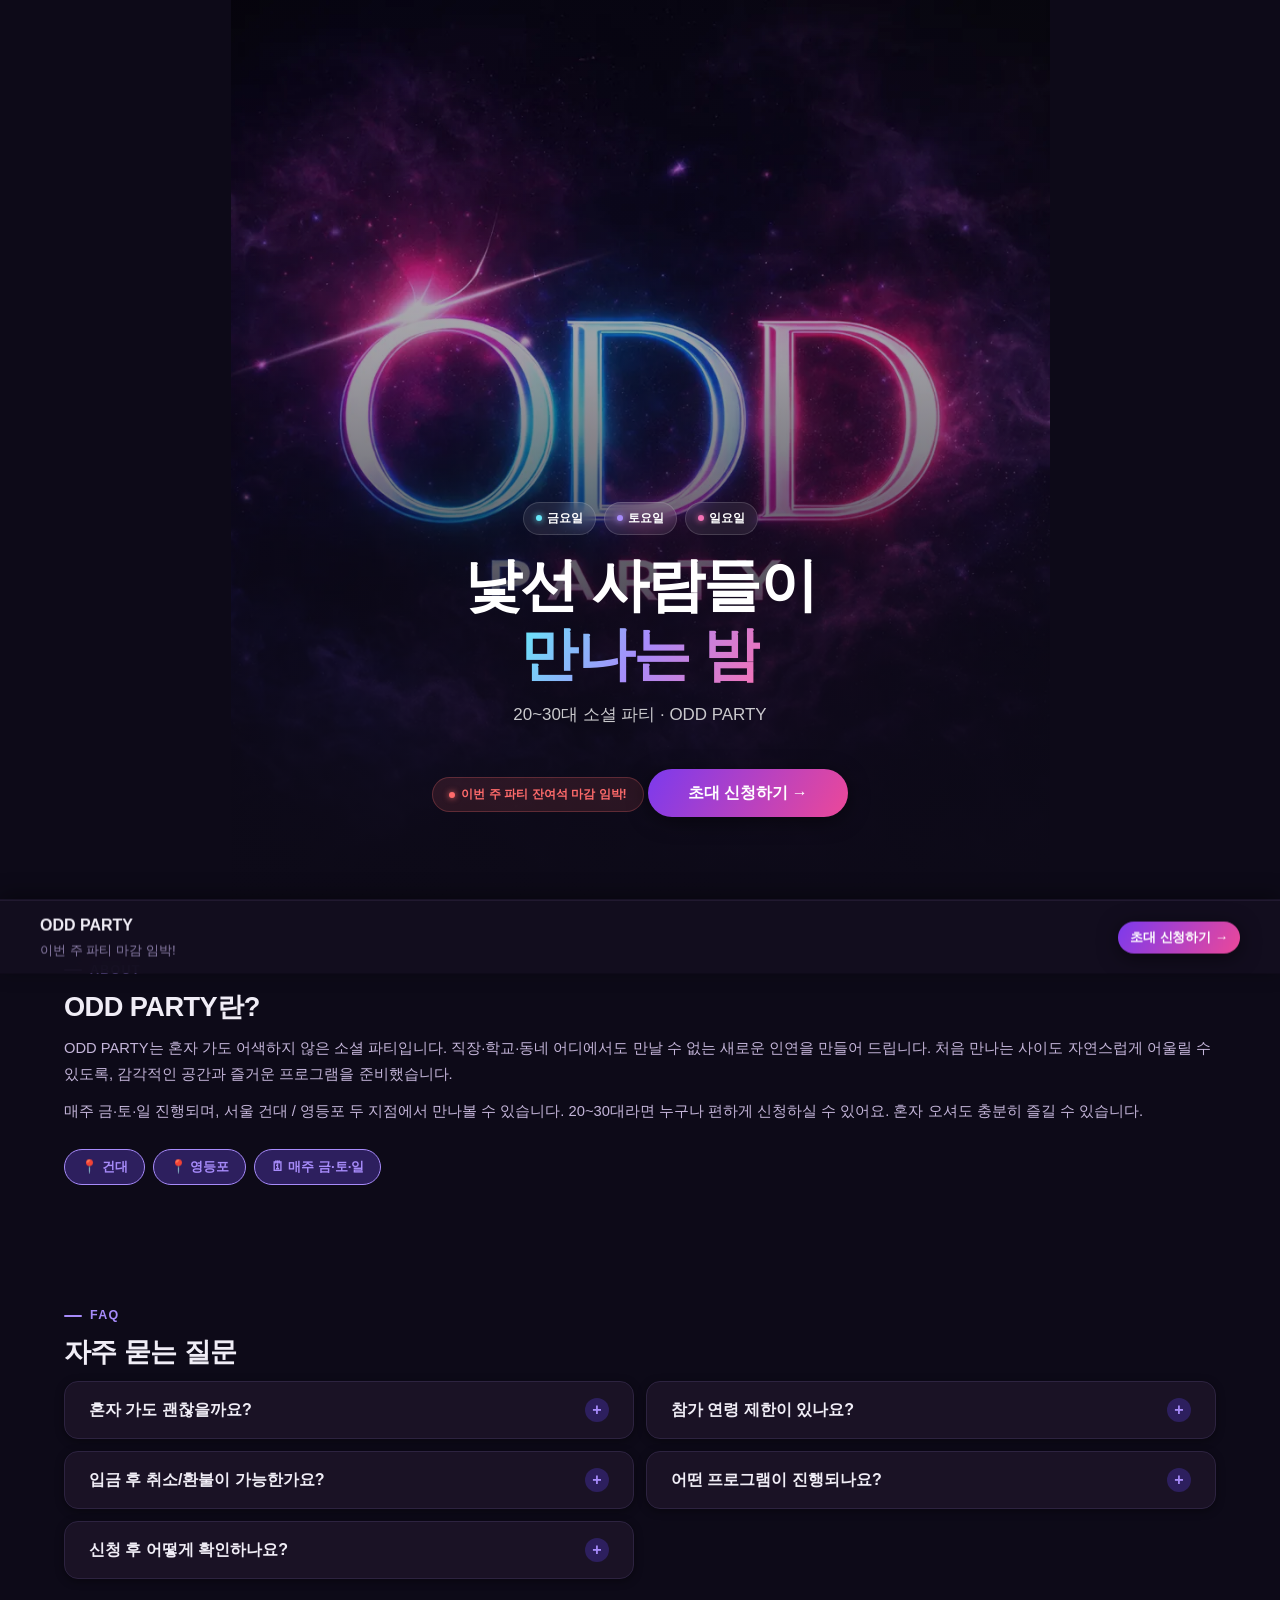
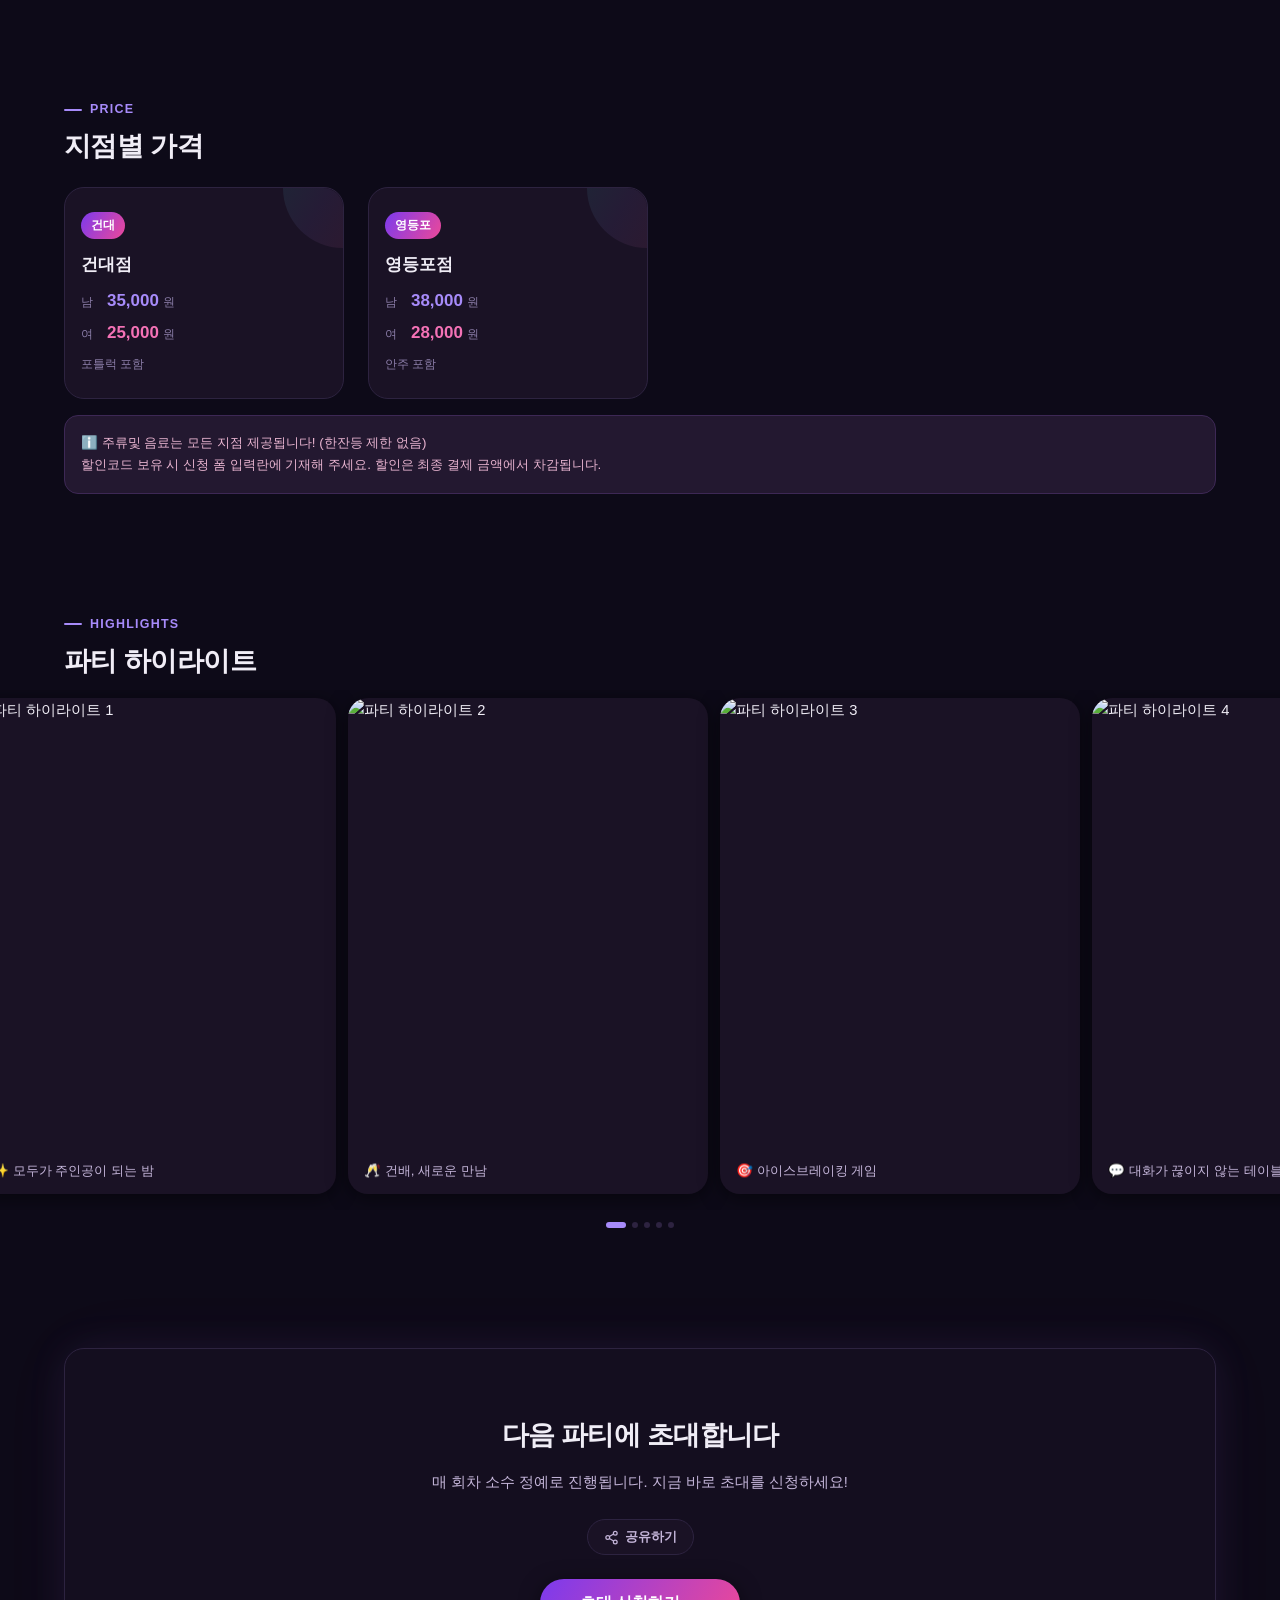
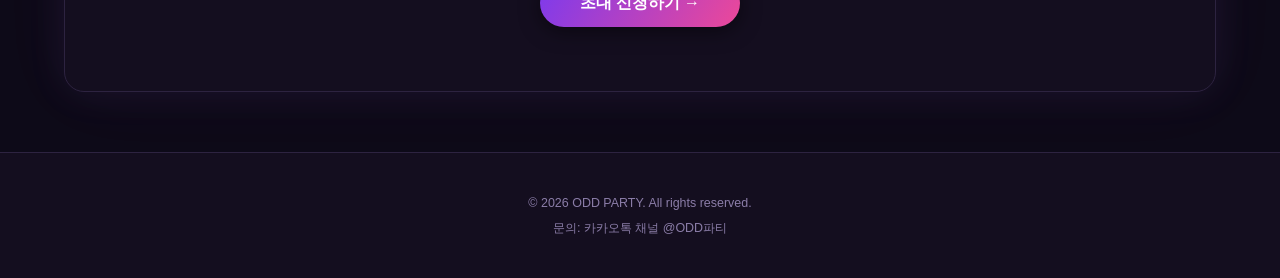
==== index.html @ 52bfea29 "OG 메타태그 절대 URL로 수정하여 링크 미리보기 활성화 - og:image를 절대 URL(oddparty.vercel.app)로 변경 - og:type, og:url, twit" ====
<!DOCTYPE html>
<html lang="ko">
<head>
  <meta charset="UTF-8" />
  <meta name="viewport" content="width=device-width, initial-scale=1.0" />
  <title>ODD PARTY — 낯선 사람들이 만나는 밤</title>
  <meta name="description" content="20-30대 소셜 파티. 편안하고 세련된 만남의 공간." />
  <meta property="og:type" content="website" />
  <meta property="og:url" content="https://oddparty.vercel.app/" />
  <meta property="og:image" content="https://oddparty.vercel.app/assets/images/party-hero.png" />
  <meta property="og:title" content="ODD PARTY — 낯선 사람들이 만나는 밤" />
  <meta property="og:description" content="20-30대 소셜 파티. 편안하고 세련된 만남의 공간." />
  <link rel="icon" type="image/png" href="assets/images/favicon.png" />
  <meta name="theme-color" content="#0d0a18" />
  <meta name="twitter:card" content="summary_large_image" />
  <meta name="twitter:image" content="https://oddparty.vercel.app/assets/images/party-hero.png" />
  <meta name="twitter:title" content="ODD PARTY — 낯선 사람들이 만나는 밤" />
  <meta name="twitter:description" content="20-30대 소셜 파티. 편안하고 세련된 만남의 공간." />
  <link rel="preconnect" href="https://cdn.jsdelivr.net" />
  <link rel="stylesheet" href="https://cdn.jsdelivr.net/gh/orioncactus/pretendard/dist/web/static/pretendard.css" />
  <link rel="stylesheet" href="assets/css/styles.css" />
</head>
<body>

  <!-- =================== HERO =================== -->
  <section class="hero" id="hero" aria-labelledby="hero-title">
    <div class="hero-bg" role="img" aria-label="파티 분위기 배경 이미지"></div>
    <div class="hero-overlay"></div>
    <div class="hero-content">
      <div class="hero-badges">
        <span class="hero-badge"><span class="hero-badge-dot fri"></span>금요일</span>
        <span class="hero-badge"><span class="hero-badge-dot sat"></span>토요일</span>
        <span class="hero-badge"><span class="hero-badge-dot sun"></span>일요일</span>
      </div>
      <h1 class="hero-title" id="hero-title">
        낯선 사람들이<br/>
        <span class="hero-title-accent">만나는 밤</span>
      </h1>
      <p class="hero-sub">20~30대 소셜 파티 · ODD PARTY</p>
      <div class="scarcity-badge" id="scarcity-badge">
        <span class="scarcity-dot"></span>
        <span class="scarcity-text">이번 주 파티 잔여석 마감 임박!</span>
      </div>
      <a href="form.html" class="btn btn-primary" style="min-width:200px;margin-top:var(--sp-lg);">
        초대 신청하기 →
      </a>
    </div>
  </section>

  <!-- =================== 파티 소개 =================== -->
  <section class="section intro-section" id="about" aria-labelledby="intro-title">
    <div class="container">
      <p class="section-label">About</p>
      <h2 class="section-title" id="intro-title">ODD PARTY란?</h2>
      <div class="intro-body section-desc fade-up">
        <p>
          ODD PARTY는 혼자 가도 어색하지 않은 소셜 파티입니다.
          직장·학교·동네 어디에서도 만날 수 없는 새로운 인연을 만들어 드립니다.
          처음 만나는 사이도 자연스럽게 어울릴 수 있도록, 감각적인 공간과 즐거운 프로그램을 준비했습니다.
        </p>
        <p>
          매주 금·토·일 진행되며, 서울 건대 / 영등포 두 지점에서 만나볼 수 있습니다.
          20~30대라면 누구나 편하게 신청하실 수 있어요. 혼자 오셔도 충분히 즐길 수 있습니다.
        </p>
      </div>
      <div class="chip-row fade-up">
        <span class="chip">📍 건대</span>
        <span class="chip">📍 영등포</span>
        <span class="chip">🗓 매주 금·토·일</span>
      </div>
    </div>
  </section>

  <!-- =================== FAQ =================== -->
  <section class="section faq-section" id="faq" aria-labelledby="faq-title">
    <div class="container">
      <p class="section-label">FAQ</p>
      <h2 class="section-title" id="faq-title">자주 묻는 질문</h2>
      <ul class="faq-list" role="list">
        <li class="faq-item">
          <button class="faq-q" aria-expanded="false">
            <span class="faq-q-text">혼자 가도 괜찮을까요?</span>
            <span class="faq-icon" aria-hidden="true">+</span>
          </button>
          <div class="faq-a" role="region">
            <div class="faq-a-inner">
              네, 전혀 문제 없습니다! ODD PARTY는 처음 만나는 분들이 어색함 없이 어울릴 수 있도록 다양한 아이스브레이킹 프로그램을 운영합니다. 혼자 오시는 분들이 오히려 더 다양한 만남을 경험하세요.
            </div>
          </div>
        </li>
        <li class="faq-item">
          <button class="faq-q" aria-expanded="false">
            <span class="faq-q-text">참가 연령 제한이 있나요?</span>
            <span class="faq-icon" aria-hidden="true">+</span>
          </button>
          <div class="faq-a" role="region">
            <div class="faq-a-inner">
              20세 이상 39세 이하 (만 나이 기준)를 대상으로 합니다. 보다 편안한 분위기를 위해 연령대를 적절히 조율하여 운영하고 있습니다.
            </div>
          </div>
        </li>
        <li class="faq-item">
          <button class="faq-q" aria-expanded="false">
            <span class="faq-q-text">입금 후 취소/환불이 가능한가요?</span>
            <span class="faq-icon" aria-hidden="true">+</span>
          </button>
          <div class="faq-a" role="region">
            <div class="faq-a-inner">
              파티 3일 전까지는 전액 환불 가능합니다. 2일 전~당일 취소는 50% 환불, 노쇼의 경우 환불이 어렵습니다. 취소 문의는 카카오톡 채널로 연락해 주세요.
            </div>
          </div>
        </li>
        <li class="faq-item">
          <button class="faq-q" aria-expanded="false">
            <span class="faq-q-text">어떤 프로그램이 진행되나요?</span>
            <span class="faq-icon" aria-hidden="true">+</span>
          </button>
          <div class="faq-a" role="region">
            <div class="faq-a-inner">
              아이스브레이킹 게임, 테이블 토크, 자유 네트워킹 타임 등으로 구성되며, 매회 조금씩 새로운 프로그램이 추가됩니다. 음료와 간단한 스낵도 제공됩니다.
            </div>
          </div>
        </li>
        <li class="faq-item">
          <button class="faq-q" aria-expanded="false">
            <span class="faq-q-text">신청 후 어떻게 확인하나요?</span>
            <span class="faq-icon" aria-hidden="true">+</span>
          </button>
          <div class="faq-a" role="region">
            <div class="faq-a-inner">
              입금 완료 후 24시간 이내 문자 또는 카카오톡으로 확정 안내를 보내드립니다. 입금 계좌는 신청 완료 화면에서 확인하실 수 있습니다.
            </div>
          </div>
        </li>
      </ul>
    </div>
  </section>

  <!-- =================== 가격 =================== -->
  <section class="section price-section" id="price" aria-labelledby="price-title">
    <div class="container">
      <p class="section-label">Price</p>
      <h2 class="section-title" id="price-title">지점별 가격</h2>
      <div class="price-grid fade-up">
        <!-- 건대 -->
        <div class="price-card">
          <div class="price-card-accent" aria-hidden="true"></div>
          <span class="price-card-badge">건대</span>
          <p class="price-card-name">건대점</p>
          <div class="price-row">
            <span class="price-label">남</span>
            <span class="price-val">35,000</span>
            <span style="font-size:var(--fs-xs);color:var(--muted)">원</span>
          </div>
          <div class="price-row">
            <span class="price-label">여</span>
            <span class="price-val price-val-accent">25,000</span>
            <span style="font-size:var(--fs-xs);color:var(--muted)">원</span>
          </div>
          <p class="price-note">포틀럭 포함</p>
        </div>
        <!-- 영등포 -->
        <div class="price-card">
          <div class="price-card-accent" aria-hidden="true"></div>
          <span class="price-card-badge">영등포</span>
          <p class="price-card-name">영등포점</p>
          <div class="price-row">
            <span class="price-label">남</span>
            <span class="price-val">38,000</span>
            <span style="font-size:var(--fs-xs);color:var(--muted)">원</span>
          </div>
          <div class="price-row">
            <span class="price-label">여</span>
            <span class="price-val price-val-accent">28,000</span>
            <span style="font-size:var(--fs-xs);color:var(--muted)">원</span>
          </div>
          <p class="price-note">안주 포함</p>
        </div>
      </div>
      <div class="price-info fade-up">
        주류및 음료는 모든 지점 제공됩니다! (한잔등 제한 없음)<br/>
        할인코드 보유 시 신청 폼 입력란에 기재해 주세요. 할인은 최종 결제 금액에서 차감됩니다.
      </div>
    </div>
  </section>

  <!-- =================== GALLERY =================== -->
  <section class="section gallery-section" id="gallery" aria-labelledby="gallery-title">
    <div class="container">
      <p class="section-label">Highlights</p>
      <h2 class="section-title" id="gallery-title">파티 하이라이트</h2>
    </div>
    <div class="gallery-track-wrap">
      <div class="gallery-track" id="gallery-track" role="list" tabindex="0" aria-label="파티 하이라이트 갤러리">
        <div class="gallery-card" role="listitem">
          <picture>
            <source srcset="assets/images/gallery-1.webp" type="image/webp" />
            <img class="gallery-img" src="assets/images/gallery-1.png" alt="파티 하이라이트 1" loading="lazy" />
          </picture>
          <p class="gallery-caption">✨ 모두가 주인공이 되는 밤</p>
        </div>
        <div class="gallery-card" role="listitem">
          <picture>
            <source srcset="assets/images/gallery-2.webp" type="image/webp" />
            <img class="gallery-img" src="assets/images/gallery-2.png" alt="파티 하이라이트 2" loading="lazy" />
          </picture>
          <p class="gallery-caption">🥂 건배, 새로운 만남</p>
        </div>
        <div class="gallery-card" role="listitem">
          <picture>
            <source srcset="assets/images/gallery-3.webp" type="image/webp" />
            <img class="gallery-img" src="assets/images/gallery-3.png" alt="파티 하이라이트 3" loading="lazy" />
          </picture>
          <p class="gallery-caption">🎯 아이스브레이킹 게임</p>
        </div>
        <div class="gallery-card" role="listitem">
          <picture>
            <source srcset="assets/images/gallery-4.webp" type="image/webp" />
            <img class="gallery-img" src="assets/images/gallery-4.png" alt="파티 하이라이트 4" loading="lazy" />
          </picture>
          <p class="gallery-caption">💬 대화가 끊이지 않는 테이블</p>
        </div>
        <div class="gallery-card" role="listitem">
          <picture>
            <source srcset="assets/images/gallery-5.webp" type="image/webp" />
            <img class="gallery-img" src="assets/images/gallery-5.png" alt="파티 하이라이트 5" loading="lazy" />
          </picture>
          <p class="gallery-caption">🌙 오늘 밤이 특별한 이유</p>
        </div>
      </div>
    </div>
    <div class="container">
      <div class="gallery-dots" id="gallery-dots" role="tablist" aria-label="갤러리 페이지">
        <button class="gallery-dot active" role="tab" aria-selected="true" aria-label="슬라이드 1"></button>
        <button class="gallery-dot" role="tab" aria-selected="false" aria-label="슬라이드 2"></button>
        <button class="gallery-dot" role="tab" aria-selected="false" aria-label="슬라이드 3"></button>
        <button class="gallery-dot" role="tab" aria-selected="false" aria-label="슬라이드 4"></button>
        <button class="gallery-dot" role="tab" aria-selected="false" aria-label="슬라이드 5"></button>
      </div>
    </div>
  </section>

  <!-- =================== 마감 & 공유 =================== -->
  <section class="section cta-section" aria-labelledby="cta-title">
    <div class="container">
      <div class="cta-card fade-up">
        <h2 class="cta-title" id="cta-title">다음 파티에 초대합니다</h2>
        <p class="cta-sub">
          매 회차 소수 정예로 진행됩니다. 지금 바로 초대를 신청하세요!
        </p>
        <div class="share-row">
          <button class="share-btn" onclick="sharePage()" type="button">
            <svg width="15" height="15" viewBox="0 0 24 24" fill="none" stroke="currentColor" stroke-width="2" aria-hidden="true">
              <circle cx="18" cy="5" r="3"/><circle cx="6" cy="12" r="3"/><circle cx="18" cy="19" r="3"/>
              <path d="M8.59 13.51l6.83 3.98M15.41 6.51l-6.82 3.98"/>
            </svg>
            공유하기
          </button>
        </div>
        <a href="form.html" class="btn btn-primary" style="min-width:200px;">
          초대 신청하기 →
        </a>
      </div>
    </div>
  </section>

  <!-- =================== FOOTER =================== -->
  <footer class="site-footer">
    <p>© 2026 ODD PARTY. All rights reserved.</p>
    <p style="margin-top:4px;">문의: 카카오톡 채널 @ODD파티</p>
  </footer>

  <!-- =================== STICKY CTA =================== -->
  <div class="sticky-cta" id="sticky-cta" role="complementary" aria-label="빠른 신청">
    <div class="sticky-cta-inner">
      <div class="sticky-cta-text">
        <strong>ODD PARTY</strong>
        <span id="sticky-cta-text">이번 주 파티 마감 임박!</span>
      </div>
      <a href="form.html" class="btn btn-primary btn-small">초대 신청하기 →</a>
    </div>
  </div>

  <script src="assets/js/main.js"></script>
</body>
</html>
---- assets/css/styles.css ----
/* ============================================================
   DESIGN TOKENS — Figma v1.0
   ============================================================ */
:root {
  /* Colors */
  --primary: #a78bfa;
  --primary-soft: #2d1f5e;
  --accent: #f472b6;
  --cyan: #67e8f9;
  --pink: #f472b6;
  --ink: #f0edf6;
  --ink-sub: #c4b5d9;
  --muted: #8b7da8;
  --card: #1a1225;
  --bg-subtle: #140e1f;
  --border: #2d2340;
  --notice-bg: #231830;
  --notice-border: #3d2855;
  --notice-ink: #e8b4d0;

  /* Gradients */
  --gradient-brand: linear-gradient(120deg, #67e8f9, #a78bfa, #f472b6);
  --gradient-bg: linear-gradient(160deg, #0d0a18, #1a0e24, #0c0d1e);
  --gradient-btn: linear-gradient(120deg, #7c3aed, #ec4899);

  /* Typography */
  --font: "Pretendard", "Apple SD Gothic Neo", -apple-system, sans-serif;
  --fs-xs: 0.78rem;    /* 12.5px */
  --fs-sm: 0.84rem;    /* 13.4px */
  --fs-base: 0.92rem;  /* 14.7px */
  --fs-md: 1rem;       /* 16px */
  --fs-lg: 1.06rem;    /* 17px */
  --fs-xl: 1.35rem;    /* 21.6px */
  --fs-2xl: 1.7rem;    /* 27.2px */
  --fs-3xl: 2.2rem;    /* 35.2px */

  /* Spacing */
  --sp-xs: 5.6px;
  --sp-sm: 8px;
  --sp-md: 12px;
  --sp-lg: 16px;
  --sp-xl: 24px;
  --sp-2xl: 40px;

  /* Radius */
  --r-sm: 10px;
  --r-md: 14px;
  --r-lg: 20px;
  --r-full: 999px;

  /* Shadows */
  --shadow-sm: 0 2px 8px rgba(0, 0, 0, 0.4);
  --shadow-md: 0 4px 20px rgba(0, 0, 0, 0.5);
  --shadow-lg: 0 8px 36px rgba(0, 0, 0, 0.6);

  /* Layout */
  --max-w: 1200px;
  --header-h: 56px;
}


/* ============================================================
   RESET & BASE
   ============================================================ */
*, *::before, *::after {
  box-sizing: border-box;
  margin: 0;
  padding: 0;
  -webkit-tap-highlight-color: transparent;
}
html {
  scroll-behavior: smooth;
  -webkit-text-size-adjust: 100%;
}
body {
  font-family: var(--font);
  font-size: var(--fs-base);
  color: var(--ink);
  background: #0d0a18 url('../images/party-hero.webp') center top / 100% auto repeat-y;
  min-height: 100dvh;
  line-height: 1.65;
  -webkit-font-smoothing: antialiased;
}
img {
  max-width: 100%;
  height: auto;
  display: block;
}
a {
  color: inherit;
  text-decoration: none;
}
button {
  font-family: var(--font);
  cursor: pointer;
  border: none;
  background: none;
}
input {
  font-family: var(--font);
}

/* ============================================================
   UTILITY
   ============================================================ */
.container {
  width: 100%;
  max-width: var(--max-w);
  margin: 0 auto;
  padding: 0 var(--sp-xl);
}
.sr-only {
  position: absolute;
  width: 1px;
  height: 1px;
  overflow: hidden;
  clip: rect(0, 0, 0, 0);
  white-space: nowrap;
}

/* ============================================================
   BUTTONS
   ============================================================ */
.btn {
  display: inline-flex;
  align-items: center;
  justify-content: center;
  gap: var(--sp-sm);
  font-family: var(--font);
  font-weight: 600;
  font-size: var(--fs-md);
  border-radius: var(--r-full);
  transition: filter 0.18s, transform 0.14s, box-shadow 0.18s;
  white-space: nowrap;
  letter-spacing: -0.01em;
  padding: 0 var(--sp-xl);
  cursor: pointer;
  border: none;
}
.btn:hover { filter: brightness(1.1); }
.btn:active { transform: scale(0.97); }
.btn:focus-visible { outline: 3px solid var(--primary); outline-offset: 3px; }

.btn-primary {
  height: 48px;
  background: var(--gradient-btn);
  color: #fff;
  box-shadow: var(--shadow-md);
}
.btn-primary:hover { box-shadow: var(--shadow-lg); }

.btn-secondary {
  height: 48px;
  background: var(--card);
  color: var(--primary);
  border: 1.5px solid var(--primary);
}

.btn-ghost {
  background: none;
  color: var(--primary);
  font-size: var(--fs-sm);
  font-weight: 600;
  padding: var(--sp-xs) var(--sp-sm);
}

.btn-small {
  height: 32px;
  font-size: var(--fs-sm);
  padding: 0 var(--sp-md);
  border-radius: var(--r-full);
}

.btn-full { width: 100%; }

/* ============================================================
   BADGES & CHIPS
   ============================================================ */
.badge {
  display: inline-flex;
  align-items: center;
  gap: 4px;
  padding: 4px var(--sp-md);
  border-radius: var(--r-full);
  font-size: var(--fs-xs);
  font-weight: 700;
  letter-spacing: 0.02em;
  text-transform: uppercase;
}
.badge-brand {
  background: rgba(124, 91, 245, 0.15);
  color: var(--primary);
  border: 1px solid rgba(124, 91, 245, 0.25);
}
.badge-accent {
  background: rgba(232, 67, 147, 0.13);
  color: var(--accent);
  border: 1px solid rgba(232, 67, 147, 0.25);
}
.badge-cyan {
  background: rgba(77, 217, 245, 0.13);
  color: #189bb5;
  border: 1px solid rgba(77, 217, 245, 0.3);
}
.badge-cyan { color: var(--cyan); }

.chip {
  display: inline-flex;
  align-items: center;
  padding: 6px var(--sp-lg);
  border-radius: var(--r-full);
  font-size: var(--fs-sm);
  font-weight: 600;
  background: var(--primary-soft);
  color: var(--primary);
  border: 1.5px solid var(--primary);
}

/* ============================================================
   HEADER — sticky, blur(18px), 56px height
   ============================================================ */
.site-header {
  position: sticky;
  top: 0;
  z-index: 100;
  height: var(--header-h);
  background: transparent;
  border-bottom: 1px solid transparent;
  transition: background 0.3s, border-color 0.3s, box-shadow 0.2s, backdrop-filter 0.3s;
}
.site-header.scrolled,
.site-header.header-solid {
  background: rgba(20, 14, 31, 0.88);
  backdrop-filter: blur(18px) saturate(1.6);
  -webkit-backdrop-filter: blur(18px) saturate(1.6);
  border-bottom-color: var(--border);
  box-shadow: var(--shadow-md);
}
.site-header .container {
  height: 100%;
  display: flex;
  align-items: center;
  justify-content: space-between;
}

/* Logo light/dark swap */
.logo { height: 40px; width: auto; }
.logo-light { display: none; }
.logo-dark { display: block; }
.footer-logo.logo-light { display: none; }
.footer-logo.logo-dark { display: block; }

/* Back / home nav links */
.back-btn,
.home-btn {
  display: flex;
  align-items: center;
  gap: 5px;
  color: var(--primary);
  font-size: var(--fs-sm);
  font-weight: 600;
  padding: var(--sp-sm) 0;
  min-height: 44px;
  transition: opacity 0.15s;
}
.back-btn:hover,
.home-btn:hover { opacity: 0.7; }

/* ============================================================
   HERO — 90vh
   ============================================================ */
.hero {
  position: relative;
  height: 100svh;
  min-height: 520px;
  max-height: 100svh;
  display: flex;
  align-items: flex-end;
  justify-content: center;
  overflow: hidden;
}
.hero-bg {
  position: absolute;
  inset: 0;
  background: url('../images/logo-dark.webp') 50% -20% / contain no-repeat;
  background: image-set(
    url('../images/logo-dark.webp') type('image/webp'),
    url('../images/logo-dark.png') type('image/png')
  ) 50% -20% / contain no-repeat;
}
.hero-overlay {
  position: absolute;
  inset: 0;
  background: linear-gradient(
    to bottom,
    rgba(13, 10, 24, 0.1) 0%,
    rgba(13, 10, 24, 0.4) 40%,
    rgba(13, 10, 24, 0.75) 70%,
    rgba(13, 10, 24, 1) 100%
  );
}
.hero-content {
  position: relative;
  z-index: 2;
  width: 100%;
  padding: 0 var(--sp-xl) 64px;
  text-align: center;
}
.hero-logo {
  width: 160px;
  height: auto;
  margin-bottom: var(--sp-lg);
  filter: drop-shadow(0 0 24px rgba(167, 139, 250, 0.4));
}
.hero-badges {
  display: flex;
  flex-wrap: wrap;
  gap: var(--sp-sm);
  margin-bottom: var(--sp-lg);
  justify-content: center;
}
.hero-badge {
  display: inline-flex;
  align-items: center;
  gap: 5px;
  padding: 5px 12px;
  border-radius: var(--r-full);
  font-size: var(--fs-xs);
  font-weight: 700;
  background: rgba(255, 255, 255, 0.08);
  border: 1px solid rgba(255, 255, 255, 0.15);
  color: #fff;
  backdrop-filter: blur(8px);
}
.hero-badge-dot {
  width: 6px;
  height: 6px;
  border-radius: 50%;
  background: var(--cyan);
  flex-shrink: 0;
  box-shadow: 0 0 6px var(--cyan);
}
.hero-badge-dot.fri { background: var(--cyan); box-shadow: 0 0 6px var(--cyan); }
.hero-badge-dot.sat { background: var(--primary); box-shadow: 0 0 6px var(--primary); }
.hero-badge-dot.sun { background: var(--accent); box-shadow: 0 0 6px var(--accent); }

.hero-title {
  font-size: clamp(2rem, 7vw, 3.4rem);
  font-weight: 800;
  color: #fff;
  line-height: 1.2;
  letter-spacing: -0.03em;
  margin-bottom: var(--sp-md);
}
.hero-title-accent {
  background: var(--gradient-brand);
  -webkit-background-clip: text;
  -webkit-text-fill-color: transparent;
  background-clip: text;
}
.hero-sub {
  font-size: var(--fs-lg);
  color: rgba(255, 255, 255, 0.78);
  margin-bottom: var(--sp-xl);
  font-weight: 400;
}

/* Scarcity badge */
.scarcity-badge {
  display: inline-flex;
  align-items: center;
  gap: 6px;
  padding: 6px 16px;
  border-radius: var(--r-full);
  font-size: var(--fs-xs);
  font-weight: 700;
  color: #ff6b6b;
  background: rgba(255, 107, 107, 0.12);
  border: 1px solid rgba(255, 107, 107, 0.25);
  margin-bottom: var(--sp-xl);
  animation: scarcity-pulse 2s ease-in-out infinite;
}
.scarcity-dot {
  width: 6px;
  height: 6px;
  border-radius: 50%;
  background: #ff6b6b;
  box-shadow: 0 0 6px #ff6b6b;
  animation: scarcity-blink 1.5s ease-in-out infinite;
}
@keyframes scarcity-pulse {
  0%, 100% { opacity: 1; }
  50% { opacity: 0.8; }
}
@keyframes scarcity-blink {
  0%, 100% { opacity: 1; }
  50% { opacity: 0.3; }
}

/* Hero ticket cards */
.hero-tickets {
  display: grid;
  grid-template-columns: 1fr 1fr;
  gap: var(--sp-md);
  max-width: 340px;
  margin: 0 auto;
}
.ticket-card {
  display: flex;
  flex-direction: column;
  align-items: center;
  gap: 4px;
  padding: 16px 12px;
  border-radius: var(--r-md);
  border: 1.5px solid rgba(255, 255, 255, 0.15);
  background: rgba(255, 255, 255, 0.06);
  backdrop-filter: blur(12px);
  text-decoration: none;
  color: #fff;
  transition: transform 0.2s, border-color 0.2s, background 0.2s;
}
.ticket-card:hover {
  transform: translateY(-2px);
  border-color: var(--primary);
  background: rgba(167, 139, 250, 0.1);
}
.ticket-label {
  font-size: var(--fs-xs);
  font-weight: 700;
  text-transform: uppercase;
  letter-spacing: 0.06em;
  color: rgba(255, 255, 255, 0.65);
}
.ticket-price {
  font-size: var(--fs-xl);
  font-weight: 800;
  letter-spacing: -0.02em;
}
.ticket-male .ticket-price { color: var(--cyan); }
.ticket-female .ticket-price { color: var(--accent); }
.ticket-cta {
  font-size: var(--fs-xs);
  font-weight: 600;
  color: var(--primary);
  margin-top: 2px;
}

/* ============================================================
   SECTION BASE
   ============================================================ */
.section { padding: var(--sp-2xl) 0; }

.section-label {
  font-size: var(--fs-xs);
  font-weight: 800;
  letter-spacing: 0.1em;
  text-transform: uppercase;
  color: var(--primary);
  margin-bottom: var(--sp-sm);
  display: flex;
  align-items: center;
  gap: var(--sp-sm);
}
.section-label::before {
  content: '';
  display: block;
  width: 18px;
  height: 2px;
  background: var(--primary);
  border-radius: 2px;
}
.section-title {
  font-size: var(--fs-xl);
  font-weight: 800;
  color: var(--ink);
  letter-spacing: -0.02em;
  margin-bottom: var(--sp-md);
  line-height: 1.3;
}
.section-desc {
  color: var(--ink-sub);
  line-height: 1.75;
}

/* ============================================================
   INTRO SECTION
   ============================================================ */
.intro-section { background: transparent; }
.intro-body { margin-bottom: var(--sp-xl); }
.intro-body p + p { margin-top: var(--sp-md); }
.chip-row {
  display: flex;
  flex-wrap: wrap;
  gap: var(--sp-sm);
}

/* ============================================================
   FAQ ACCORDION
   ============================================================ */
.faq-section { background: transparent; }
.faq-list {
  display: flex;
  flex-direction: column;
  gap: var(--sp-md);
}
.faq-item {
  background: var(--card);
  border-radius: var(--r-md);
  border: 1px solid var(--border);
  overflow: hidden;
  box-shadow: var(--shadow-sm);
  transition: box-shadow 0.2s;
}
.faq-item:hover { box-shadow: var(--shadow-md); }
.faq-q {
  width: 100%;
  display: flex;
  align-items: center;
  justify-content: space-between;
  padding: var(--sp-lg) var(--sp-xl);
  font-size: var(--fs-md);
  font-weight: 700;
  color: var(--ink);
  text-align: left;
  gap: var(--sp-md);
  cursor: pointer;
  background: none;
  border: none;
  font-family: var(--font);
}
.faq-q-text { flex: 1; }
.faq-icon {
  flex-shrink: 0;
  width: 24px;
  height: 24px;
  border-radius: 50%;
  background: var(--primary-soft);
  display: flex;
  align-items: center;
  justify-content: center;
  color: var(--primary);
  font-size: 16px;
  font-weight: 700;
  transition: transform 0.22s, background 0.18s;
  line-height: 1;
}
.faq-item.open .faq-icon {
  transform: rotate(45deg);
  background: var(--primary);
  color: #fff;
}
.faq-a {
  max-height: 0;
  overflow: hidden;
  transition: max-height 0.3s ease, padding 0.3s;
}
.faq-item.open .faq-a { max-height: 500px; }
.faq-a-inner {
  padding: var(--sp-md) var(--sp-xl) var(--sp-lg);
  border-top: 1px solid var(--border);
  color: var(--ink-sub);
  font-size: var(--fs-base);
  line-height: 1.75;
  padding-top: var(--sp-md);
}

/* ============================================================
   PRICE CARDS
   ============================================================ */
.price-section { background: transparent; }
.price-grid {
  display: grid;
  grid-template-columns: 1fr 1fr;
  gap: var(--sp-lg);
  margin-top: var(--sp-xl);
}
.price-card {
  border-radius: var(--r-lg);
  border: 1.5px solid var(--border);
  background: var(--card);
  padding: var(--sp-xl) var(--sp-lg);
  position: relative;
  overflow: hidden;
  transition: transform 0.2s, box-shadow 0.2s;
}
.price-card:hover {
  transform: translateY(-3px);
  box-shadow: var(--shadow-md);
}
.price-card-badge {
  display: inline-block;
  padding: 3px 10px;
  background: var(--gradient-btn);
  color: #fff;
  border-radius: var(--r-full);
  font-size: var(--fs-xs);
  font-weight: 700;
  margin-bottom: var(--sp-md);
}
.price-card-name {
  font-size: var(--fs-lg);
  font-weight: 800;
  color: var(--ink);
  margin-bottom: var(--sp-sm);
}
.price-row {
  display: flex;
  align-items: baseline;
  gap: 4px;
  margin-bottom: 4px;
}
.price-label {
  font-size: var(--fs-xs);
  color: var(--muted);
  min-width: 22px;
}
.price-val {
  font-size: var(--fs-lg);
  font-weight: 800;
  color: var(--primary);
}
.price-val-accent { color: var(--accent); }
.price-note {
  font-size: var(--fs-xs);
  color: var(--muted);
  margin-top: var(--sp-sm);
  line-height: 1.5;
}
.price-card-accent {
  position: absolute;
  top: 0;
  right: 0;
  width: 60px;
  height: 60px;
  background: var(--gradient-brand);
  opacity: 0.08;
  border-radius: 0 var(--r-lg) 0 100%;
}
.price-info {
  margin-top: var(--sp-lg);
  padding: var(--sp-lg);
  background: var(--notice-bg);
  border: 1px solid var(--notice-border);
  border-radius: var(--r-md);
  color: var(--notice-ink);
  font-size: var(--fs-sm);
  line-height: 1.7;
}
.price-info::before {
  content: 'ℹ️ ';
  font-size: 1em;
}

/* ============================================================
   GALLERY CAROUSEL
   ============================================================ */
.gallery-section { background: transparent; overflow: hidden; }
.gallery-track-wrap {
  overflow: hidden;
  margin: 0 calc(-1 * var(--sp-xl));
}
.gallery-track {
  display: flex;
  gap: var(--sp-md);
  overflow-x: auto;
  scroll-snap-type: x mandatory;
  -webkit-overflow-scrolling: touch;
  scrollbar-width: none;
  padding: var(--sp-sm) var(--sp-xl) var(--sp-lg);
  cursor: grab;
}
.gallery-track::-webkit-scrollbar { display: none; }
.gallery-track:active { cursor: grabbing; }
.gallery-card {
  flex: 0 0 calc(85vw);
  max-width: 340px;
  border-radius: var(--r-lg);
  overflow: hidden;
  scroll-snap-align: start;
  box-shadow: var(--shadow-md);
  background: var(--card);
  transition: transform 0.2s;
  position: relative;
}
.gallery-card:hover { transform: scale(1.02); }
.gallery-img {
  width: 100%;
  aspect-ratio: 4/5;
  object-fit: cover;
  display: block;
}
.gallery-caption {
  padding: var(--sp-md) var(--sp-lg);
  font-size: var(--fs-sm);
  color: var(--ink-sub);
  font-weight: 500;
}
.gallery-dots {
  display: flex;
  justify-content: center;
  gap: 6px;
  margin-top: var(--sp-md);
}
.gallery-dot {
  width: 6px;
  height: 6px;
  border-radius: 50%;
  background: var(--border);
  transition: all 0.2s;
  cursor: pointer;
  border: none;
  padding: 0;
}
.gallery-dot.active {
  width: 20px;
  background: var(--primary);
  border-radius: 3px;
}

/* ============================================================
   CTA SECTION
   ============================================================ */
.cta-section { background: transparent; }
.cta-card {
  background: var(--bg-subtle);
  border: 1px solid var(--border);
  border-radius: var(--r-lg);
  padding: var(--sp-2xl) var(--sp-xl);
  text-align: center;
  box-shadow: 0 0 40px rgba(167, 139, 250, 0.08), 0 0 80px rgba(244, 114, 182, 0.04);
}
.cta-title {
  font-size: var(--fs-2xl);
  font-weight: 800;
  color: var(--ink);
  letter-spacing: -0.025em;
  margin-bottom: var(--sp-md);
}
.cta-sub {
  color: var(--ink-sub);
  margin-bottom: var(--sp-xl);
  line-height: 1.7;
}
.share-row {
  display: flex;
  justify-content: center;
  gap: var(--sp-md);
  margin-bottom: var(--sp-xl);
}
.share-btn {
  display: flex;
  align-items: center;
  gap: 6px;
  padding: 8px 16px;
  border-radius: var(--r-full);
  font-size: var(--fs-sm);
  font-weight: 600;
  border: 1.5px solid var(--border);
  background: var(--card);
  color: var(--ink-sub);
  transition: all 0.18s;
  cursor: pointer;
  font-family: var(--font);
}
.share-btn:hover {
  border-color: var(--primary);
  color: var(--primary);
  transform: translateY(-1px);
  box-shadow: var(--shadow-sm);
}

/* ============================================================
   STICKY CTA — fixed bottom, translateY(100%) → .visible
   ============================================================ */
.sticky-cta {
  position: fixed;
  bottom: 0;
  left: 0;
  right: 0;
  z-index: 90;
  padding: var(--sp-md) var(--sp-xl);
  background: rgba(20, 14, 31, 0.95);
  backdrop-filter: blur(16px);
  -webkit-backdrop-filter: blur(16px);
  border-top: 1px solid var(--border);
  box-shadow: 0 -4px 20px rgba(0, 0, 0, 0.4);
  transform: translateY(100%);
  transition: transform 0.3s cubic-bezier(0.22, 1, 0.36, 1);
}
.sticky-cta.visible { transform: translateY(0); }
.sticky-cta-inner {
  display: flex;
  align-items: center;
  justify-content: space-between;
  gap: var(--sp-md);
  max-width: var(--max-w);
  margin: 0 auto;
}
.sticky-cta-text {
  font-size: var(--fs-sm);
  color: var(--muted);
}
.sticky-cta-text strong {
  display: block;
  color: var(--ink);
  font-size: var(--fs-md);
  font-weight: 700;
}

/* ============================================================
   FOOTER
   ============================================================ */
.site-footer {
  padding: var(--sp-2xl) var(--sp-xl);
  background: var(--bg-subtle);
  border-top: 1px solid var(--border);
  text-align: center;
  color: var(--muted);
  font-size: var(--fs-xs);
}
.footer-logo {
  margin: 0 auto var(--sp-md);
  opacity: 0.5;
  height: 22px;
}

/* ============================================================
   SCROLL ANIMATION — fade-up
   ============================================================ */
.fade-up {
  opacity: 0;
  transform: translateY(20px);
  transition: opacity 0.5s, transform 0.5s;
}
.fade-up.visible {
  opacity: 1;
  transform: translateY(0);
}

/* ============================================================
   FORM PAGE — page-wrap, header, payment card compact
   ============================================================ */
.form-logo-wrap {
  text-align: center;
  padding: var(--sp-xl) 0 var(--sp-sm);
}
.form-page-logo {
  width: 120px;
  height: auto;
  margin: 0 auto;
  filter: drop-shadow(0 0 16px rgba(167, 139, 250, 0.35));
}
.page-wrap {
  max-width: 600px;
  margin: 0 auto;
  padding: var(--sp-xl) var(--sp-xl) 0;
}

/* Form header */
.form-header {
  margin-bottom: var(--sp-xl);
  padding-top: var(--sp-sm);
}
.form-title {
  font-size: var(--fs-2xl);
  font-weight: 800;
  letter-spacing: -0.03em;
  color: var(--ink);
  margin-bottom: var(--sp-sm);
}
.form-title span {
  background: var(--gradient-brand);
  -webkit-background-clip: text;
  -webkit-text-fill-color: transparent;
  background-clip: text;
}
.form-subtitle {
  color: var(--ink-sub);
  font-size: var(--fs-sm);
  line-height: 1.7;
}

/* Payment card compact (form page) */
.payment-card {
  background: var(--notice-bg);
  border: 1.5px solid var(--notice-border);
  border-radius: var(--r-md);
  padding: var(--sp-lg) var(--sp-xl);
  margin-bottom: var(--sp-xl);
  display: flex;
  align-items: center;
  justify-content: space-between;
  gap: var(--sp-md);
}
.payment-left {
  flex: 1;
  min-width: 0;
}
.payment-label {
  font-size: var(--fs-xs);
  font-weight: 700;
  color: var(--notice-ink);
  letter-spacing: 0.06em;
  text-transform: uppercase;
  margin-bottom: 4px;
}
.payment-bank {
  font-size: var(--fs-lg);
  font-weight: 800;
  color: var(--ink);
  letter-spacing: -0.01em;
}
.payment-account {
  font-size: var(--fs-base);
  color: var(--muted);
  margin-top: 2px;
}
.payment-holder {
  font-size: var(--fs-xs);
  color: var(--notice-ink);
  margin-top: 2px;
  font-weight: 600;
}
.copy-btn {
  flex-shrink: 0;
  height: 36px;
  padding: 0 var(--sp-md);
  border-radius: var(--r-full);
  border: 1.5px solid var(--notice-border);
  background: var(--card);
  color: var(--notice-ink);
  font-size: var(--fs-xs);
  font-weight: 700;
  display: flex;
  align-items: center;
  gap: 4px;
  transition: all 0.18s;
  font-family: var(--font);
  cursor: pointer;
}
.copy-btn:hover { background: var(--notice-border); transform: scale(1.03); }
.copy-btn:active { transform: scale(0.97); }

/* ============================================================
   FORM BODY
   ============================================================ */
.form-body {
  display: flex;
  flex-direction: column;
  gap: var(--sp-xl);
}

.field-group {
  display: flex;
  flex-direction: column;
  gap: var(--sp-sm);
}
.field-label {
  font-size: var(--fs-sm);
  font-weight: 700;
  color: var(--ink);
  display: flex;
  align-items: center;
  gap: 4px;
}
.field-required {
  color: var(--accent);
  font-size: var(--fs-sm);
}
.field-optional {
  font-size: var(--fs-xs);
  color: var(--muted);
  font-weight: 400;
}
.field-help {
  font-size: var(--fs-xs);
  color: var(--muted);
  line-height: 1.5;
}

/* Text inputs — h:48px */
.text-input {
  width: 100%;
  height: 48px;
  border: 1.5px solid var(--border);
  border-radius: var(--r-md);
  padding: 0 var(--sp-lg);
  font-family: var(--font);
  font-size: var(--fs-md);
  color: var(--ink);
  background: var(--bg-subtle);
  transition: border-color 0.18s, box-shadow 0.18s;
  outline: none;
  appearance: none;
  -webkit-appearance: none;
}
.text-input::placeholder { color: var(--muted); }
.text-input:focus {
  border-color: var(--primary);
  box-shadow: 0 0 0 3px rgba(124, 91, 245, 0.12);
}
.text-input:invalid:not(:placeholder-shown) {
  border-color: var(--accent);
  box-shadow: 0 0 0 3px rgba(232, 67, 147, 0.1);
}
.text-input-row {
  display: flex;
  gap: var(--sp-md);
}
.text-input-row .text-input { flex: 1; min-height: 48px; }
.text-input-row .field-group { min-width: 0; }

/* ============================================================
   RADIO CARDS
   ============================================================ */
.radio-grid {
  display: grid;
  gap: var(--sp-sm);
}
.radio-grid-2 { grid-template-columns: 1fr 1fr; }
.radio-grid-3 { grid-template-columns: repeat(3, 1fr); }
.radio-grid-4 { grid-template-columns: repeat(2, 1fr); }

.radio-card-label {
  position: relative;
  display: flex;
  flex-direction: column;
  align-items: center;
  justify-content: center;
  min-height: 56px;
  padding: var(--sp-md) var(--sp-sm);
  border-radius: var(--r-md);
  border: 1.5px solid var(--border);
  background: var(--card);
  cursor: pointer;
  transition: all 0.18s;
  text-align: center;
  user-select: none;
  -webkit-user-select: none;
  gap: 4px;
}
.radio-card-label:hover:not(.disabled) {
  border-color: var(--primary);
  box-shadow: 0 0 12px rgba(167, 139, 250, 0.2);
}
.radio-card-label.selected {
  border-color: var(--primary);
  background: var(--primary-soft);
  box-shadow: 0 0 0 1px var(--primary), 0 0 16px rgba(167, 139, 250, 0.25);
}
.radio-card-label.disabled {
  opacity: 0.38;
  cursor: not-allowed;
  background: var(--bg-subtle);
}
.radio-card-input {
  position: absolute;
  opacity: 0;
  width: 0;
  height: 0;
}
.radio-card-label:has(.radio-card-input:focus-visible) {
  outline: 3px solid var(--primary);
  outline-offset: 2px;
}
.radio-card-name {
  font-size: var(--fs-sm);
  font-weight: 700;
  color: var(--ink);
  line-height: 1.2;
}
.radio-card-sub {
  font-size: var(--fs-xs);
  color: var(--muted);
  line-height: 1.3;
}
.radio-card-price {
  font-size: var(--fs-sm);
  font-weight: 800;
  color: var(--primary);
  margin-top: 2px;
}
.radio-card-label.selected .radio-card-price { color: var(--primary); }
.radio-card-badge-sold {
  display: inline-block;
  padding: 1px 7px;
  background: var(--muted);
  color: #fff;
  border-radius: var(--r-full);
  font-size: 10px;
  font-weight: 700;
  margin-top: 2px;
}

/* ============================================================
   GENDER PRICE BOX
   ============================================================ */
.gender-price-box {
  padding: var(--sp-md) var(--sp-lg);
  background: var(--bg-subtle);
  border-radius: var(--r-md);
  border: 1px solid var(--border);
  margin-top: var(--sp-sm);
  font-size: var(--fs-sm);
  color: var(--ink-sub);
}
.gender-price-box .dynamic-price {
  font-size: var(--fs-lg);
  font-weight: 800;
  color: var(--primary);
}

/* ============================================================
   DISCOUNT
   ============================================================ */
.discount-wrap { position: relative; }
.discount-icon {
  position: absolute;
  right: var(--sp-lg);
  top: 50%;
  transform: translateY(-50%);
  font-size: 18px;
  pointer-events: none;
}

/* ============================================================
   SUBMIT
   ============================================================ */
.submit-section { margin-top: var(--sp-sm); }
.submit-btn {
  width: 100%;
  height: 52px;
  background: var(--gradient-btn);
  color: #fff;
  border-radius: var(--r-full);
  font-family: var(--font);
  font-size: var(--fs-lg);
  font-weight: 800;
  letter-spacing: -0.01em;
  border: none;
  cursor: pointer;
  box-shadow: var(--shadow-md);
  transition: filter 0.18s, transform 0.14s, box-shadow 0.18s;
  display: flex;
  align-items: center;
  justify-content: center;
  gap: 8px;
}
.submit-btn:hover {
  filter: brightness(1.1);
  box-shadow: 0 6px 28px rgba(124, 91, 245, 0.3);
}
.submit-btn:active { transform: scale(0.97); }
.submit-btn:focus-visible { outline: 3px solid var(--primary); outline-offset: 3px; }
.submit-btn:disabled { opacity: 0.5; cursor: not-allowed; }

.submit-note {
  text-align: center;
  font-size: var(--fs-xs);
  color: var(--muted);
  margin-top: var(--sp-md);
  line-height: 1.6;
}

/* Refund policy */
.refund-policy {
  margin-top: var(--sp-2xl);
  padding: var(--sp-xl);
  background: var(--bg-subtle);
  border-radius: var(--r-md);
  border: 1px solid var(--border);
}
.refund-title {
  font-size: var(--fs-sm);
  font-weight: 700;
  color: var(--ink-sub);
  margin-bottom: var(--sp-md);
}
.refund-list {
  list-style: none;
  padding: 0;
  margin: 0 0 var(--sp-md) 0;
}
.refund-list li {
  font-size: var(--fs-xs);
  color: var(--muted);
  line-height: 1.8;
  padding-left: 1em;
  text-indent: -1em;
}
.refund-list li::before {
  content: "\2022\00a0";
}
.refund-notice {
  font-size: var(--fs-xs);
  color: var(--muted);
  line-height: 1.6;
}

/* Party rules */
.party-rules {
  margin-top: var(--sp-xl);
  padding: var(--sp-xl);
  background: var(--bg-subtle);
  border-radius: var(--r-md);
  border: 1px solid var(--border);
}
.party-rules-title {
  font-size: var(--fs-sm);
  font-weight: 700;
  color: var(--primary);
  margin-bottom: var(--sp-md);
}
.party-rules-list {
  padding-left: 1.4em;
  margin: 0;
}
.party-rules-list li {
  font-size: var(--fs-xs);
  color: var(--muted);
  line-height: 1.9;
}

/* Photo upload */
.field-hint {
  font-size: var(--fs-xs);
  color: var(--muted);
  margin-bottom: var(--sp-sm);
}
.photo-upload {
  display: block;
  cursor: pointer;
}
.photo-upload-inner {
  display: flex;
  flex-direction: column;
  align-items: center;
  justify-content: center;
  gap: var(--sp-sm);
  min-height: 120px;
  border: 2px dashed var(--border);
  border-radius: var(--r-md);
  background: var(--bg-subtle);
  color: var(--muted);
  transition: border-color 0.2s, background 0.2s;
  padding: var(--sp-lg);
  overflow: hidden;
}
.photo-upload-inner:hover {
  border-color: var(--primary);
  background: var(--primary-soft);
}
.photo-upload-inner img {
  max-height: 160px;
  border-radius: var(--r-sm);
  object-fit: cover;
}
.photo-upload-text {
  font-size: var(--fs-sm);
  font-weight: 600;
}

/* Radio card scarcity badge */
.radio-card-badge.scarcity {
  font-size: 0.65rem;
  font-weight: 700;
  color: #fbbf24;
  background: rgba(251, 191, 36, 0.12);
  padding: 2px 8px;
  border-radius: var(--r-full);
  margin-top: 4px;
}
.radio-card-badge.scarcity.urgent {
  color: #ff6b6b;
  background: rgba(255, 107, 107, 0.15);
  animation: pulse-badge 1.5s infinite;
}
.radio-card-badge.closed {
  font-size: 0.65rem;
  font-weight: 700;
  color: var(--muted);
  background: rgba(139, 125, 168, 0.15);
  padding: 2px 8px;
  border-radius: var(--r-full);
  margin-top: 4px;
  text-decoration: line-through;
}
.radio-card-badge.available {
  font-size: 0.65rem;
  font-weight: 700;
  color: #22c55e;
  background: rgba(34, 197, 94, 0.12);
  padding: 2px 8px;
  border-radius: var(--r-full);
  margin-top: 4px;
}
@keyframes pulse-badge {
  0%, 100% { opacity: 1; }
  50% { opacity: 0.6; }
}

/* Review section */
.review-grid {
  display: grid;
  grid-template-columns: 1fr;
  gap: var(--sp-lg);
  margin-top: var(--sp-xl);
}
.review-card {
  background: var(--card);
  border: 1px solid var(--border);
  border-radius: var(--r-md);
  padding: var(--sp-xl);
  transition: transform 0.2s;
}
.review-card:hover {
  transform: translateY(-2px);
}
.review-stars {
  color: #fbbf24;
  font-size: var(--fs-sm);
  margin-bottom: var(--sp-sm);
  letter-spacing: 2px;
}
.review-text {
  font-size: var(--fs-base);
  color: var(--ink);
  line-height: 1.7;
  margin-bottom: var(--sp-md);
  font-style: italic;
}
.review-author {
  font-size: var(--fs-xs);
  color: var(--muted);
  font-weight: 600;
}

/* Instagram follow */
.instagram-follow {
  text-align: center;
  padding: var(--sp-xl);
  background: var(--card);
  border: 1px solid var(--border);
  border-radius: var(--r-md);
  margin-bottom: var(--sp-xl);
}
.instagram-follow-text {
  font-size: var(--fs-sm);
  color: var(--muted);
  line-height: 1.7;
  margin-bottom: var(--sp-lg);
}
.btn-instagram {
  display: inline-flex;
  align-items: center;
  gap: var(--sp-sm);
  padding: 10px 20px;
  border-radius: var(--r-full);
  font-size: var(--fs-sm);
  font-weight: 700;
  color: #fff;
  background: linear-gradient(135deg, #833ab4, #fd1d1d, #fcb045);
  text-decoration: none;
  transition: opacity 0.2s, transform 0.15s;
}
.btn-instagram:hover { opacity: 0.9; }
.btn-instagram:active { transform: scale(0.97); }

/* Field error */
.field-error {
  font-size: var(--fs-xs);
  color: var(--accent);
  display: none;
  align-items: center;
  gap: 4px;
}
.field-error.show { display: flex; }
.field-error::before { content: '⚠'; font-size: 10px; }

/* Spinner */
@keyframes spin { to { transform: rotate(360deg); } }
.spinner {
  width: 18px;
  height: 18px;
  border: 2px solid rgba(255, 255, 255, 0.35);
  border-top-color: #fff;
  border-radius: 50%;
  animation: spin 0.7s linear infinite;
  display: none;
}
.submit-btn.loading .spinner { display: block; }
.submit-btn.loading .btn-text { display: none; }

/* ============================================================
   COMPLETE PAGE — success hero
   ============================================================ */
.success-hero {
  text-align: center;
  margin-bottom: var(--sp-2xl);
}
.success-emoji {
  font-size: 64px;
  line-height: 1;
  margin-bottom: var(--sp-lg);
  animation: bounce 0.6s ease forwards;
}
@keyframes bounce {
  0%   { transform: scale(0.3); opacity: 0; }
  50%  { transform: scale(1.2); }
  70%  { transform: scale(0.9); }
  100% { transform: scale(1); opacity: 1; }
}
.success-title {
  font-size: var(--fs-2xl);
  font-weight: 800;
  letter-spacing: -0.03em;
  color: var(--ink);
  margin-bottom: var(--sp-md);
  line-height: 1.25;
}
.success-title span {
  background: var(--gradient-brand);
  -webkit-background-clip: text;
  -webkit-text-fill-color: transparent;
  background-clip: text;
}
.success-sub {
  color: var(--ink-sub);
  font-size: var(--fs-sm);
  line-height: 1.75;
}

/* Confetti bar — 4px gradient with shimmer */
.confetti-bar {
  height: 4px;
  width: 100%;
  background: var(--gradient-brand);
  border-radius: var(--r-full);
  margin: var(--sp-xl) 0;
  position: relative;
  overflow: hidden;
}
.confetti-bar::after {
  content: '';
  position: absolute;
  inset: 0;
  background: linear-gradient(90deg, transparent, rgba(255, 255, 255, 0.4), transparent);
  animation: shimmer 1.8s infinite;
}
@keyframes shimmer {
  from { transform: translateX(-100%); }
  to   { transform: translateX(100%); }
}

/* Payment card large (complete page) */
.payment-card.payment-card-large {
  display: block;
  background: var(--notice-bg);
  border: 1.5px solid var(--notice-border);
  border-radius: var(--r-lg);
  padding: var(--sp-xl);
  margin-bottom: var(--sp-xl);
}
.payment-header {
  display: flex;
  align-items: center;
  justify-content: space-between;
  margin-bottom: var(--sp-md);
}
.payment-title {
  font-size: var(--fs-sm);
  font-weight: 800;
  color: var(--notice-ink);
  letter-spacing: 0.06em;
  text-transform: uppercase;
}
.payment-bank-row {
  display: flex;
  align-items: baseline;
  gap: var(--sp-sm);
  margin-bottom: var(--sp-sm);
}
.payment-bank-name {
  font-size: var(--fs-lg);
  font-weight: 800;
  color: var(--ink);
}
/* .payment-account on complete page shows xl font */
.payment-card-large .payment-account {
  font-size: var(--fs-xl);
  font-weight: 800;
  color: var(--primary);
  letter-spacing: 0.04em;
  margin-bottom: 4px;
}
.payment-card-large .payment-holder {
  font-size: var(--fs-sm);
  color: var(--muted);
  font-weight: 400;
  margin-top: 0;
}
.payment-amount-row {
  display: flex;
  align-items: center;
  justify-content: space-between;
  margin-top: var(--sp-lg);
  padding-top: var(--sp-md);
  border-top: 1px dashed var(--notice-border);
}
.payment-amount-label {
  font-size: var(--fs-sm);
  color: var(--ink-sub);
  font-weight: 600;
}
.payment-amount-val {
  font-size: var(--fs-xl);
  font-weight: 800;
  color: var(--accent);
}

/* Summary card */
.summary-card {
  background: var(--card);
  border: 1px solid var(--border);
  border-radius: var(--r-lg);
  overflow: hidden;
  margin-bottom: var(--sp-xl);
  box-shadow: var(--shadow-sm);
}
.summary-header {
  padding: var(--sp-md) var(--sp-xl);
  background: var(--bg-subtle);
  border-bottom: 1px solid var(--border);
  font-size: var(--fs-sm);
  font-weight: 700;
  color: var(--ink-sub);
  letter-spacing: 0.04em;
  text-transform: uppercase;
}
.summary-body { padding: var(--sp-lg) var(--sp-xl); }
.summary-row {
  display: flex;
  justify-content: space-between;
  align-items: center;
  padding: 10px 0;
  border-bottom: 1px solid var(--border);
  gap: var(--sp-md);
}
.summary-row:last-child { border-bottom: none; }
.summary-key {
  font-size: var(--fs-sm);
  color: var(--muted);
  flex-shrink: 0;
}
.summary-val {
  font-size: var(--fs-sm);
  font-weight: 700;
  color: var(--ink);
  text-align: right;
}
.summary-empty {
  padding: var(--sp-xl);
  text-align: center;
  color: var(--muted);
  font-size: var(--fs-sm);
}

/* Action stack */
.action-stack {
  display: flex;
  flex-direction: column;
  gap: var(--sp-md);
}
.btn-ghost-sm {
  display: flex;
  align-items: center;
  justify-content: center;
  gap: 6px;
  height: 48px;
  border-radius: var(--r-full);
  font-family: var(--font);
  font-size: var(--fs-sm);
  font-weight: 600;
  background: none;
  color: var(--muted);
  border: 1px solid var(--border);
  cursor: pointer;
  transition: filter 0.18s, transform 0.14s;
}
.btn-ghost-sm:hover { filter: brightness(1.08); }
.btn-ghost-sm:active { transform: scale(0.97); }

/* Notice box (complete page) */
.notice-box {
  background: var(--notice-bg);
  border: 1px solid var(--notice-border);
  border-radius: var(--r-md);
  padding: var(--sp-lg) var(--sp-xl);
  margin-bottom: var(--sp-xl);
  color: var(--notice-ink);
  font-size: var(--fs-sm);
  line-height: 1.75;
}
.notice-box-title {
  font-weight: 700;
  margin-bottom: var(--sp-xs);
  display: flex;
  gap: 6px;
  align-items: center;
}

/* Fade-in animations */
.fade-in { animation: fadeIn 0.5s ease both; }
.fade-in-d1 { animation-delay: 0.1s; }
.fade-in-d2 { animation-delay: 0.25s; }
.fade-in-d3 { animation-delay: 0.4s; }
.fade-in-d4 { animation-delay: 0.55s; }
@keyframes fadeIn {
  from { opacity: 0; transform: translateY(14px); }
  to   { opacity: 1; transform: none; }
}

/* ============================================================
   2부 PARTICIPATION STYLES
   ============================================================ */
.part2-options {
  display: flex;
  flex-direction: column;
  gap: var(--sp-sm);
}
.part2-check-label {
  display: flex;
  align-items: center;
  gap: var(--sp-sm);
  padding: var(--sp-md) var(--sp-lg);
  border-radius: var(--r-md);
  border: 1.5px solid var(--border);
  background: var(--card);
  cursor: pointer;
  transition: all 0.18s;
  user-select: none;
}
.part2-check-label:hover {
  border-color: var(--primary);
  box-shadow: var(--shadow-sm);
}
.part2-check-label input[type="checkbox"] {
  accent-color: var(--primary);
  width: 18px;
  height: 18px;
  flex-shrink: 0;
}
.part2-check-text {
  font-size: var(--fs-sm);
  color: var(--ink);
  font-weight: 600;
}
.part2-methods {
  display: flex;
  flex-direction: column;
  gap: var(--sp-sm);
  margin-top: var(--sp-sm);
}

/* ============================================================
   RESPONSIVE — Tablet @768px
   ============================================================ */
@media (min-width: 768px) {
  .section { padding: 60px 0; }
  .price-grid { max-width: 560px; }
  .gallery-card { flex: 0 0 300px; }
  .hero-content { padding: 0 var(--sp-2xl) 64px; }
  .hero-tickets { max-width: 400px; }
  .review-grid { grid-template-columns: repeat(3, 1fr); }
  .page-wrap { padding: var(--sp-2xl) var(--sp-xl) 0; }
  .radio-grid-4 { grid-template-columns: repeat(2, 1fr); }
}

/* ============================================================
   RESPONSIVE — Desktop @1200px
   ============================================================ */
@media (min-width: 1200px) {
  .hero-content {
    max-width: var(--max-w);
    margin: 0 auto;
    padding-left: var(--sp-2xl);
    padding-right: var(--sp-2xl);
  }
  .hero-title { font-size: 3.6rem; }
  .faq-list { display: grid; grid-template-columns: 1fr 1fr; }
  .price-grid { grid-template-columns: 280px 280px; gap: var(--sp-xl); }
  .gallery-card { flex: 0 0 360px; max-width: 360px; }
  .section-title { font-size: 1.7rem; }
  .cta-card { padding: 64px 80px; }
}
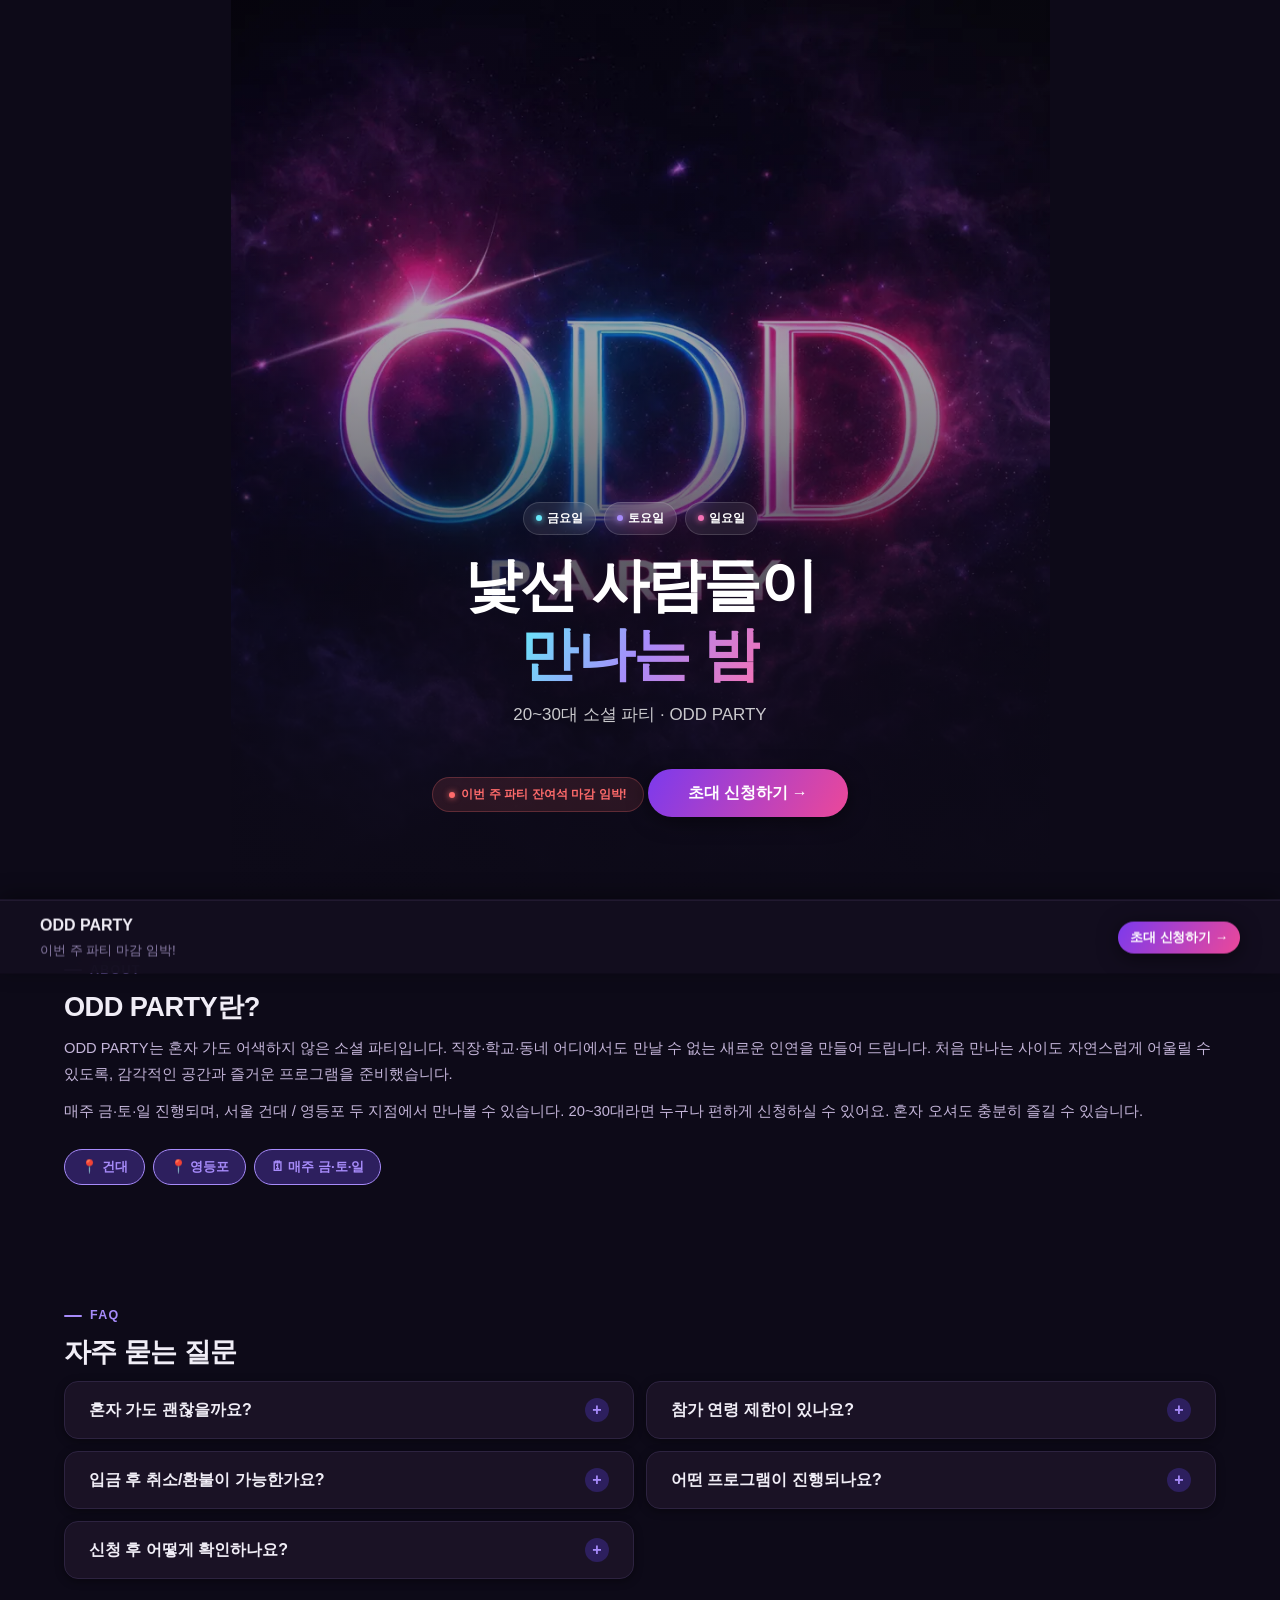
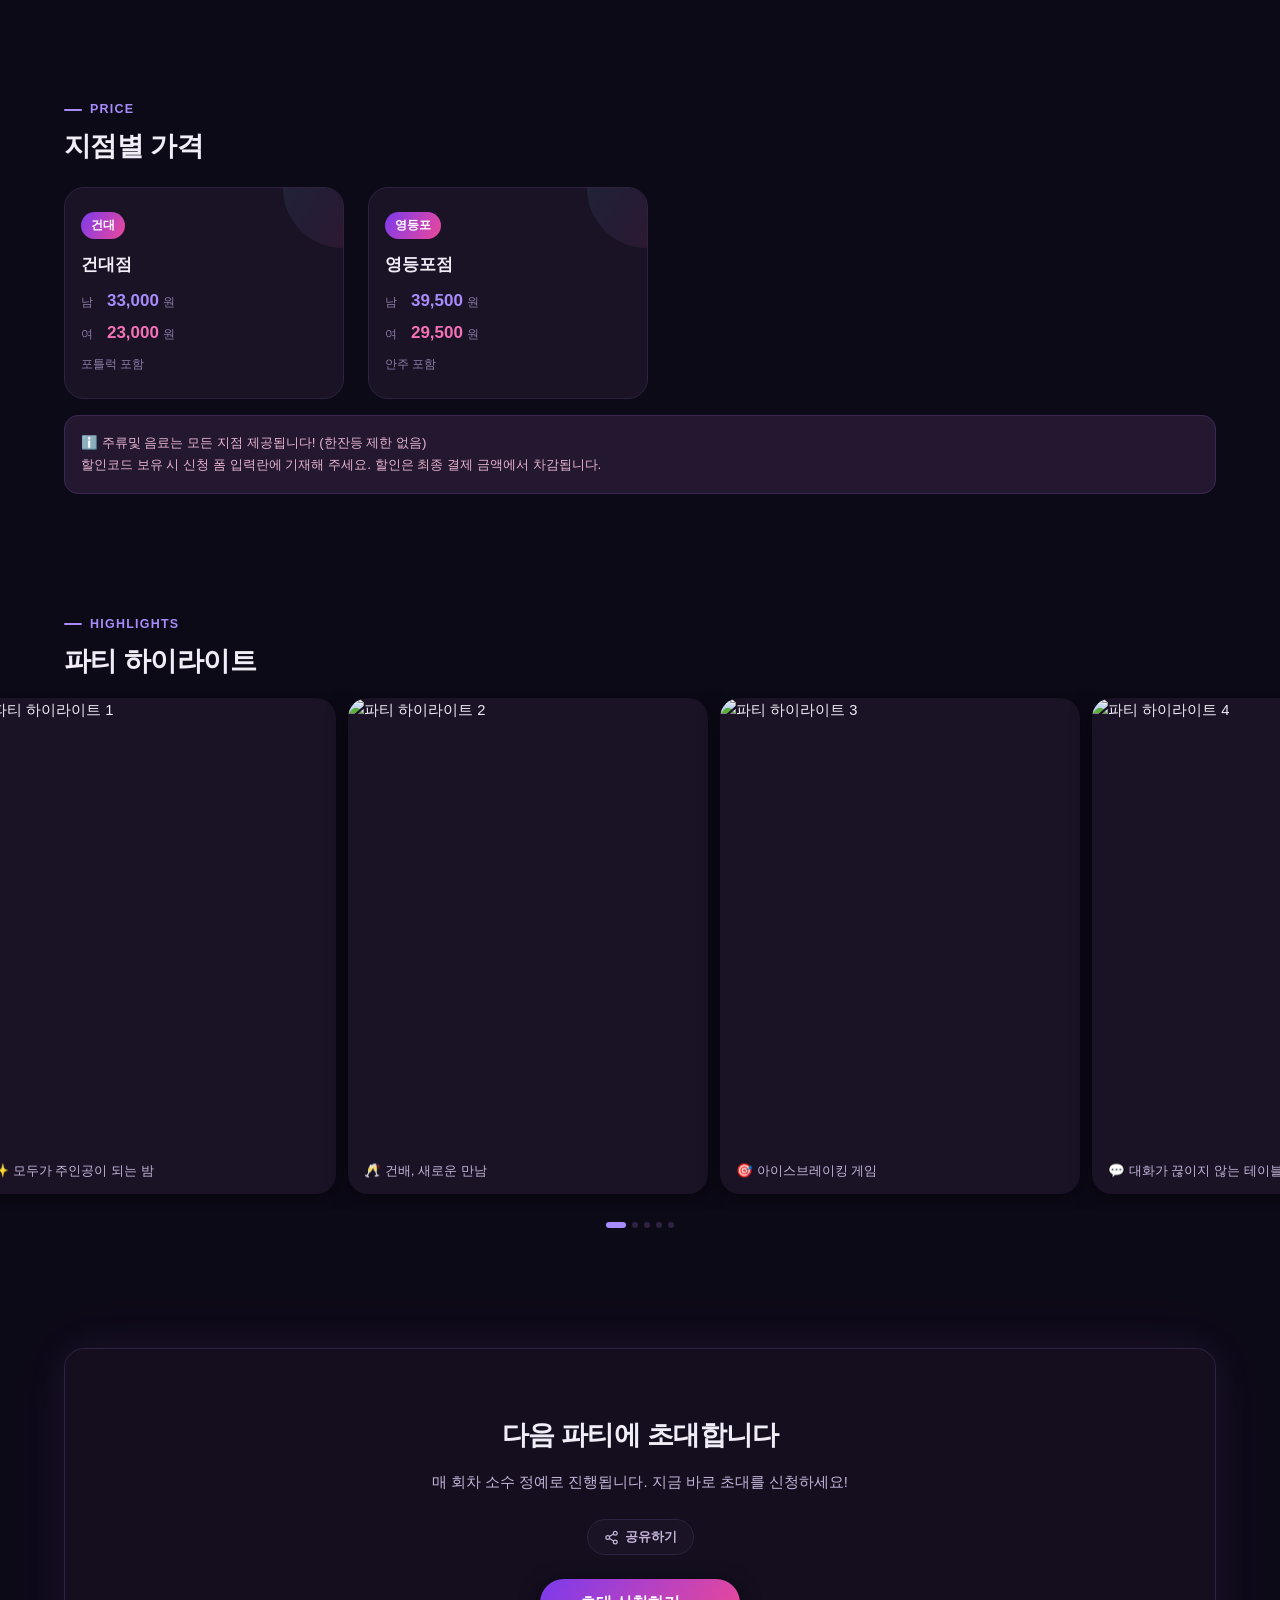
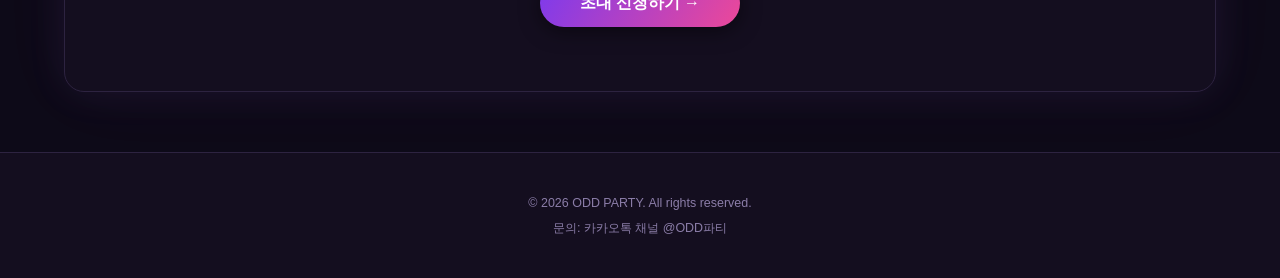
==== commit 9fac6122: "FAQ 관리 기능 추가, 전 페이지 콘텐츠 관리자 핸들링 - FAQ CRUD API 및 관리자 UI 추가 (추가/수정/삭제/순서/표시여부) - 메인페이지 FAQ 동적 로딩 (API" ====
--- a/index.html
+++ b/index.html
@@ -76,62 +76,8 @@
     <div class="container">
       <p class="section-label">FAQ</p>
       <h2 class="section-title" id="faq-title">자주 묻는 질문</h2>
-      <ul class="faq-list" role="list">
-        <li class="faq-item">
-          <button class="faq-q" aria-expanded="false">
-            <span class="faq-q-text">혼자 가도 괜찮을까요?</span>
-            <span class="faq-icon" aria-hidden="true">+</span>
-          </button>
-          <div class="faq-a" role="region">
-            <div class="faq-a-inner">
-              네, 전혀 문제 없습니다! ODD PARTY는 처음 만나는 분들이 어색함 없이 어울릴 수 있도록 다양한 아이스브레이킹 프로그램을 운영합니다. 혼자 오시는 분들이 오히려 더 다양한 만남을 경험하세요.
-            </div>
-          </div>
-        </li>
-        <li class="faq-item">
-          <button class="faq-q" aria-expanded="false">
-            <span class="faq-q-text">참가 연령 제한이 있나요?</span>
-            <span class="faq-icon" aria-hidden="true">+</span>
-          </button>
-          <div class="faq-a" role="region">
-            <div class="faq-a-inner">
-              20세 이상 39세 이하 (만 나이 기준)를 대상으로 합니다. 보다 편안한 분위기를 위해 연령대를 적절히 조율하여 운영하고 있습니다.
-            </div>
-          </div>
-        </li>
-        <li class="faq-item">
-          <button class="faq-q" aria-expanded="false">
-            <span class="faq-q-text">입금 후 취소/환불이 가능한가요?</span>
-            <span class="faq-icon" aria-hidden="true">+</span>
-          </button>
-          <div class="faq-a" role="region">
-            <div class="faq-a-inner">
-              파티 3일 전까지는 전액 환불 가능합니다. 2일 전~당일 취소는 50% 환불, 노쇼의 경우 환불이 어렵습니다. 취소 문의는 카카오톡 채널로 연락해 주세요.
-            </div>
-          </div>
-        </li>
-        <li class="faq-item">
-          <button class="faq-q" aria-expanded="false">
-            <span class="faq-q-text">어떤 프로그램이 진행되나요?</span>
-            <span class="faq-icon" aria-hidden="true">+</span>
-          </button>
-          <div class="faq-a" role="region">
-            <div class="faq-a-inner">
-              아이스브레이킹 게임, 테이블 토크, 자유 네트워킹 타임 등으로 구성되며, 매회 조금씩 새로운 프로그램이 추가됩니다. 음료와 간단한 스낵도 제공됩니다.
-            </div>
-          </div>
-        </li>
-        <li class="faq-item">
-          <button class="faq-q" aria-expanded="false">
-            <span class="faq-q-text">신청 후 어떻게 확인하나요?</span>
-            <span class="faq-icon" aria-hidden="true">+</span>
-          </button>
-          <div class="faq-a" role="region">
-            <div class="faq-a-inner">
-              입금 완료 후 24시간 이내 문자 또는 카카오톡으로 확정 안내를 보내드립니다. 입금 계좌는 신청 완료 화면에서 확인하실 수 있습니다.
-            </div>
-          </div>
-        </li>
+      <ul class="faq-list" id="faq-list-container" role="list">
+        <!-- FAQ items loaded dynamically from API -->
       </ul>
     </div>
   </section>
@@ -149,12 +95,12 @@
           <p class="price-card-name">건대점</p>
           <div class="price-row">
             <span class="price-label">남</span>
-            <span class="price-val">35,000</span>
+            <span class="price-val">33,000</span>
             <span style="font-size:var(--fs-xs);color:var(--muted)">원</span>
           </div>
           <div class="price-row">
             <span class="price-label">여</span>
-            <span class="price-val price-val-accent">25,000</span>
+            <span class="price-val price-val-accent">23,000</span>
             <span style="font-size:var(--fs-xs);color:var(--muted)">원</span>
           </div>
           <p class="price-note">포틀럭 포함</p>
@@ -166,12 +112,12 @@
           <p class="price-card-name">영등포점</p>
           <div class="price-row">
             <span class="price-label">남</span>
-            <span class="price-val">38,000</span>
+            <span class="price-val">39,500</span>
             <span style="font-size:var(--fs-xs);color:var(--muted)">원</span>
           </div>
           <div class="price-row">
             <span class="price-label">여</span>
-            <span class="price-val price-val-accent">28,000</span>
+            <span class="price-val price-val-accent">29,500</span>
             <span style="font-size:var(--fs-xs);color:var(--muted)">원</span>
           </div>
           <p class="price-note">안주 포함</p>
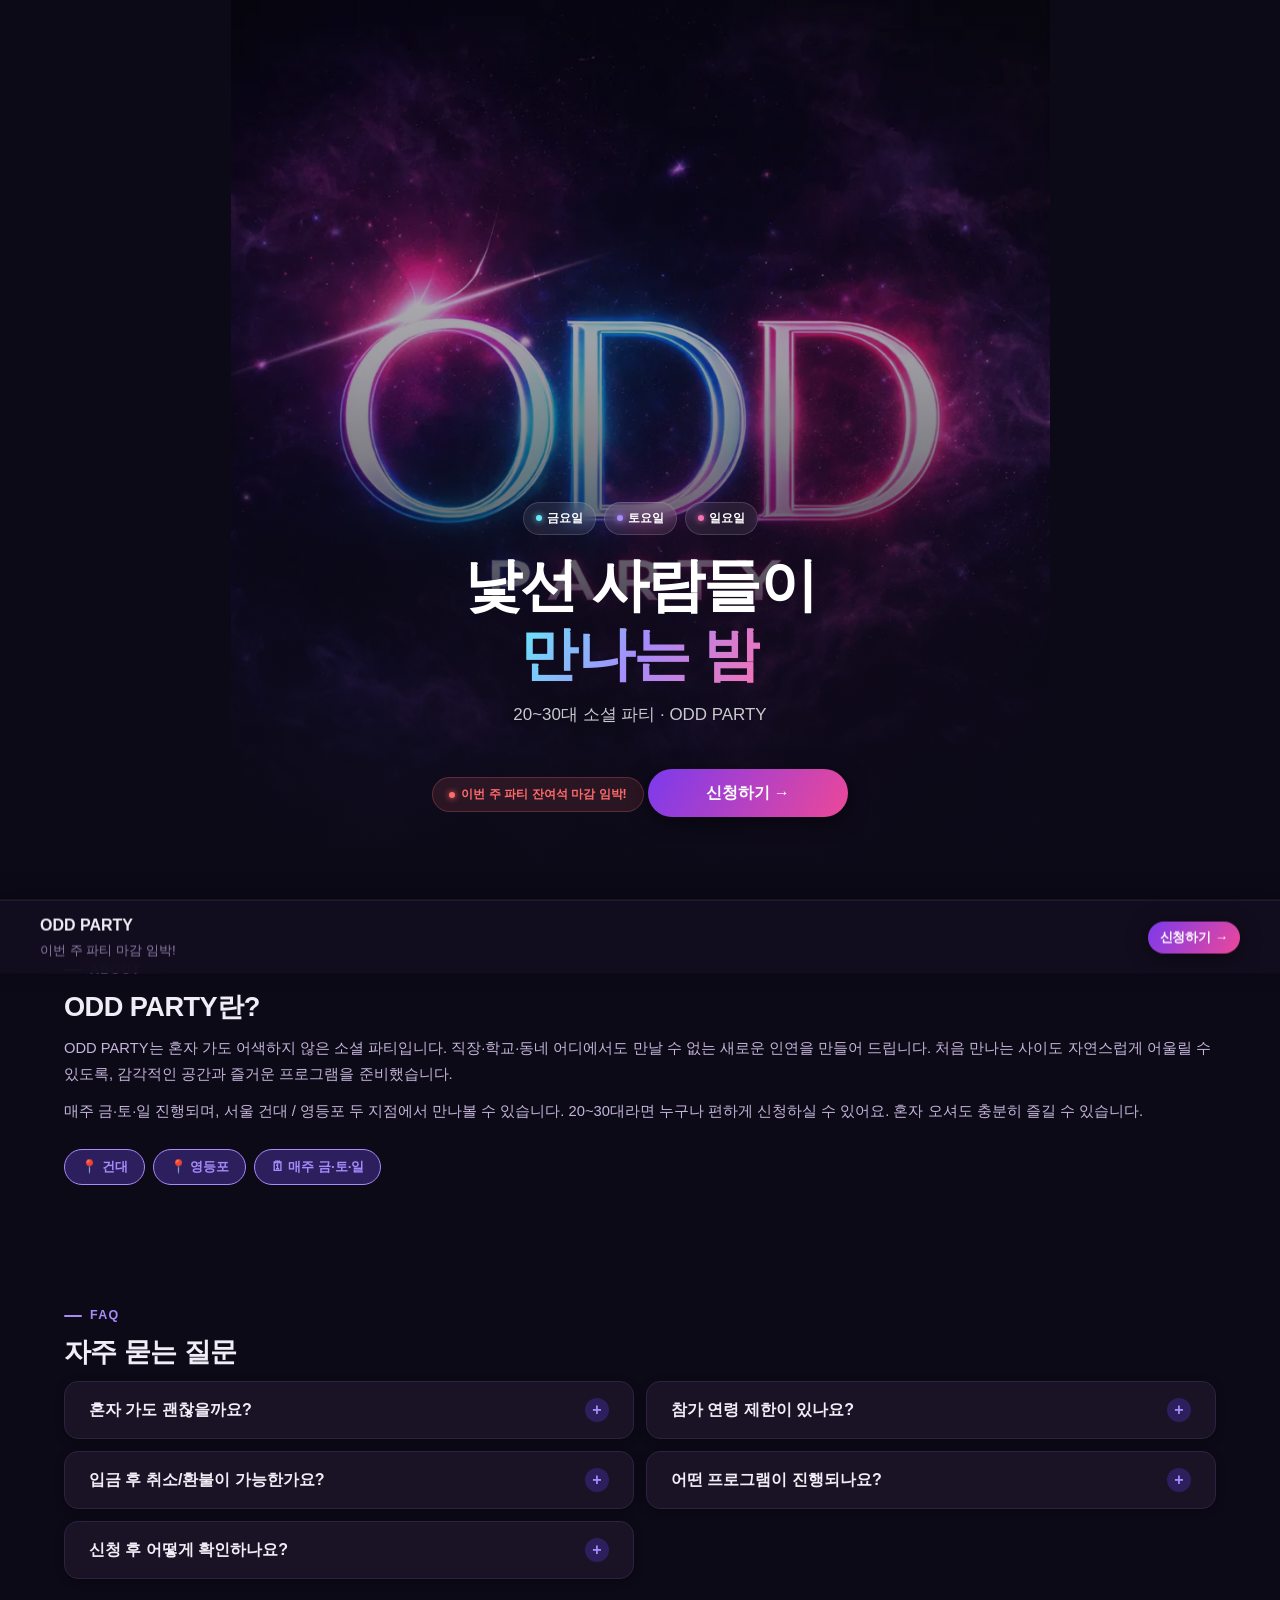
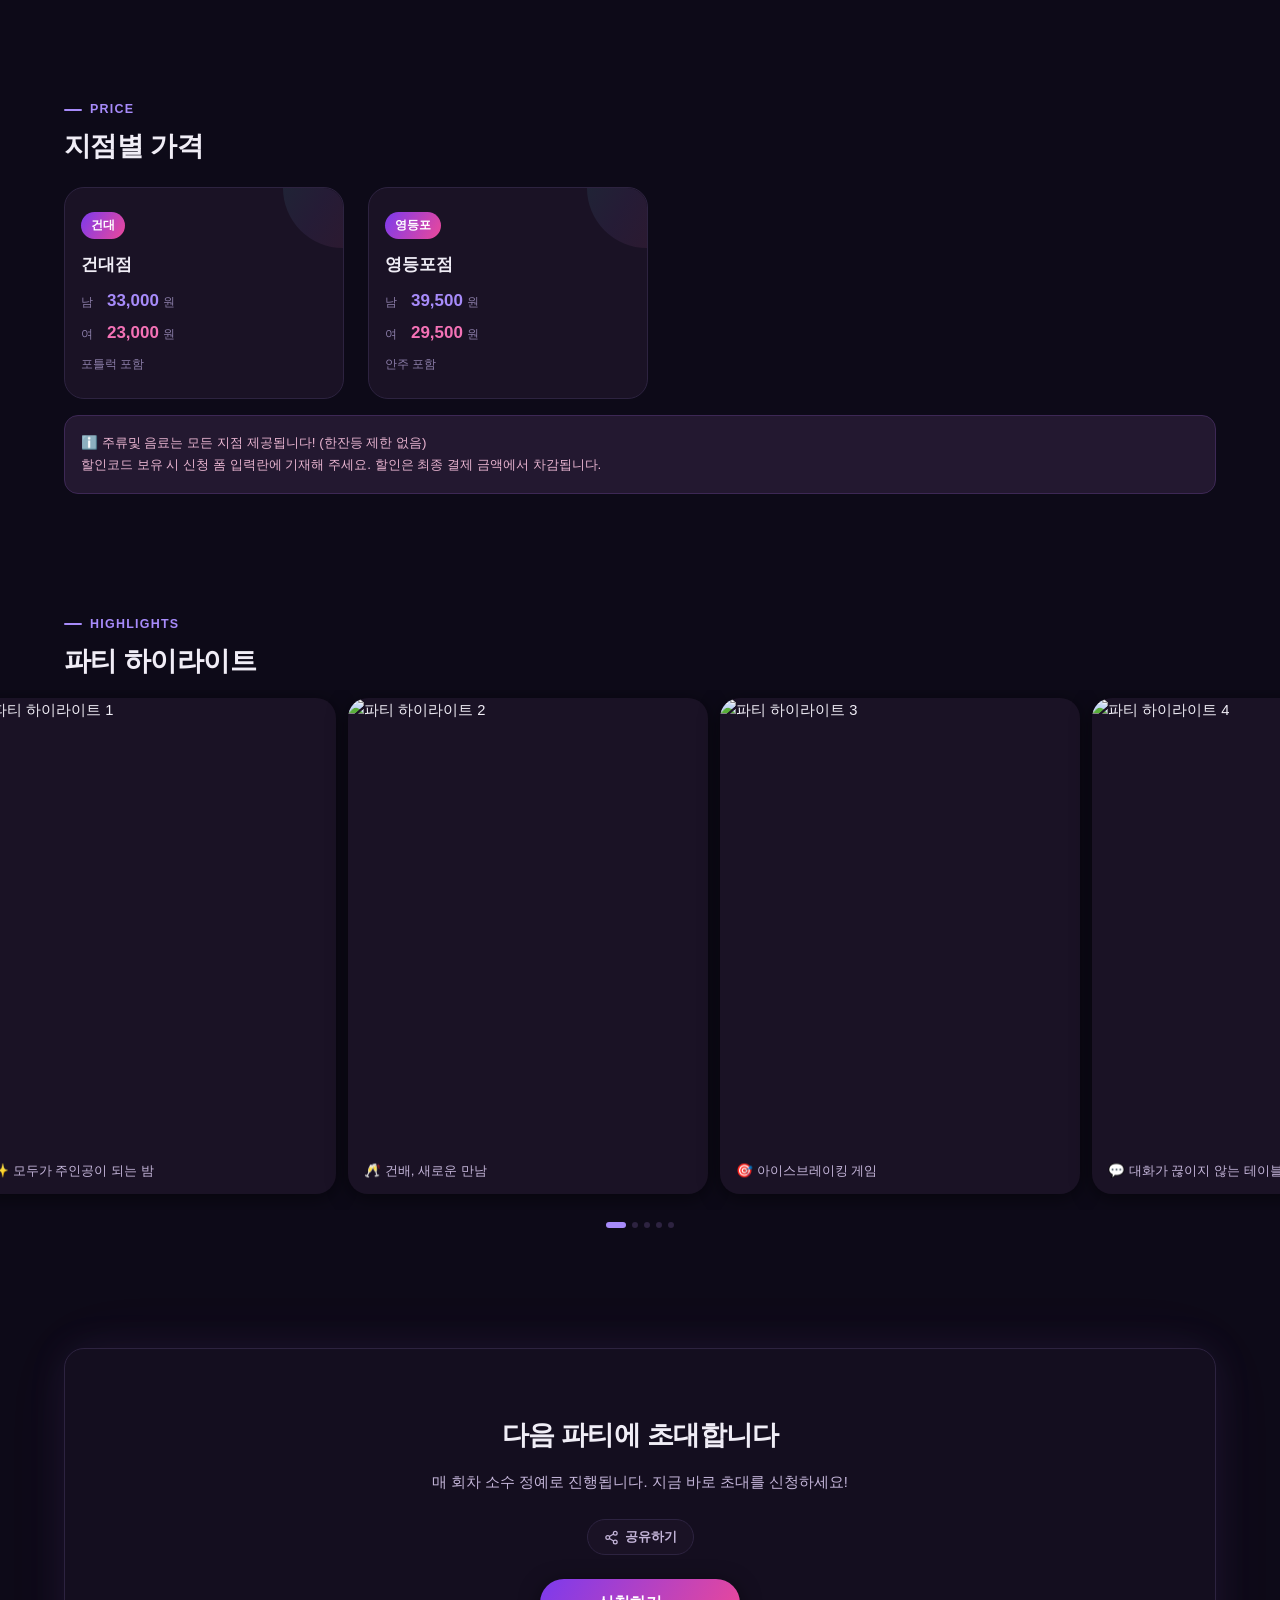
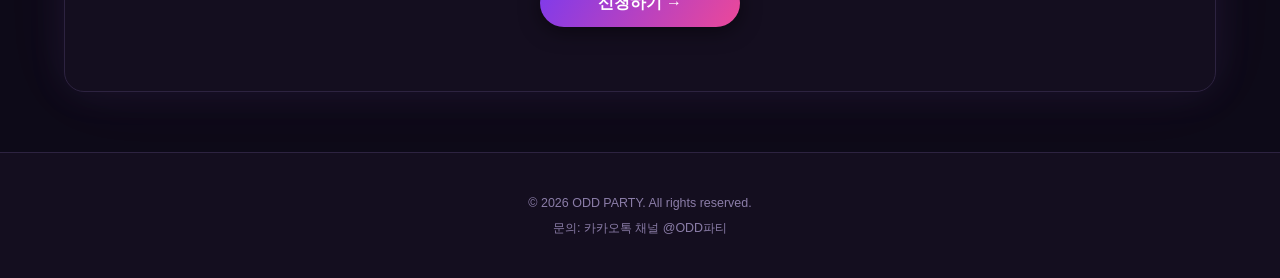
==== commit 7eea0d38: "초대 신청하기 → 신청하기로 버튼 텍스트 변경 Co-Authored-By: Claude Opus 4.6 <noreply@anthropic.com>" ====
--- a/index.html
+++ b/index.html
@@ -42,7 +42,7 @@
         <span class="scarcity-text">이번 주 파티 잔여석 마감 임박!</span>
       </div>
       <a href="form.html" class="btn btn-primary" style="min-width:200px;margin-top:var(--sp-lg);">
-        초대 신청하기 →
+        신청하기 →
       </a>
     </div>
   </section>
@@ -204,7 +204,7 @@
           </button>
         </div>
         <a href="form.html" class="btn btn-primary" style="min-width:200px;">
-          초대 신청하기 →
+          신청하기 →
         </a>
       </div>
     </div>
@@ -223,7 +223,7 @@
         <strong>ODD PARTY</strong>
         <span id="sticky-cta-text">이번 주 파티 마감 임박!</span>
       </div>
-      <a href="form.html" class="btn btn-primary btn-small">초대 신청하기 →</a>
+      <a href="form.html" class="btn btn-primary btn-small">신청하기 →</a>
     </div>
   </div>
 
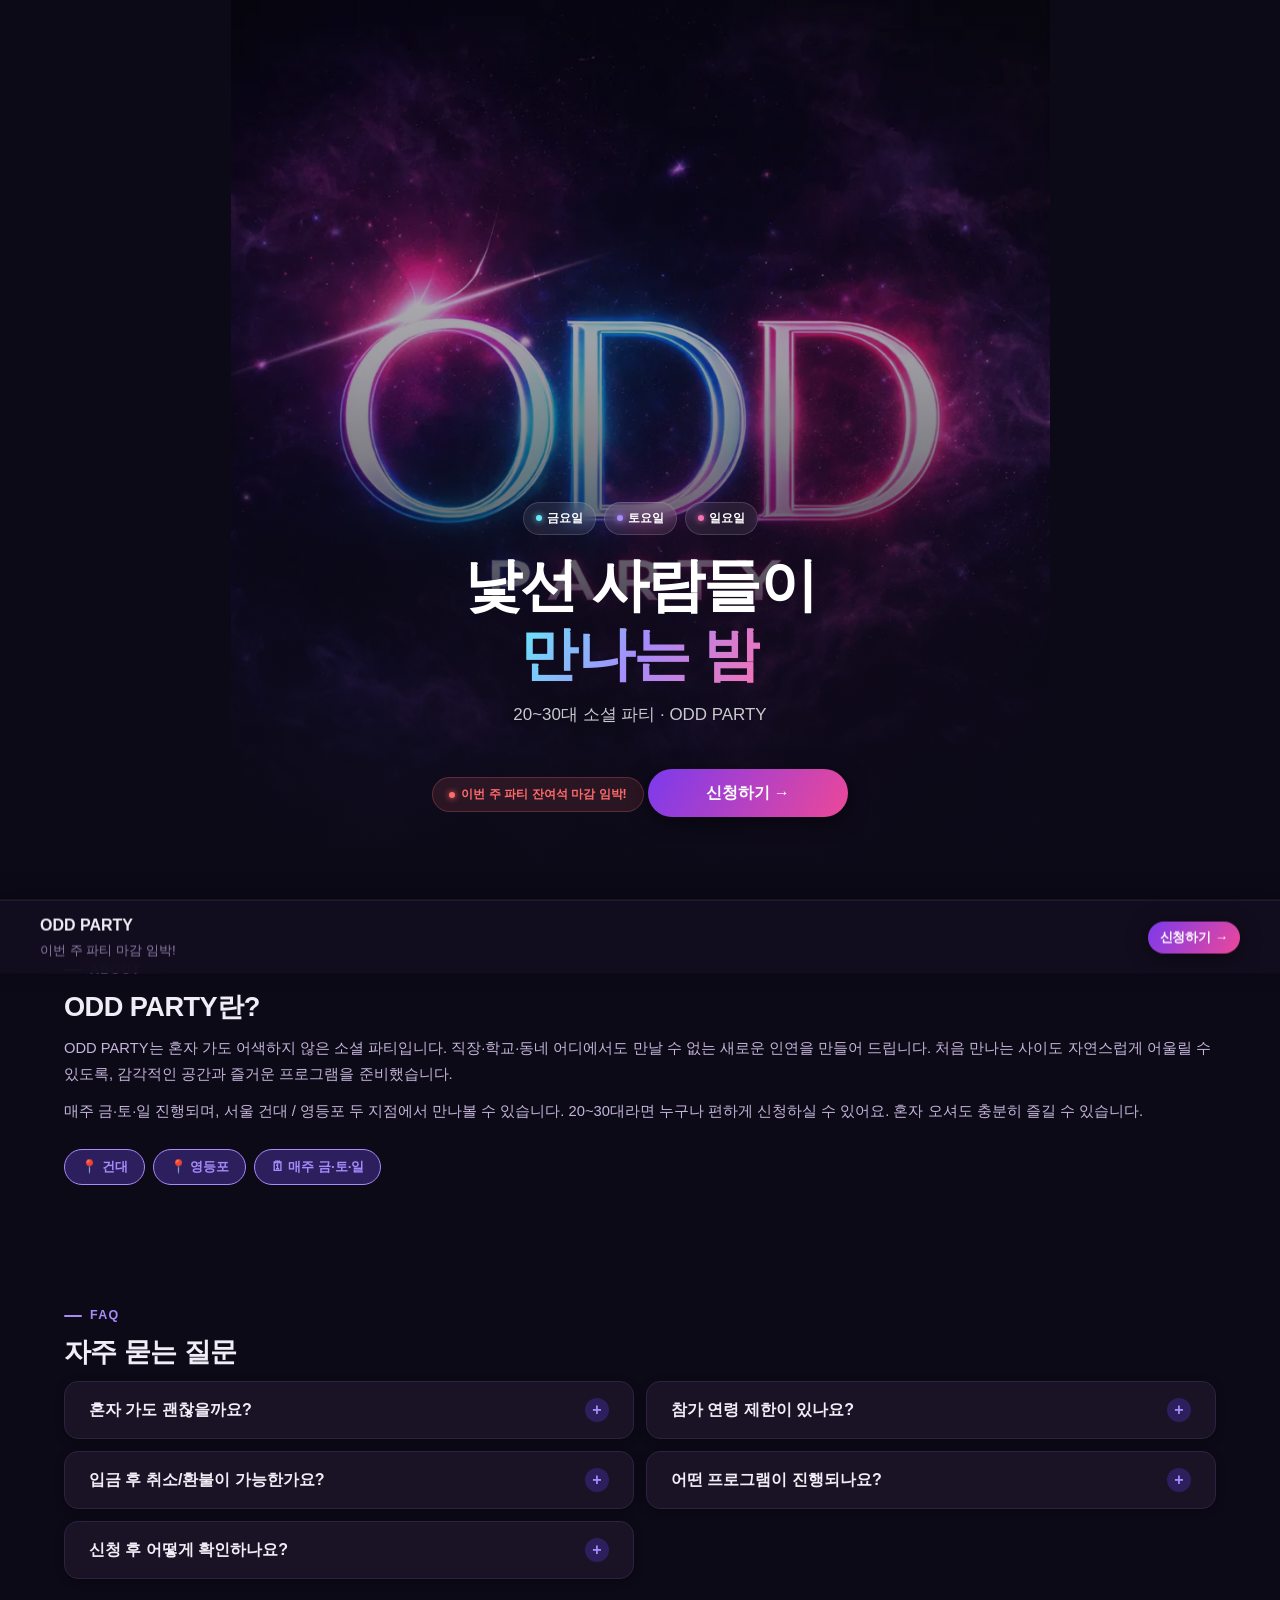
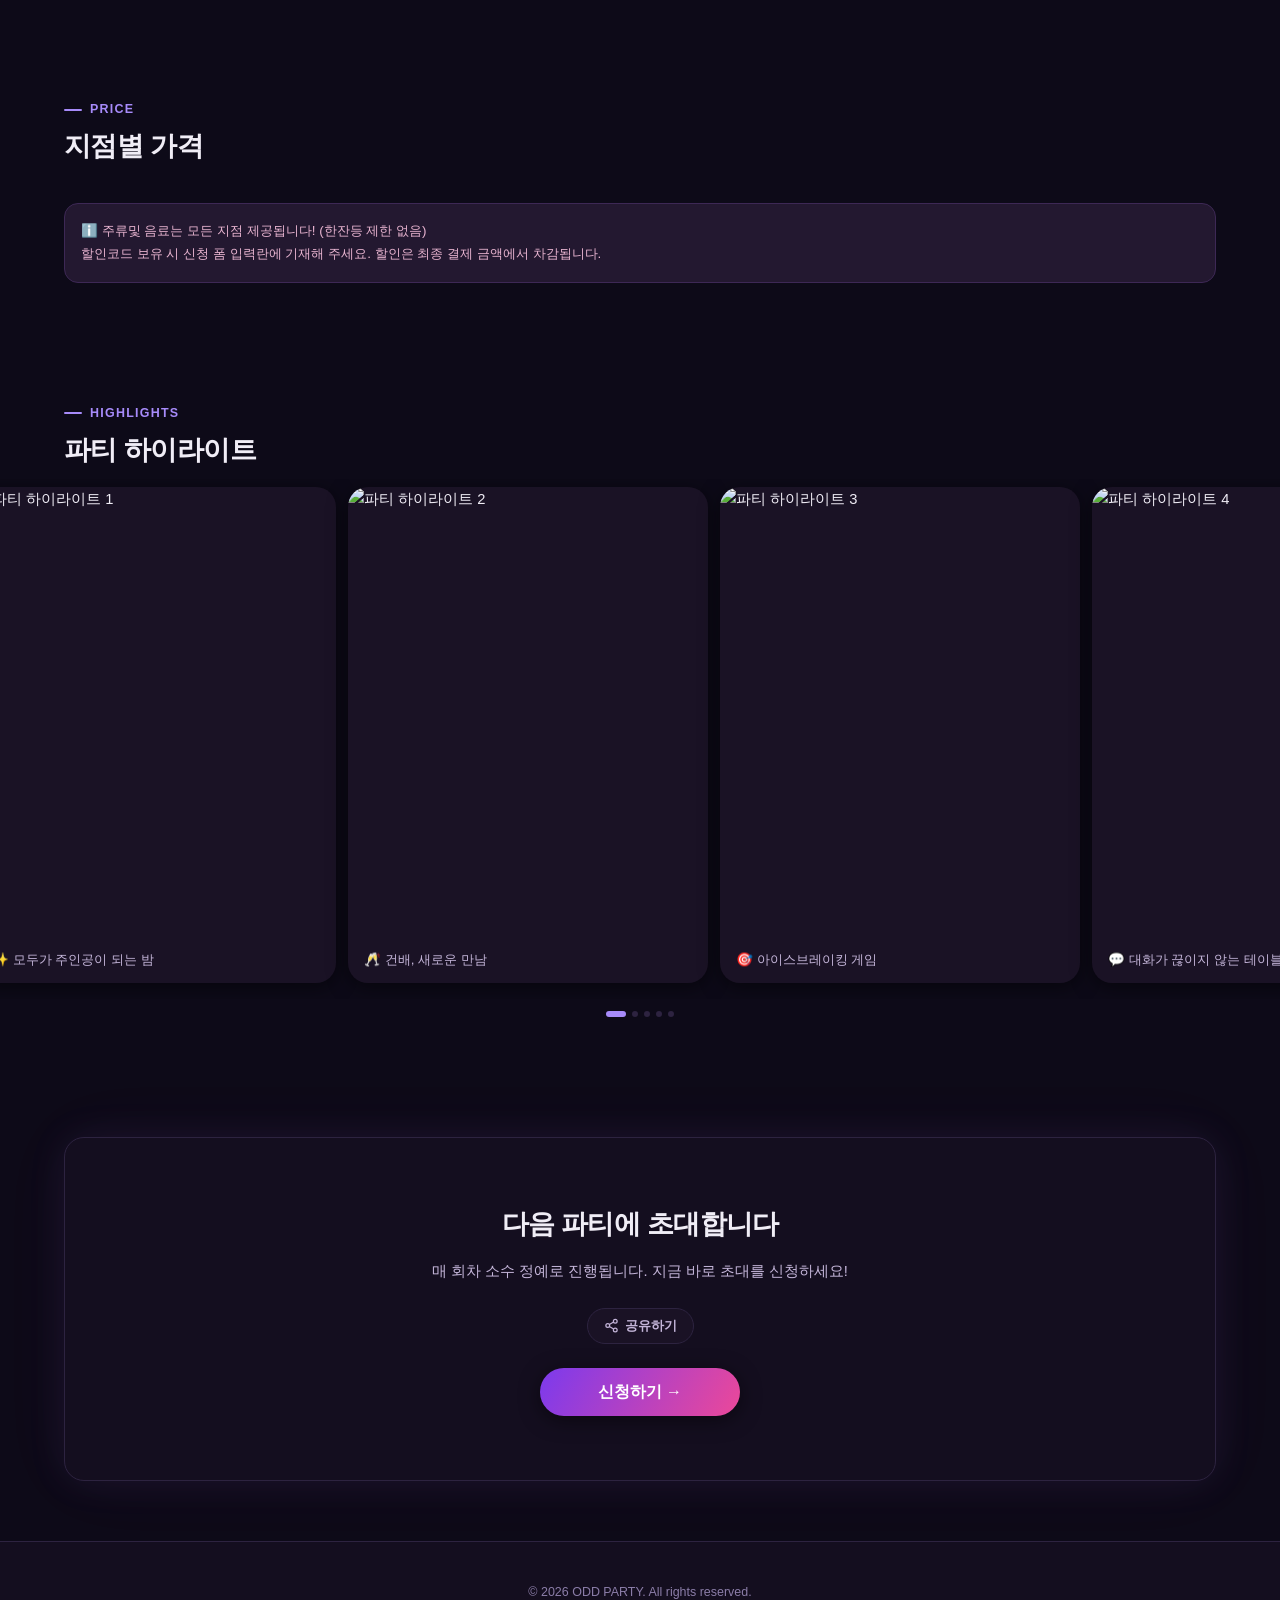
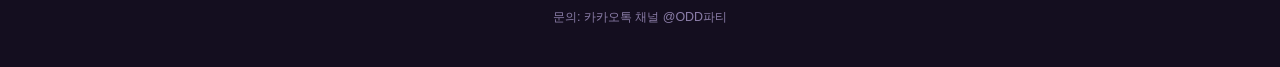
==== commit a33f0f52: "Add dynamic branch management - admin can add/remove branches - Admin pricing section: dynamic branc" ====
--- a/index.html
+++ b/index.html
@@ -19,8 +19,9 @@
   <link rel="preconnect" href="https://cdn.jsdelivr.net" />
   <link rel="stylesheet" href="https://cdn.jsdelivr.net/gh/orioncactus/pretendard/dist/web/static/pretendard.css" />
   <link rel="stylesheet" href="assets/css/styles.css" />
+  <style>.dynamic-load{opacity:0;transition:opacity .2s}.dynamic-load.loaded{opacity:1}</style>
 </head>
-<body>
+<body class="dynamic-load">
 
   <!-- =================== HERO =================== -->
   <section class="hero" id="hero" aria-labelledby="hero-title">
@@ -36,7 +37,7 @@
         낯선 사람들이<br/>
         <span class="hero-title-accent">만나는 밤</span>
       </h1>
-      <p class="hero-sub">20~30대 소셜 파티 · ODD PARTY</p>
+      <p class="hero-sub" id="main-hero-sub">20~30대 소셜 파티 · ODD PARTY</p>
       <div class="scarcity-badge" id="scarcity-badge">
         <span class="scarcity-dot"></span>
         <span class="scarcity-text">이번 주 파티 잔여석 마감 임박!</span>
@@ -53,12 +54,12 @@
       <p class="section-label">About</p>
       <h2 class="section-title" id="intro-title">ODD PARTY란?</h2>
       <div class="intro-body section-desc fade-up">
-        <p>
+        <p id="main-about-p1">
           ODD PARTY는 혼자 가도 어색하지 않은 소셜 파티입니다.
           직장·학교·동네 어디에서도 만날 수 없는 새로운 인연을 만들어 드립니다.
           처음 만나는 사이도 자연스럽게 어울릴 수 있도록, 감각적인 공간과 즐거운 프로그램을 준비했습니다.
         </p>
-        <p>
+        <p id="main-about-p2">
           매주 금·토·일 진행되며, 서울 건대 / 영등포 두 지점에서 만나볼 수 있습니다.
           20~30대라면 누구나 편하게 신청하실 수 있어요. 혼자 오셔도 충분히 즐길 수 있습니다.
         </p>
@@ -87,43 +88,10 @@
     <div class="container">
       <p class="section-label">Price</p>
       <h2 class="section-title" id="price-title">지점별 가격</h2>
-      <div class="price-grid fade-up">
-        <!-- 건대 -->
-        <div class="price-card">
-          <div class="price-card-accent" aria-hidden="true"></div>
-          <span class="price-card-badge">건대</span>
-          <p class="price-card-name">건대점</p>
-          <div class="price-row">
-            <span class="price-label">남</span>
-            <span class="price-val">33,000</span>
-            <span style="font-size:var(--fs-xs);color:var(--muted)">원</span>
-          </div>
-          <div class="price-row">
-            <span class="price-label">여</span>
-            <span class="price-val price-val-accent">23,000</span>
-            <span style="font-size:var(--fs-xs);color:var(--muted)">원</span>
-          </div>
-          <p class="price-note">포틀럭 포함</p>
-        </div>
-        <!-- 영등포 -->
-        <div class="price-card">
-          <div class="price-card-accent" aria-hidden="true"></div>
-          <span class="price-card-badge">영등포</span>
-          <p class="price-card-name">영등포점</p>
-          <div class="price-row">
-            <span class="price-label">남</span>
-            <span class="price-val">39,500</span>
-            <span style="font-size:var(--fs-xs);color:var(--muted)">원</span>
-          </div>
-          <div class="price-row">
-            <span class="price-label">여</span>
-            <span class="price-val price-val-accent">29,500</span>
-            <span style="font-size:var(--fs-xs);color:var(--muted)">원</span>
-          </div>
-          <p class="price-note">안주 포함</p>
-        </div>
-      </div>
-      <div class="price-info fade-up">
+      <div class="price-grid fade-up dynamic-load" id="main-price-grid">
+        <!-- 가격 카드가 JS로 동적 생성됩니다 -->
+      </div>
+      <div class="price-info fade-up" id="main-price-info">
         주류및 음료는 모든 지점 제공됩니다! (한잔등 제한 없음)<br/>
         할인코드 보유 시 신청 폼 입력란에 기재해 주세요. 할인은 최종 결제 금액에서 차감됩니다.
       </div>
@@ -190,8 +158,8 @@
   <section class="section cta-section" aria-labelledby="cta-title">
     <div class="container">
       <div class="cta-card fade-up">
-        <h2 class="cta-title" id="cta-title">다음 파티에 초대합니다</h2>
-        <p class="cta-sub">
+        <h2 class="cta-title" id="main-cta-title">다음 파티에 초대합니다</h2>
+        <p class="cta-sub" id="main-cta-sub">
           매 회차 소수 정예로 진행됩니다. 지금 바로 초대를 신청하세요!
         </p>
         <div class="share-row">
@@ -227,6 +195,6 @@
     </div>
   </div>
 
-  <script src="assets/js/main.js"></script>
+  <script src="assets/js/main.js?v=2"></script>
 </body>
 </html>
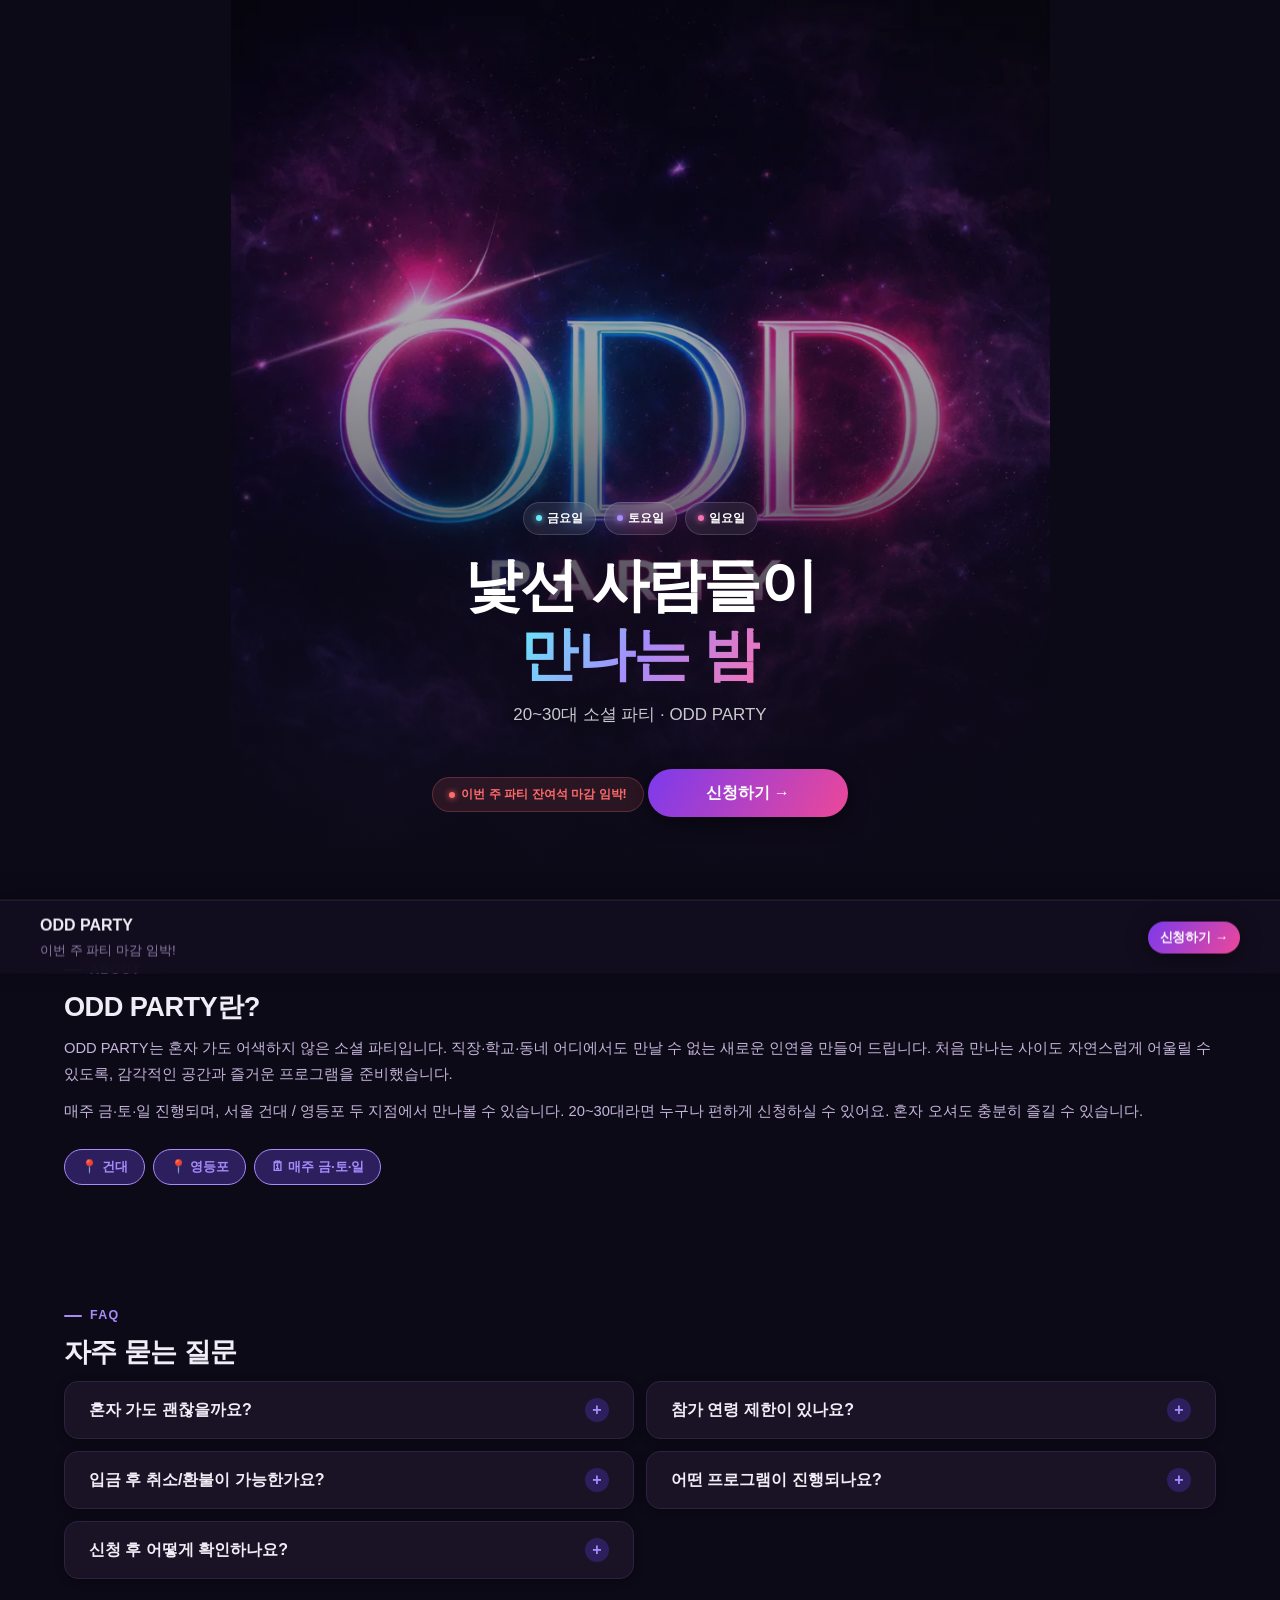
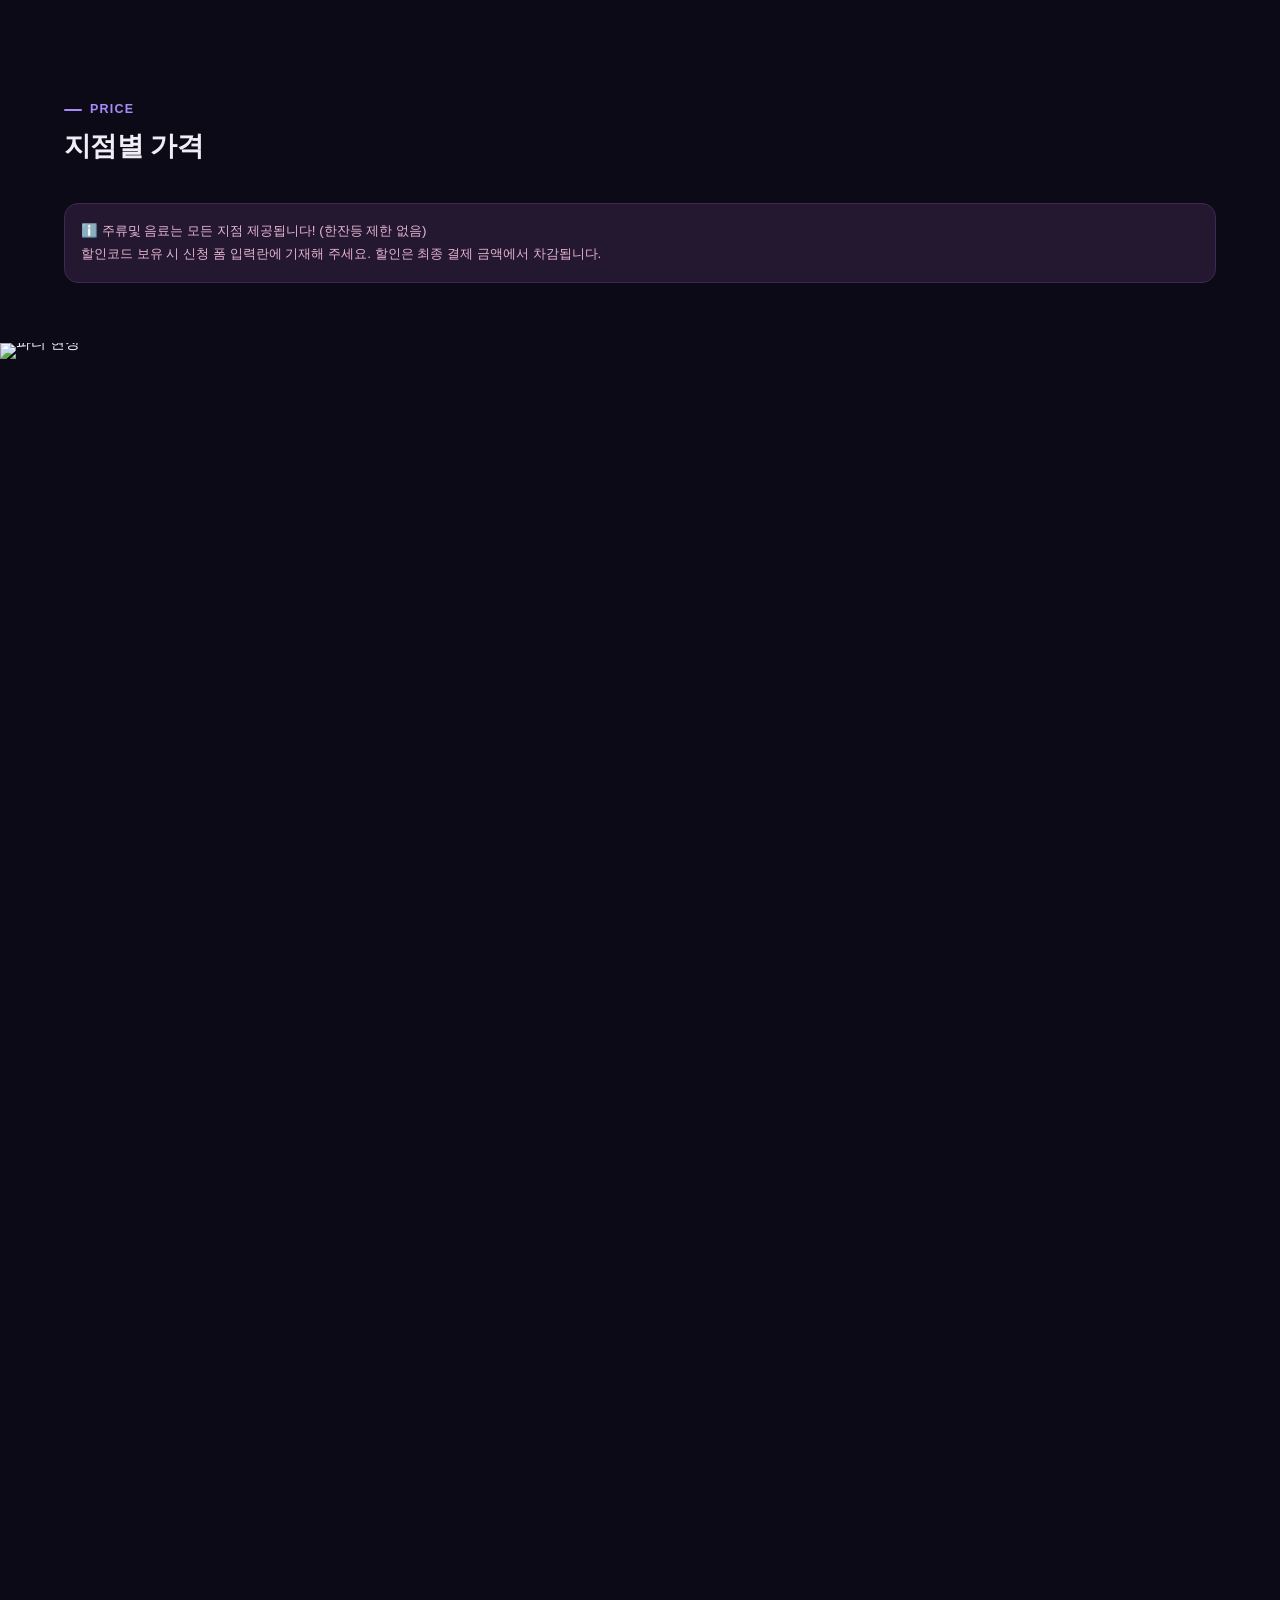
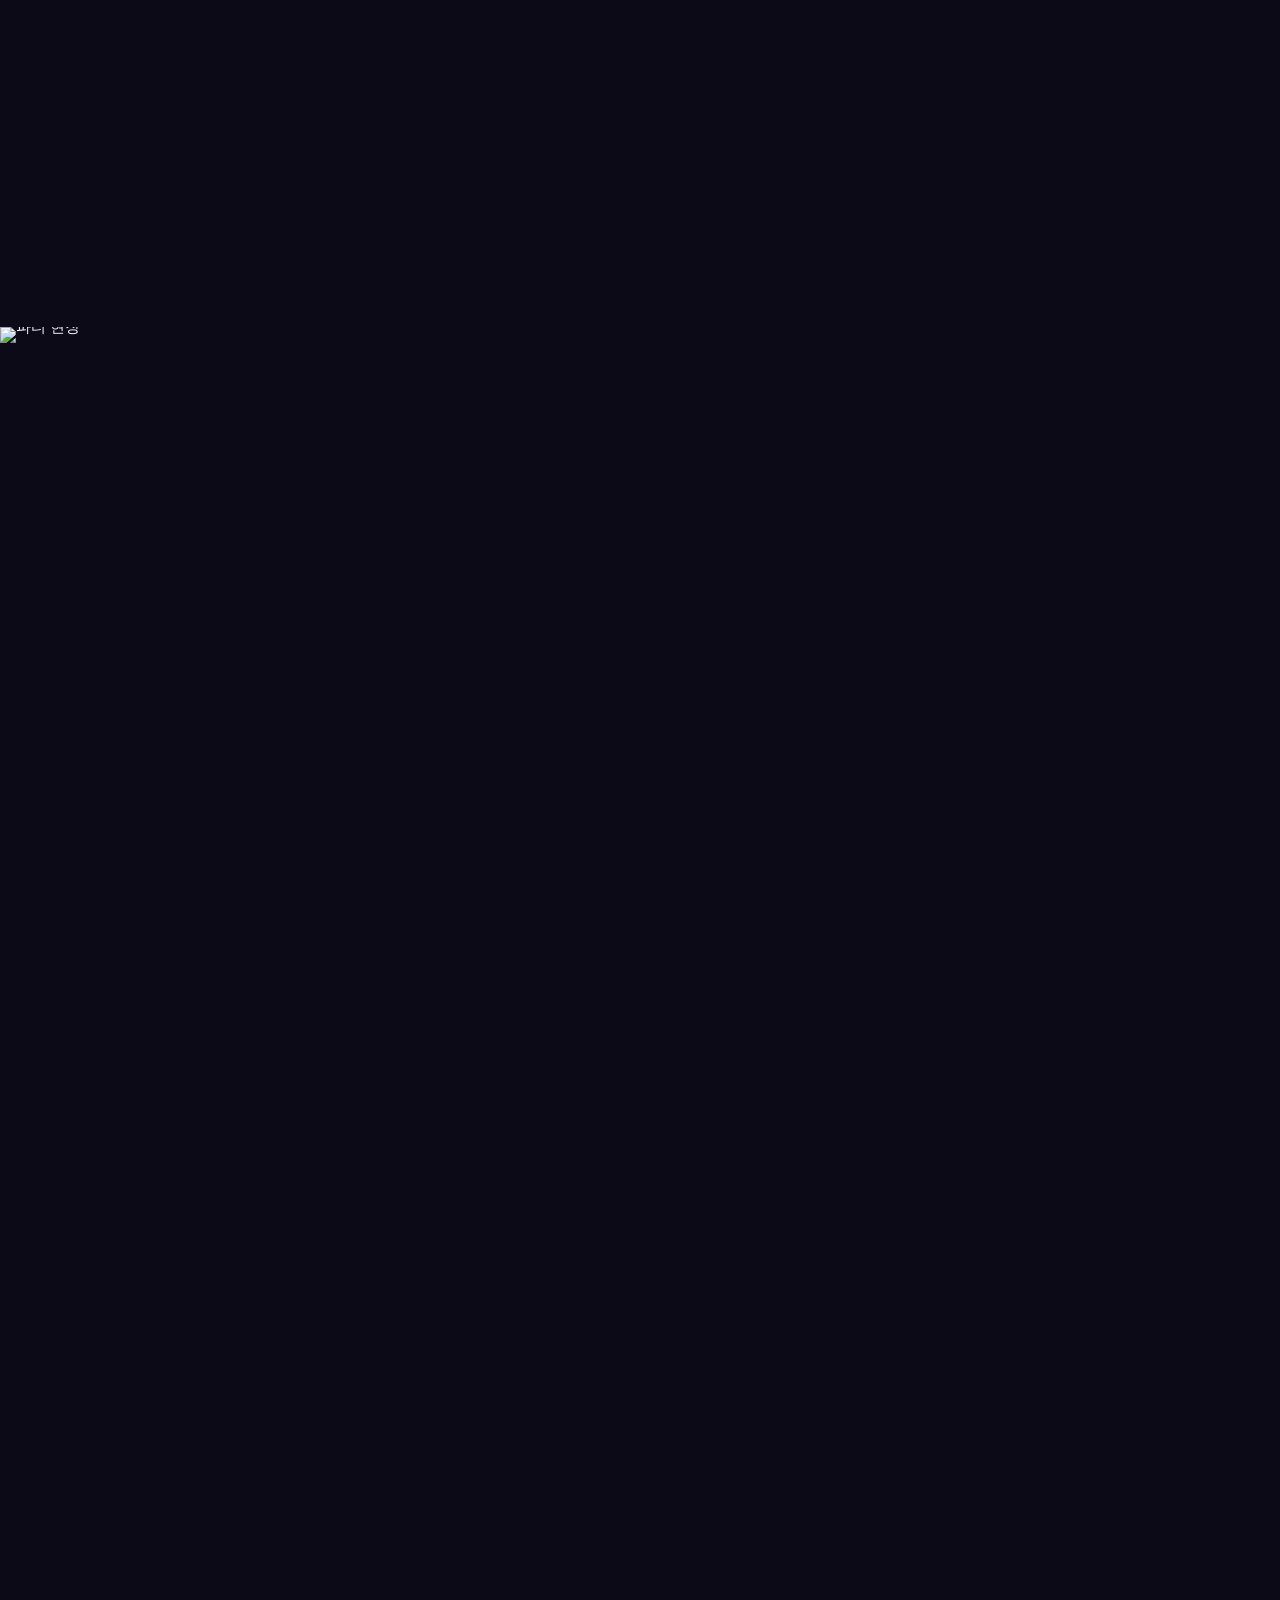
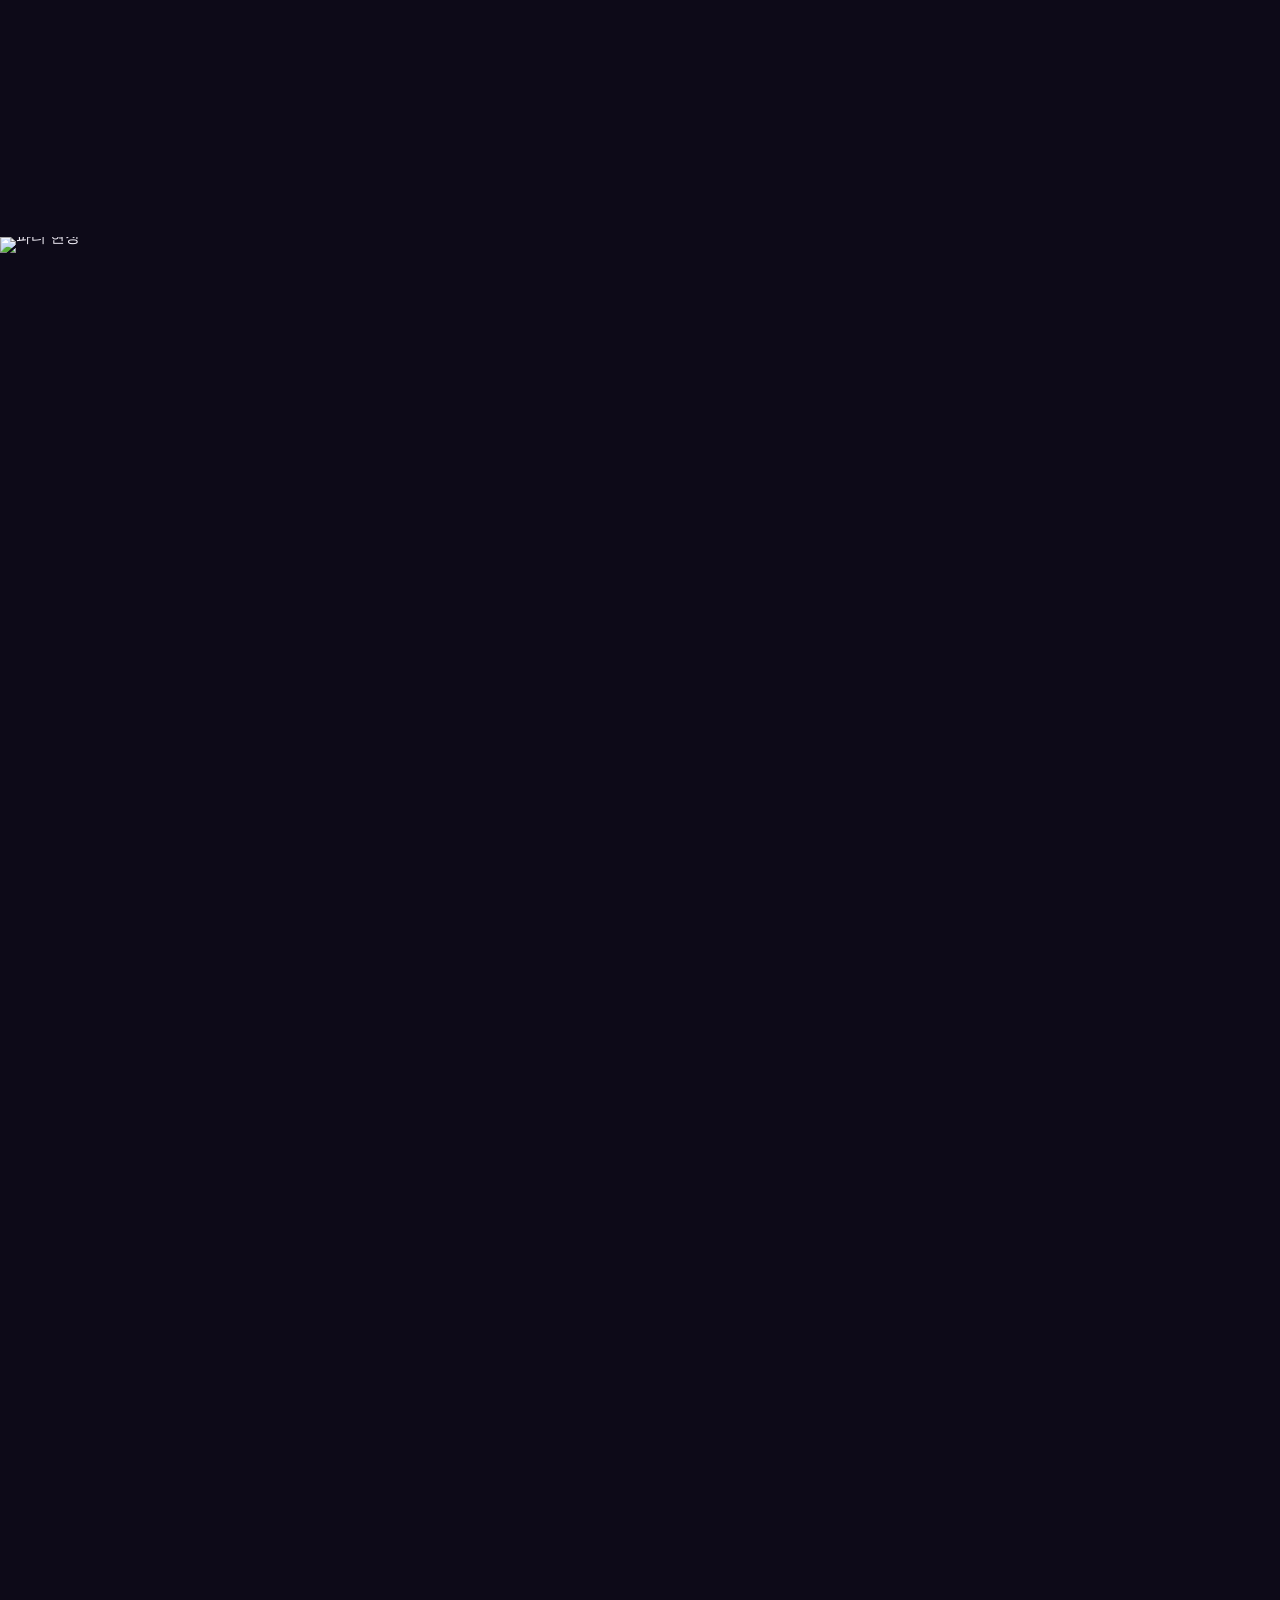
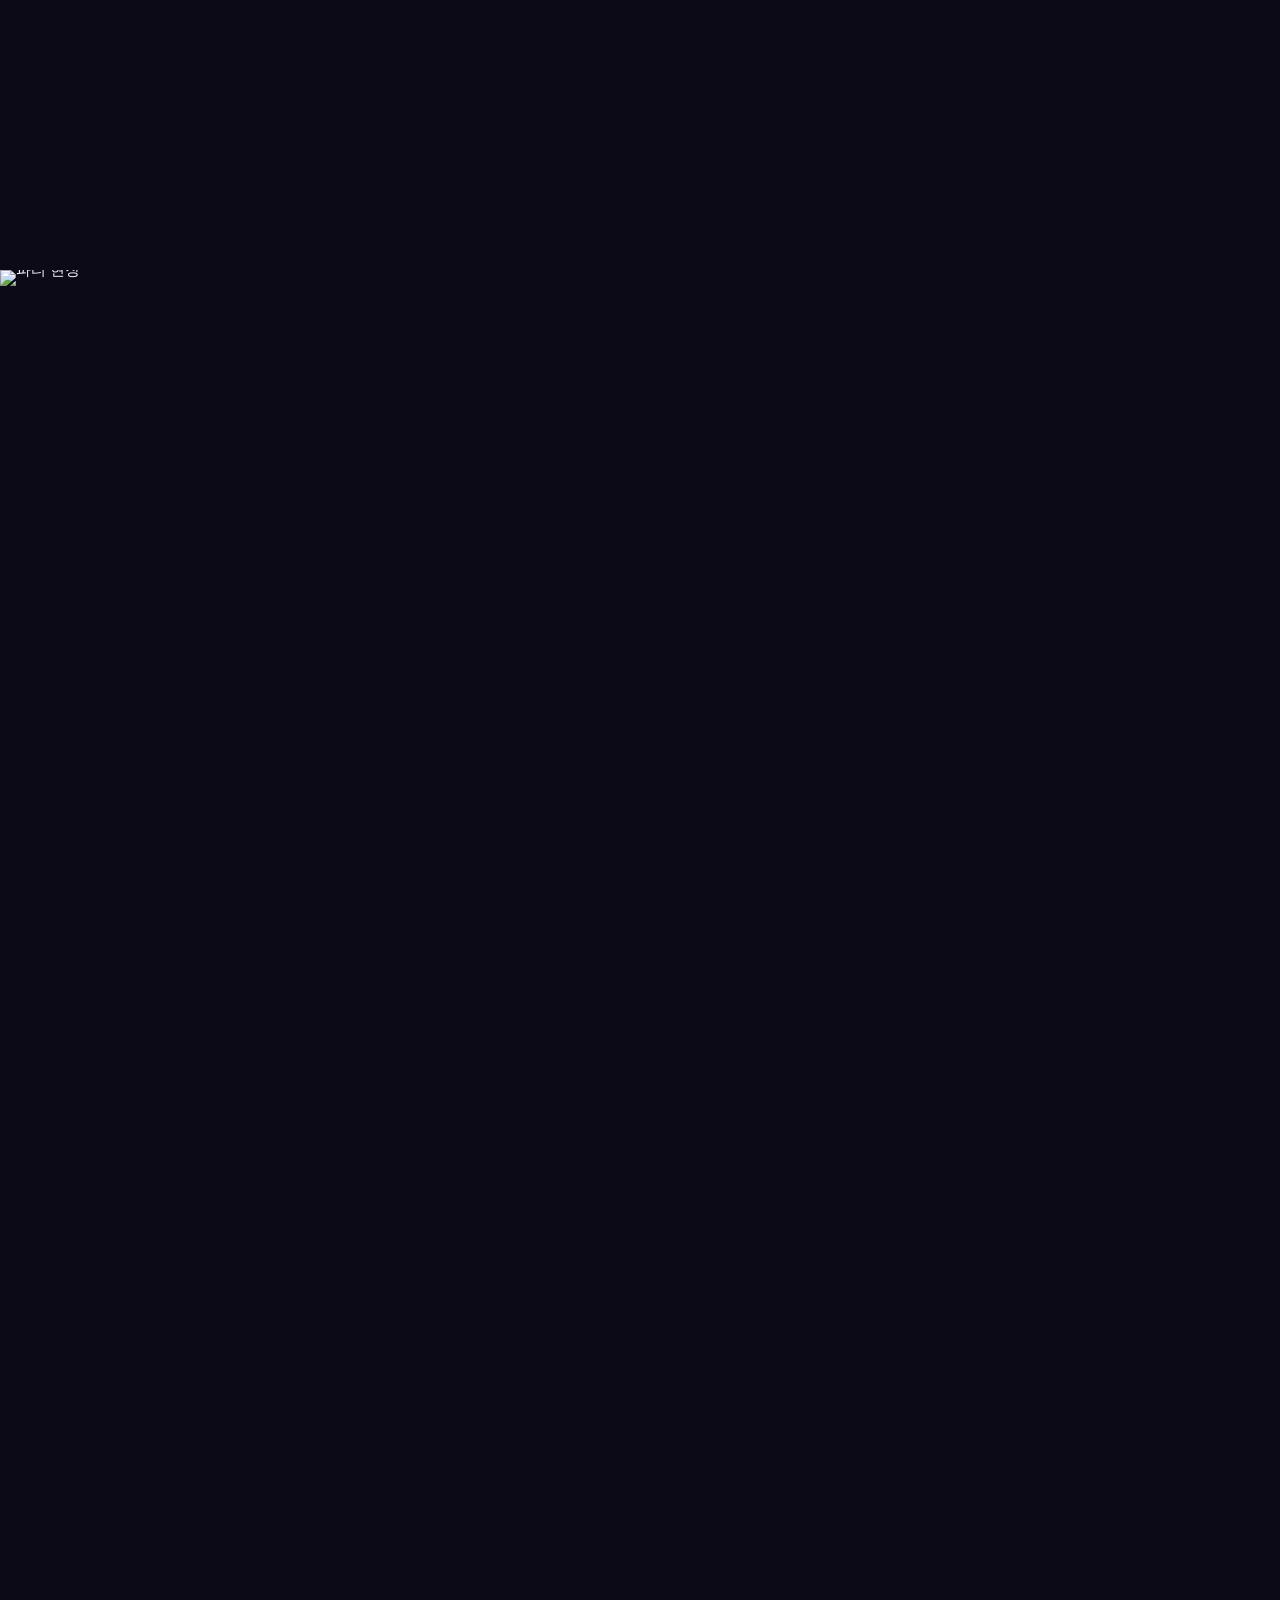
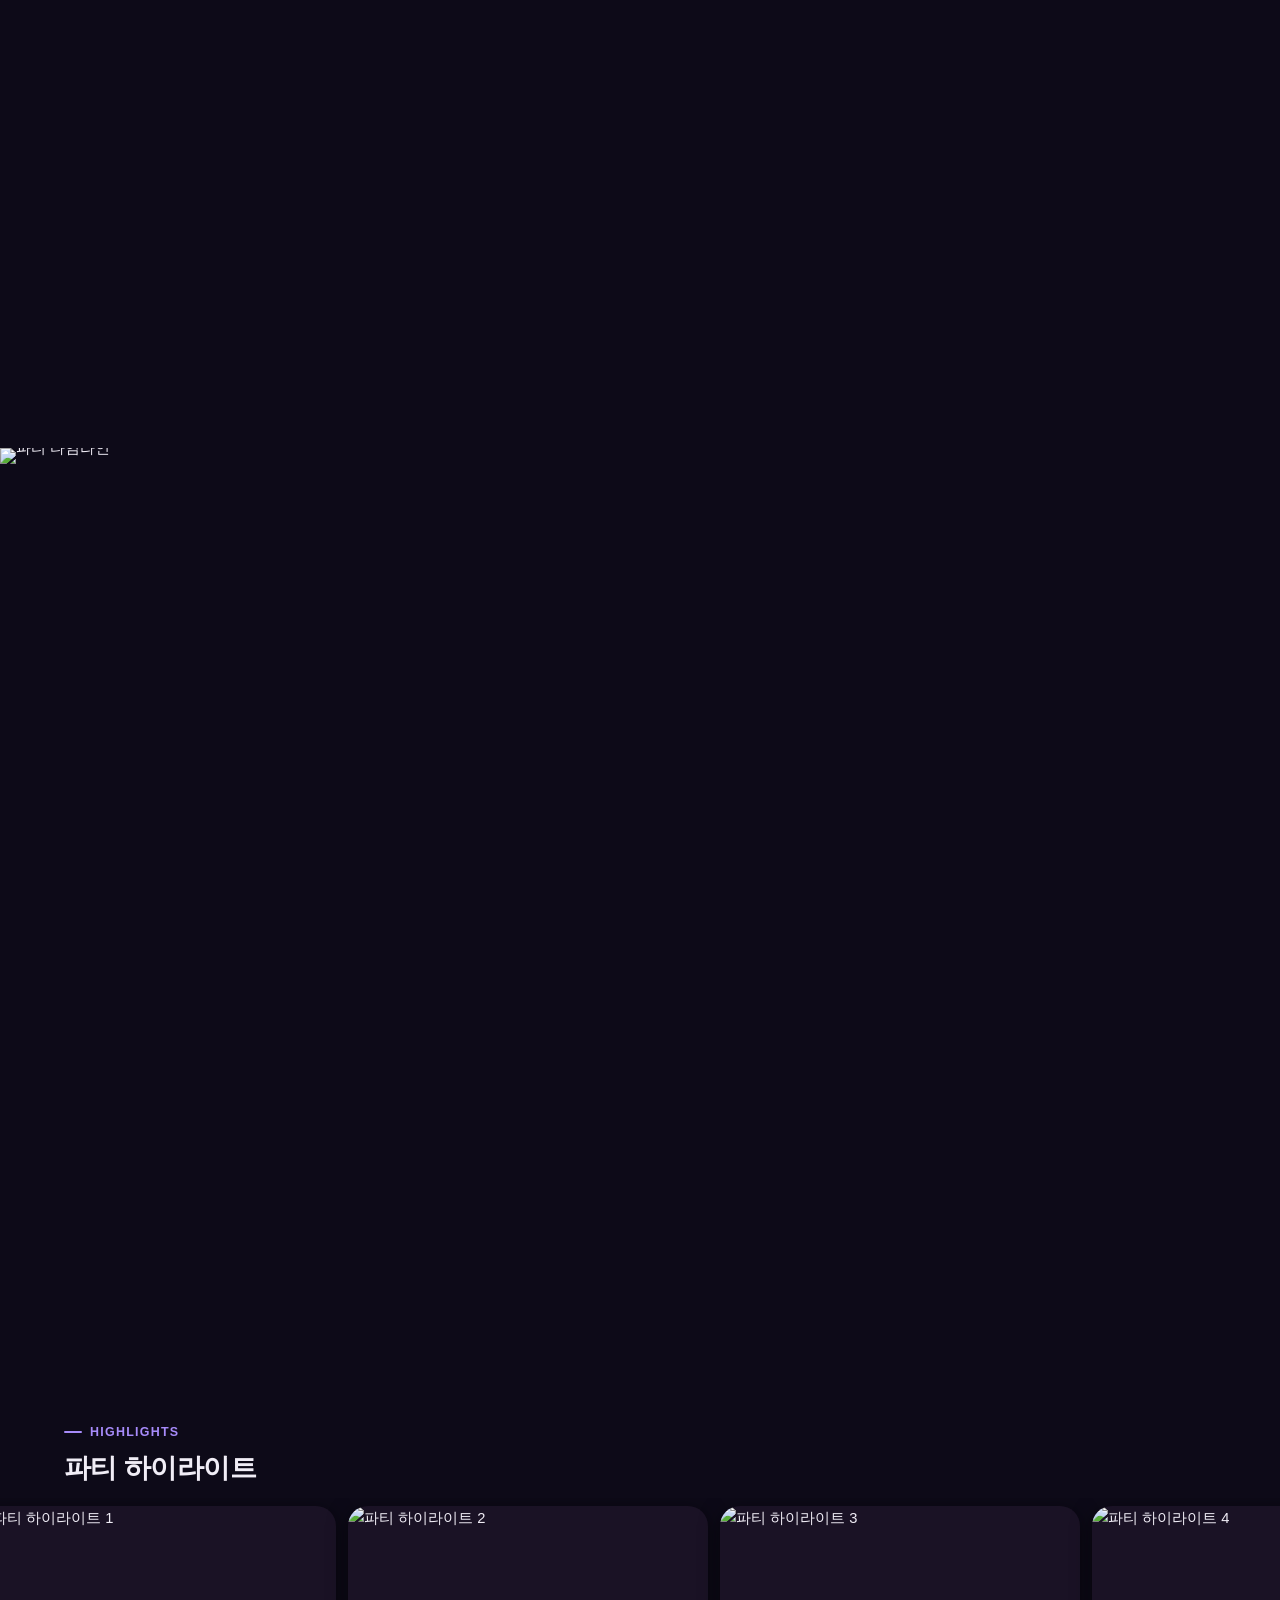
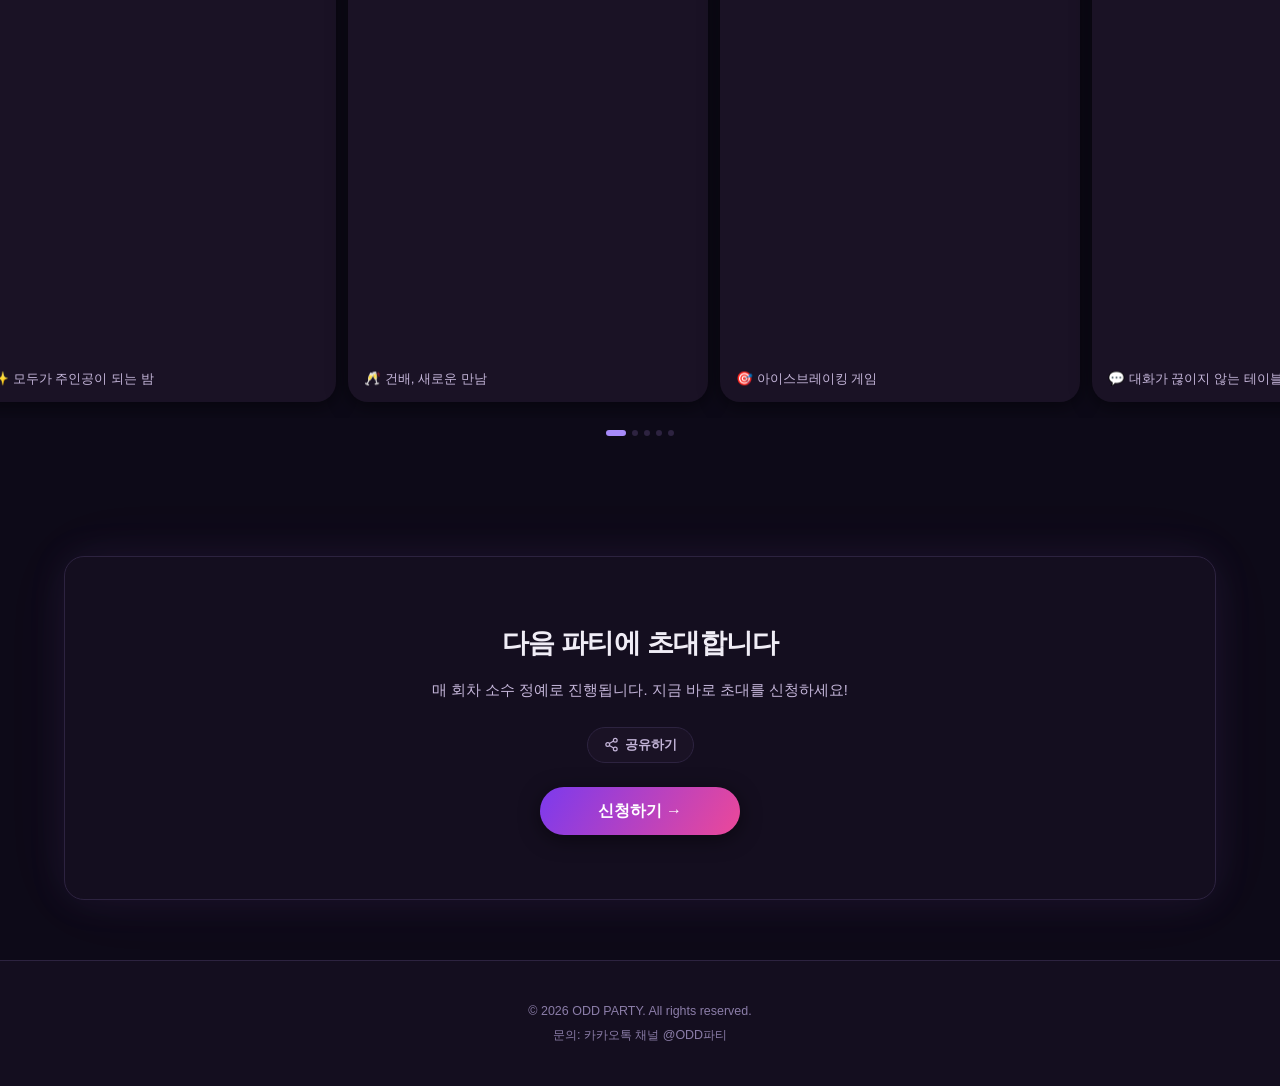
==== commit a17753e5: "코드 리팩토링 + 마감 버그 수정 + 달력 상태/제목 표시 + 갤러리 위치 이동 리팩토링: - 가격 데이터(PRICES) 3곳 중복 → common.js에 단일 정의 - share" ====
--- a/index.html
+++ b/index.html
@@ -1,200 +1,392 @@
-<!DOCTYPE html>
+<!doctype html>
 <html lang="ko">
-<head>
-  <meta charset="UTF-8" />
-  <meta name="viewport" content="width=device-width, initial-scale=1.0" />
-  <title>ODD PARTY — 낯선 사람들이 만나는 밤</title>
-  <meta name="description" content="20-30대 소셜 파티. 편안하고 세련된 만남의 공간." />
-  <meta property="og:type" content="website" />
-  <meta property="og:url" content="https://oddparty.vercel.app/" />
-  <meta property="og:image" content="https://oddparty.vercel.app/assets/images/party-hero.png" />
-  <meta property="og:title" content="ODD PARTY — 낯선 사람들이 만나는 밤" />
-  <meta property="og:description" content="20-30대 소셜 파티. 편안하고 세련된 만남의 공간." />
-  <link rel="icon" type="image/png" href="assets/images/favicon.png" />
-  <meta name="theme-color" content="#0d0a18" />
-  <meta name="twitter:card" content="summary_large_image" />
-  <meta name="twitter:image" content="https://oddparty.vercel.app/assets/images/party-hero.png" />
-  <meta name="twitter:title" content="ODD PARTY — 낯선 사람들이 만나는 밤" />
-  <meta name="twitter:description" content="20-30대 소셜 파티. 편안하고 세련된 만남의 공간." />
-  <link rel="preconnect" href="https://cdn.jsdelivr.net" />
-  <link rel="stylesheet" href="https://cdn.jsdelivr.net/gh/orioncactus/pretendard/dist/web/static/pretendard.css" />
-  <link rel="stylesheet" href="assets/css/styles.css" />
-  <style>.dynamic-load{opacity:0;transition:opacity .2s}.dynamic-load.loaded{opacity:1}</style>
-</head>
-<body class="dynamic-load">
-
-  <!-- =================== HERO =================== -->
-  <section class="hero" id="hero" aria-labelledby="hero-title">
-    <div class="hero-bg" role="img" aria-label="파티 분위기 배경 이미지"></div>
-    <div class="hero-overlay"></div>
-    <div class="hero-content">
-      <div class="hero-badges">
-        <span class="hero-badge"><span class="hero-badge-dot fri"></span>금요일</span>
-        <span class="hero-badge"><span class="hero-badge-dot sat"></span>토요일</span>
-        <span class="hero-badge"><span class="hero-badge-dot sun"></span>일요일</span>
-      </div>
-      <h1 class="hero-title" id="hero-title">
-        낯선 사람들이<br/>
-        <span class="hero-title-accent">만나는 밤</span>
-      </h1>
-      <p class="hero-sub" id="main-hero-sub">20~30대 소셜 파티 · ODD PARTY</p>
-      <div class="scarcity-badge" id="scarcity-badge">
-        <span class="scarcity-dot"></span>
-        <span class="scarcity-text">이번 주 파티 잔여석 마감 임박!</span>
-      </div>
-      <a href="form.html" class="btn btn-primary" style="min-width:200px;margin-top:var(--sp-lg);">
-        신청하기 →
-      </a>
-    </div>
-  </section>
-
-  <!-- =================== 파티 소개 =================== -->
-  <section class="section intro-section" id="about" aria-labelledby="intro-title">
-    <div class="container">
-      <p class="section-label">About</p>
-      <h2 class="section-title" id="intro-title">ODD PARTY란?</h2>
-      <div class="intro-body section-desc fade-up">
-        <p id="main-about-p1">
-          ODD PARTY는 혼자 가도 어색하지 않은 소셜 파티입니다.
-          직장·학교·동네 어디에서도 만날 수 없는 새로운 인연을 만들어 드립니다.
-          처음 만나는 사이도 자연스럽게 어울릴 수 있도록, 감각적인 공간과 즐거운 프로그램을 준비했습니다.
-        </p>
-        <p id="main-about-p2">
-          매주 금·토·일 진행되며, 서울 건대 / 영등포 두 지점에서 만나볼 수 있습니다.
-          20~30대라면 누구나 편하게 신청하실 수 있어요. 혼자 오셔도 충분히 즐길 수 있습니다.
-        </p>
-      </div>
-      <div class="chip-row fade-up">
-        <span class="chip">📍 건대</span>
-        <span class="chip">📍 영등포</span>
-        <span class="chip">🗓 매주 금·토·일</span>
-      </div>
-    </div>
-  </section>
-
-  <!-- =================== FAQ =================== -->
-  <section class="section faq-section" id="faq" aria-labelledby="faq-title">
-    <div class="container">
-      <p class="section-label">FAQ</p>
-      <h2 class="section-title" id="faq-title">자주 묻는 질문</h2>
-      <ul class="faq-list" id="faq-list-container" role="list">
-        <!-- FAQ items loaded dynamically from API -->
-      </ul>
-    </div>
-  </section>
-
-  <!-- =================== 가격 =================== -->
-  <section class="section price-section" id="price" aria-labelledby="price-title">
-    <div class="container">
-      <p class="section-label">Price</p>
-      <h2 class="section-title" id="price-title">지점별 가격</h2>
-      <div class="price-grid fade-up dynamic-load" id="main-price-grid">
-        <!-- 가격 카드가 JS로 동적 생성됩니다 -->
-      </div>
-      <div class="price-info fade-up" id="main-price-info">
-        주류및 음료는 모든 지점 제공됩니다! (한잔등 제한 없음)<br/>
-        할인코드 보유 시 신청 폼 입력란에 기재해 주세요. 할인은 최종 결제 금액에서 차감됩니다.
-      </div>
-    </div>
-  </section>
-
-  <!-- =================== GALLERY =================== -->
-  <section class="section gallery-section" id="gallery" aria-labelledby="gallery-title">
-    <div class="container">
-      <p class="section-label">Highlights</p>
-      <h2 class="section-title" id="gallery-title">파티 하이라이트</h2>
-    </div>
-    <div class="gallery-track-wrap">
-      <div class="gallery-track" id="gallery-track" role="list" tabindex="0" aria-label="파티 하이라이트 갤러리">
-        <div class="gallery-card" role="listitem">
-          <picture>
-            <source srcset="assets/images/gallery-1.webp" type="image/webp" />
-            <img class="gallery-img" src="assets/images/gallery-1.png" alt="파티 하이라이트 1" loading="lazy" />
-          </picture>
-          <p class="gallery-caption">✨ 모두가 주인공이 되는 밤</p>
-        </div>
-        <div class="gallery-card" role="listitem">
-          <picture>
-            <source srcset="assets/images/gallery-2.webp" type="image/webp" />
-            <img class="gallery-img" src="assets/images/gallery-2.png" alt="파티 하이라이트 2" loading="lazy" />
-          </picture>
-          <p class="gallery-caption">🥂 건배, 새로운 만남</p>
-        </div>
-        <div class="gallery-card" role="listitem">
-          <picture>
-            <source srcset="assets/images/gallery-3.webp" type="image/webp" />
-            <img class="gallery-img" src="assets/images/gallery-3.png" alt="파티 하이라이트 3" loading="lazy" />
-          </picture>
-          <p class="gallery-caption">🎯 아이스브레이킹 게임</p>
-        </div>
-        <div class="gallery-card" role="listitem">
-          <picture>
-            <source srcset="assets/images/gallery-4.webp" type="image/webp" />
-            <img class="gallery-img" src="assets/images/gallery-4.png" alt="파티 하이라이트 4" loading="lazy" />
-          </picture>
-          <p class="gallery-caption">💬 대화가 끊이지 않는 테이블</p>
-        </div>
-        <div class="gallery-card" role="listitem">
-          <picture>
-            <source srcset="assets/images/gallery-5.webp" type="image/webp" />
-            <img class="gallery-img" src="assets/images/gallery-5.png" alt="파티 하이라이트 5" loading="lazy" />
-          </picture>
-          <p class="gallery-caption">🌙 오늘 밤이 특별한 이유</p>
-        </div>
-      </div>
-    </div>
-    <div class="container">
-      <div class="gallery-dots" id="gallery-dots" role="tablist" aria-label="갤러리 페이지">
-        <button class="gallery-dot active" role="tab" aria-selected="true" aria-label="슬라이드 1"></button>
-        <button class="gallery-dot" role="tab" aria-selected="false" aria-label="슬라이드 2"></button>
-        <button class="gallery-dot" role="tab" aria-selected="false" aria-label="슬라이드 3"></button>
-        <button class="gallery-dot" role="tab" aria-selected="false" aria-label="슬라이드 4"></button>
-        <button class="gallery-dot" role="tab" aria-selected="false" aria-label="슬라이드 5"></button>
-      </div>
-    </div>
-  </section>
-
-  <!-- =================== 마감 & 공유 =================== -->
-  <section class="section cta-section" aria-labelledby="cta-title">
-    <div class="container">
-      <div class="cta-card fade-up">
-        <h2 class="cta-title" id="main-cta-title">다음 파티에 초대합니다</h2>
-        <p class="cta-sub" id="main-cta-sub">
-          매 회차 소수 정예로 진행됩니다. 지금 바로 초대를 신청하세요!
-        </p>
-        <div class="share-row">
-          <button class="share-btn" onclick="sharePage()" type="button">
-            <svg width="15" height="15" viewBox="0 0 24 24" fill="none" stroke="currentColor" stroke-width="2" aria-hidden="true">
-              <circle cx="18" cy="5" r="3"/><circle cx="6" cy="12" r="3"/><circle cx="18" cy="19" r="3"/>
-              <path d="M8.59 13.51l6.83 3.98M15.41 6.51l-6.82 3.98"/>
-            </svg>
-            공유하기
-          </button>
-        </div>
-        <a href="form.html" class="btn btn-primary" style="min-width:200px;">
+  <head>
+    <meta charset="UTF-8" />
+    <meta name="viewport" content="width=device-width, initial-scale=1.0" />
+    <title>ODD PARTY — 낯선 사람들이 만나는 밤</title>
+    <meta
+      name="description"
+      content="20-30대 소셜 파티. 편안하고 세련된 만남의 공간."
+    />
+    <meta property="og:type" content="website" />
+    <meta property="og:url" content="https://oddparty.vercel.app/" />
+    <meta
+      property="og:image"
+      content="https://oddparty.vercel.app/assets/images/party-hero.png"
+    />
+    <meta property="og:title" content="ODD PARTY — 낯선 사람들이 만나는 밤" />
+    <meta
+      property="og:description"
+      content="20-30대 소셜 파티. 편안하고 세련된 만남의 공간."
+    />
+    <link rel="icon" type="image/png" href="assets/images/favicon.png" />
+    <meta name="theme-color" content="#0d0a18" />
+    <meta name="twitter:card" content="summary_large_image" />
+    <meta
+      name="twitter:image"
+      content="https://oddparty.vercel.app/assets/images/party-hero.png"
+    />
+    <meta name="twitter:title" content="ODD PARTY — 낯선 사람들이 만나는 밤" />
+    <meta
+      name="twitter:description"
+      content="20-30대 소셜 파티. 편안하고 세련된 만남의 공간."
+    />
+    <link rel="preconnect" href="https://cdn.jsdelivr.net" />
+    <link
+      rel="stylesheet"
+      href="https://cdn.jsdelivr.net/gh/orioncactus/pretendard/dist/web/static/pretendard.css"
+    />
+    <link rel="stylesheet" href="assets/css/styles.css" />
+    <style>
+      .dynamic-load {
+        opacity: 0;
+        transition: opacity 0.2s;
+      }
+      .dynamic-load.loaded {
+        opacity: 1;
+      }
+    </style>
+  </head>
+  <body class="dynamic-load">
+    <!-- =================== HERO =================== -->
+    <section class="hero" id="hero" aria-labelledby="hero-title">
+      <div
+        class="hero-bg"
+        role="img"
+        aria-label="파티 분위기 배경 이미지"
+      ></div>
+      <div class="hero-overlay"></div>
+      <div class="hero-content">
+        <div class="hero-badges">
+          <span class="hero-badge"
+            ><span class="hero-badge-dot fri"></span>금요일</span
+          >
+          <span class="hero-badge"
+            ><span class="hero-badge-dot sat"></span>토요일</span
+          >
+          <span class="hero-badge"
+            ><span class="hero-badge-dot sun"></span>일요일</span
+          >
+        </div>
+        <h1 class="hero-title" id="hero-title">
+          낯선 사람들이<br />
+          <span class="hero-title-accent">만나는 밤</span>
+        </h1>
+        <p class="hero-sub" id="main-hero-sub">20~30대 소셜 파티 · ODD PARTY</p>
+        <div class="scarcity-badge" id="scarcity-badge">
+          <span class="scarcity-dot"></span>
+          <span class="scarcity-text">이번 주 파티 잔여석 마감 임박!</span>
+        </div>
+        <a
+          href="form.html"
+          class="btn btn-primary"
+          style="min-width: 200px; margin-top: var(--sp-lg)"
+        >
           신청하기 →
         </a>
       </div>
+    </section>
+
+    <!-- =================== 파티 소개 =================== -->
+    <section
+      class="section intro-section"
+      id="about"
+      aria-labelledby="intro-title"
+    >
+      <div class="container">
+        <p class="section-label">About</p>
+        <h2 class="section-title" id="intro-title">ODD PARTY란?</h2>
+        <div class="intro-body section-desc fade-up">
+          <p id="main-about-p1">
+            ODD PARTY는 혼자 가도 어색하지 않은 소셜 파티입니다. 직장·학교·동네
+            어디에서도 만날 수 없는 새로운 인연을 만들어 드립니다. 처음 만나는
+            사이도 자연스럽게 어울릴 수 있도록, 감각적인 공간과 즐거운
+            프로그램을 준비했습니다.
+          </p>
+          <p id="main-about-p2">
+            매주 금·토·일 진행되며, 서울 건대 / 영등포 두 지점에서 만나볼 수
+            있습니다. 20~30대라면 누구나 편하게 신청하실 수 있어요. 혼자 오셔도
+            충분히 즐길 수 있습니다.
+          </p>
+        </div>
+        <div class="chip-row fade-up">
+          <span class="chip">📍 건대</span>
+          <span class="chip">📍 영등포</span>
+          <span class="chip">🗓 매주 금·토·일</span>
+        </div>
+      </div>
+    </section>
+
+    <!-- =================== FAQ =================== -->
+    <section class="section faq-section" id="faq" aria-labelledby="faq-title">
+      <div class="container">
+        <p class="section-label">FAQ</p>
+        <h2 class="section-title" id="faq-title">자주 묻는 질문</h2>
+        <ul class="faq-list" id="faq-list-container" role="list">
+          <!-- FAQ items loaded dynamically from API -->
+        </ul>
+      </div>
+    </section>
+
+    <!-- =================== 가격 =================== -->
+    <section
+      class="section price-section"
+      id="price"
+      aria-labelledby="price-title"
+    >
+      <div class="container">
+        <p class="section-label">Price</p>
+        <h2 class="section-title" id="price-title">지점별 가격</h2>
+        <div class="price-grid fade-up dynamic-load" id="main-price-grid">
+          <!-- 가격 카드가 JS로 동적 생성됩니다 -->
+        </div>
+        <div class="price-info fade-up" id="main-price-info">
+          주류및 음료는 모든 지점 제공됩니다! (한잔등 제한 없음)<br />
+          할인코드 보유 시 신청 폼 입력란에 기재해 주세요. 할인은 최종 결제
+          금액에서 차감됩니다.
+        </div>
+      </div>
+    </section>
+
+    <!-- =================== 파티 사진 =================== -->
+    <section class="photo-section">
+      <div class="photo-scroll-list">
+        <div class="photo-scroll-item">
+          <img
+            src="assets/images/photo-4.jpg"
+            alt="파티 현장"
+            width="3733"
+            height="4620"
+            loading="lazy"
+          />
+        </div>
+        <div class="photo-scroll-item">
+          <img
+            src="assets/images/photo-3.jpg"
+            alt="파티 현장"
+            width="3600"
+            height="4246"
+            loading="lazy"
+          />
+        </div>
+        <div class="photo-scroll-item">
+          <img
+            src="assets/images/photo-2.jpg"
+            alt="파티 현장"
+            width="3491"
+            height="4454"
+            loading="lazy"
+          />
+        </div>
+        <div class="photo-scroll-item">
+          <img
+            src="assets/images/photo-1.png"
+            alt="파티 현장"
+            width="4252"
+            height="5906"
+            loading="lazy"
+          />
+        </div>
+        <div class="photo-scroll-item">
+          <img
+            src="assets/images/photo-timeline.jpg"
+            alt="파티 타임라인"
+            width="4266"
+            height="3046"
+            loading="lazy"
+          />
+        </div>
+      </div>
+    </section>
+
+    <!-- =================== GALLERY (하이라이트) =================== -->
+    <section
+      class="section gallery-section"
+      id="gallery"
+      aria-labelledby="gallery-title"
+    >
+      <div class="container">
+        <p class="section-label">Highlights</p>
+        <h2 class="section-title" id="gallery-title">파티 하이라이트</h2>
+      </div>
+      <div class="gallery-track-wrap">
+        <div
+          class="gallery-track"
+          id="gallery-track"
+          role="list"
+          tabindex="0"
+          aria-label="파티 하이라이트 갤러리"
+        >
+          <div class="gallery-card" role="listitem">
+            <picture>
+              <source srcset="assets/images/gallery-1.webp" type="image/webp" />
+              <img
+                class="gallery-img"
+                src="assets/images/gallery-1.png"
+                alt="파티 하이라이트 1"
+                width="2871"
+                height="4758"
+                loading="lazy"
+              />
+            </picture>
+            <p class="gallery-caption">✨ 모두가 주인공이 되는 밤</p>
+          </div>
+          <div class="gallery-card" role="listitem">
+            <picture>
+              <source srcset="assets/images/gallery-2.webp" type="image/webp" />
+              <img
+                class="gallery-img"
+                src="assets/images/gallery-2.png"
+                alt="파티 하이라이트 2"
+                width="942"
+                height="1053"
+                loading="lazy"
+              />
+            </picture>
+            <p class="gallery-caption">🥂 건배, 새로운 만남</p>
+          </div>
+          <div class="gallery-card" role="listitem">
+            <picture>
+              <source srcset="assets/images/gallery-3.webp" type="image/webp" />
+              <img
+                class="gallery-img"
+                src="assets/images/gallery-3.png"
+                alt="파티 하이라이트 3"
+                width="612"
+                height="1127"
+                loading="lazy"
+              />
+            </picture>
+            <p class="gallery-caption">🎯 아이스브레이킹 게임</p>
+          </div>
+          <div class="gallery-card" role="listitem">
+            <picture>
+              <source srcset="assets/images/gallery-4.webp" type="image/webp" />
+              <img
+                class="gallery-img"
+                src="assets/images/gallery-4.png"
+                alt="파티 하이라이트 4"
+                width="2933"
+                height="3958"
+                loading="lazy"
+              />
+            </picture>
+            <p class="gallery-caption">💬 대화가 끊이지 않는 테이블</p>
+          </div>
+          <div class="gallery-card" role="listitem">
+            <picture>
+              <source srcset="assets/images/gallery-5.webp" type="image/webp" />
+              <img
+                class="gallery-img"
+                src="assets/images/gallery-5.png"
+                alt="파티 하이라이트 5"
+                width="3338"
+                height="4367"
+                loading="lazy"
+              />
+            </picture>
+            <p class="gallery-caption">🌙 오늘 밤이 특별한 이유</p>
+          </div>
+        </div>
+      </div>
+      <div class="container">
+        <div
+          class="gallery-dots"
+          id="gallery-dots"
+          role="tablist"
+          aria-label="갤러리 페이지"
+        >
+          <button
+            class="gallery-dot active"
+            role="tab"
+            aria-selected="true"
+            aria-label="슬라이드 1"
+          ></button>
+          <button
+            class="gallery-dot"
+            role="tab"
+            aria-selected="false"
+            aria-label="슬라이드 2"
+          ></button>
+          <button
+            class="gallery-dot"
+            role="tab"
+            aria-selected="false"
+            aria-label="슬라이드 3"
+          ></button>
+          <button
+            class="gallery-dot"
+            role="tab"
+            aria-selected="false"
+            aria-label="슬라이드 4"
+          ></button>
+          <button
+            class="gallery-dot"
+            role="tab"
+            aria-selected="false"
+            aria-label="슬라이드 5"
+          ></button>
+        </div>
+      </div>
+    </section>
+
+    <!-- =================== 마감 & 공유 =================== -->
+    <section class="section cta-section" aria-labelledby="cta-title">
+      <div class="container">
+        <div class="cta-card fade-up">
+          <h2 class="cta-title" id="main-cta-title">다음 파티에 초대합니다</h2>
+          <p class="cta-sub" id="main-cta-sub">
+            매 회차 소수 정예로 진행됩니다. 지금 바로 초대를 신청하세요!
+          </p>
+          <div class="share-row">
+            <button class="share-btn" onclick="sharePage()" type="button">
+              <svg
+                width="15"
+                height="15"
+                viewBox="0 0 24 24"
+                fill="none"
+                stroke="currentColor"
+                stroke-width="2"
+                aria-hidden="true"
+              >
+                <circle cx="18" cy="5" r="3" />
+                <circle cx="6" cy="12" r="3" />
+                <circle cx="18" cy="19" r="3" />
+                <path d="M8.59 13.51l6.83 3.98M15.41 6.51l-6.82 3.98" />
+              </svg>
+              공유하기
+            </button>
+          </div>
+          <a href="form.html" class="btn btn-primary" style="min-width: 200px">
+            신청하기 →
+          </a>
+        </div>
+      </div>
+    </section>
+
+    <!-- =================== FOOTER =================== -->
+    <footer class="site-footer">
+      <p>© 2026 ODD PARTY. All rights reserved.</p>
+      <p style="margin-top: 4px">문의: 카카오톡 채널 @ODD파티</p>
+    </footer>
+
+    <!-- =================== STICKY CTA =================== -->
+    <div
+      class="sticky-cta"
+      id="sticky-cta"
+      role="complementary"
+      aria-label="빠른 신청"
+    >
+      <div class="sticky-cta-inner">
+        <div class="sticky-cta-text">
+          <strong>ODD PARTY</strong>
+          <span id="sticky-cta-text">이번 주 파티 마감 임박!</span>
+        </div>
+        <a href="form.html" class="btn btn-primary btn-small">신청하기 →</a>
+      </div>
     </div>
-  </section>
-
-  <!-- =================== FOOTER =================== -->
-  <footer class="site-footer">
-    <p>© 2026 ODD PARTY. All rights reserved.</p>
-    <p style="margin-top:4px;">문의: 카카오톡 채널 @ODD파티</p>
-  </footer>
-
-  <!-- =================== STICKY CTA =================== -->
-  <div class="sticky-cta" id="sticky-cta" role="complementary" aria-label="빠른 신청">
-    <div class="sticky-cta-inner">
-      <div class="sticky-cta-text">
-        <strong>ODD PARTY</strong>
-        <span id="sticky-cta-text">이번 주 파티 마감 임박!</span>
-      </div>
-      <a href="form.html" class="btn btn-primary btn-small">신청하기 →</a>
-    </div>
-  </div>
-
-  <script src="assets/js/main.js?v=2"></script>
-</body>
+
+    <script src="assets/js/common.js?v=3"></script>
+    <script src="assets/js/main.js?v=3"></script>
+  </body>
 </html>
--- a/assets/css/styles.css
+++ b/assets/css/styles.css
@@ -25,14 +25,14 @@
 
   /* Typography */
   --font: "Pretendard", "Apple SD Gothic Neo", -apple-system, sans-serif;
-  --fs-xs: 0.78rem;    /* 12.5px */
-  --fs-sm: 0.84rem;    /* 13.4px */
-  --fs-base: 0.92rem;  /* 14.7px */
-  --fs-md: 1rem;       /* 16px */
-  --fs-lg: 1.06rem;    /* 17px */
-  --fs-xl: 1.35rem;    /* 21.6px */
-  --fs-2xl: 1.7rem;    /* 27.2px */
-  --fs-3xl: 2.2rem;    /* 35.2px */
+  --fs-xs: 0.78rem; /* 12.5px */
+  --fs-sm: 0.84rem; /* 13.4px */
+  --fs-base: 0.92rem; /* 14.7px */
+  --fs-md: 1rem; /* 16px */
+  --fs-lg: 1.06rem; /* 17px */
+  --fs-xl: 1.35rem; /* 21.6px */
+  --fs-2xl: 1.7rem; /* 27.2px */
+  --fs-3xl: 2.2rem; /* 35.2px */
 
   /* Spacing */
   --sp-xs: 5.6px;
@@ -58,11 +58,12 @@
   --header-h: 56px;
 }
 
-
 /* ============================================================
    RESET & BASE
    ============================================================ */
-*, *::before, *::after {
+*,
+*::before,
+*::after {
   box-sizing: border-box;
   margin: 0;
   padding: 0;
@@ -76,7 +77,8 @@
   font-family: var(--font);
   font-size: var(--fs-base);
   color: var(--ink);
-  background: #0d0a18 url('../images/party-hero.webp') center top / 100% auto repeat-y;
+  background: #0d0a18 url("../images/party-hero.webp") center top / 100% auto
+    repeat-y;
   min-height: 100dvh;
   line-height: 1.65;
   -webkit-font-smoothing: antialiased;
@@ -130,16 +132,26 @@
   font-weight: 600;
   font-size: var(--fs-md);
   border-radius: var(--r-full);
-  transition: filter 0.18s, transform 0.14s, box-shadow 0.18s;
+  transition:
+    filter 0.18s,
+    transform 0.14s,
+    box-shadow 0.18s;
   white-space: nowrap;
   letter-spacing: -0.01em;
   padding: 0 var(--sp-xl);
   cursor: pointer;
   border: none;
 }
-.btn:hover { filter: brightness(1.1); }
-.btn:active { transform: scale(0.97); }
-.btn:focus-visible { outline: 3px solid var(--primary); outline-offset: 3px; }
+.btn:hover {
+  filter: brightness(1.1);
+}
+.btn:active {
+  transform: scale(0.97);
+}
+.btn:focus-visible {
+  outline: 3px solid var(--primary);
+  outline-offset: 3px;
+}
 
 .btn-primary {
   height: 48px;
@@ -147,7 +159,9 @@
   color: #fff;
   box-shadow: var(--shadow-md);
 }
-.btn-primary:hover { box-shadow: var(--shadow-lg); }
+.btn-primary:hover {
+  box-shadow: var(--shadow-lg);
+}
 
 .btn-secondary {
   height: 48px;
@@ -171,7 +185,9 @@
   border-radius: var(--r-full);
 }
 
-.btn-full { width: 100%; }
+.btn-full {
+  width: 100%;
+}
 
 /* ============================================================
    BADGES & CHIPS
@@ -202,7 +218,9 @@
   color: #189bb5;
   border: 1px solid rgba(77, 217, 245, 0.3);
 }
-.badge-cyan { color: var(--cyan); }
+.badge-cyan {
+  color: var(--cyan);
+}
 
 .chip {
   display: inline-flex;
@@ -226,7 +244,11 @@
   height: var(--header-h);
   background: transparent;
   border-bottom: 1px solid transparent;
-  transition: background 0.3s, border-color 0.3s, box-shadow 0.2s, backdrop-filter 0.3s;
+  transition:
+    background 0.3s,
+    border-color 0.3s,
+    box-shadow 0.2s,
+    backdrop-filter 0.3s;
 }
 .site-header.scrolled,
 .site-header.header-solid {
@@ -244,11 +266,22 @@
 }
 
 /* Logo light/dark swap */
-.logo { height: 40px; width: auto; }
-.logo-light { display: none; }
-.logo-dark { display: block; }
-.footer-logo.logo-light { display: none; }
-.footer-logo.logo-dark { display: block; }
+.logo {
+  height: 40px;
+  width: auto;
+}
+.logo-light {
+  display: none;
+}
+.logo-dark {
+  display: block;
+}
+.footer-logo.logo-light {
+  display: none;
+}
+.footer-logo.logo-dark {
+  display: block;
+}
 
 /* Back / home nav links */
 .back-btn,
@@ -264,7 +297,9 @@
   transition: opacity 0.15s;
 }
 .back-btn:hover,
-.home-btn:hover { opacity: 0.7; }
+.home-btn:hover {
+  opacity: 0.7;
+}
 
 /* ============================================================
    HERO — 90vh
@@ -282,11 +317,12 @@
 .hero-bg {
   position: absolute;
   inset: 0;
-  background: url('../images/logo-dark.webp') 50% -20% / contain no-repeat;
+  background: url("../images/logo-dark.webp") 50% -20% / contain no-repeat;
   background: image-set(
-    url('../images/logo-dark.webp') type('image/webp'),
-    url('../images/logo-dark.png') type('image/png')
-  ) 50% -20% / contain no-repeat;
+      url("../images/logo-dark.webp") type("image/webp"),
+      url("../images/logo-dark.png") type("image/png")
+    )
+    50% -20% / contain no-repeat;
 }
 .hero-overlay {
   position: absolute;
@@ -340,9 +376,18 @@
   flex-shrink: 0;
   box-shadow: 0 0 6px var(--cyan);
 }
-.hero-badge-dot.fri { background: var(--cyan); box-shadow: 0 0 6px var(--cyan); }
-.hero-badge-dot.sat { background: var(--primary); box-shadow: 0 0 6px var(--primary); }
-.hero-badge-dot.sun { background: var(--accent); box-shadow: 0 0 6px var(--accent); }
+.hero-badge-dot.fri {
+  background: var(--cyan);
+  box-shadow: 0 0 6px var(--cyan);
+}
+.hero-badge-dot.sat {
+  background: var(--primary);
+  box-shadow: 0 0 6px var(--primary);
+}
+.hero-badge-dot.sun {
+  background: var(--accent);
+  box-shadow: 0 0 6px var(--accent);
+}
 
 .hero-title {
   font-size: clamp(2rem, 7vw, 3.4rem);
@@ -389,12 +434,22 @@
   animation: scarcity-blink 1.5s ease-in-out infinite;
 }
 @keyframes scarcity-pulse {
-  0%, 100% { opacity: 1; }
-  50% { opacity: 0.8; }
+  0%,
+  100% {
+    opacity: 1;
+  }
+  50% {
+    opacity: 0.8;
+  }
 }
 @keyframes scarcity-blink {
-  0%, 100% { opacity: 1; }
-  50% { opacity: 0.3; }
+  0%,
+  100% {
+    opacity: 1;
+  }
+  50% {
+    opacity: 0.3;
+  }
 }
 
 /* Hero ticket cards */
@@ -417,7 +472,10 @@
   backdrop-filter: blur(12px);
   text-decoration: none;
   color: #fff;
-  transition: transform 0.2s, border-color 0.2s, background 0.2s;
+  transition:
+    transform 0.2s,
+    border-color 0.2s,
+    background 0.2s;
 }
 .ticket-card:hover {
   transform: translateY(-2px);
@@ -436,8 +494,12 @@
   font-weight: 800;
   letter-spacing: -0.02em;
 }
-.ticket-male .ticket-price { color: var(--cyan); }
-.ticket-female .ticket-price { color: var(--accent); }
+.ticket-male .ticket-price {
+  color: var(--cyan);
+}
+.ticket-female .ticket-price {
+  color: var(--accent);
+}
 .ticket-cta {
   font-size: var(--fs-xs);
   font-weight: 600;
@@ -448,7 +510,9 @@
 /* ============================================================
    SECTION BASE
    ============================================================ */
-.section { padding: var(--sp-2xl) 0; }
+.section {
+  padding: var(--sp-2xl) 0;
+}
 
 .section-label {
   font-size: var(--fs-xs);
@@ -462,7 +526,7 @@
   gap: var(--sp-sm);
 }
 .section-label::before {
-  content: '';
+  content: "";
   display: block;
   width: 18px;
   height: 2px;
@@ -485,9 +549,15 @@
 /* ============================================================
    INTRO SECTION
    ============================================================ */
-.intro-section { background: transparent; }
-.intro-body { margin-bottom: var(--sp-xl); }
-.intro-body p + p { margin-top: var(--sp-md); }
+.intro-section {
+  background: transparent;
+}
+.intro-body {
+  margin-bottom: var(--sp-xl);
+}
+.intro-body p + p {
+  margin-top: var(--sp-md);
+}
 .chip-row {
   display: flex;
   flex-wrap: wrap;
@@ -497,7 +567,9 @@
 /* ============================================================
    FAQ ACCORDION
    ============================================================ */
-.faq-section { background: transparent; }
+.faq-section {
+  background: transparent;
+}
 .faq-list {
   display: flex;
   flex-direction: column;
@@ -511,7 +583,9 @@
   box-shadow: var(--shadow-sm);
   transition: box-shadow 0.2s;
 }
-.faq-item:hover { box-shadow: var(--shadow-md); }
+.faq-item:hover {
+  box-shadow: var(--shadow-md);
+}
 .faq-q {
   width: 100%;
   display: flex;
@@ -528,7 +602,9 @@
   border: none;
   font-family: var(--font);
 }
-.faq-q-text { flex: 1; }
+.faq-q-text {
+  flex: 1;
+}
 .faq-icon {
   flex-shrink: 0;
   width: 24px;
@@ -541,7 +617,9 @@
   color: var(--primary);
   font-size: 16px;
   font-weight: 700;
-  transition: transform 0.22s, background 0.18s;
+  transition:
+    transform 0.22s,
+    background 0.18s;
   line-height: 1;
 }
 .faq-item.open .faq-icon {
@@ -552,9 +630,13 @@
 .faq-a {
   max-height: 0;
   overflow: hidden;
-  transition: max-height 0.3s ease, padding 0.3s;
-}
-.faq-item.open .faq-a { max-height: 500px; }
+  transition:
+    max-height 0.3s ease,
+    padding 0.3s;
+}
+.faq-item.open .faq-a {
+  max-height: 500px;
+}
 .faq-a-inner {
   padding: var(--sp-md) var(--sp-xl) var(--sp-lg);
   border-top: 1px solid var(--border);
@@ -567,7 +649,9 @@
 /* ============================================================
    PRICE CARDS
    ============================================================ */
-.price-section { background: transparent; }
+.price-section {
+  background: transparent;
+}
 .price-grid {
   display: grid;
   grid-template-columns: 1fr 1fr;
@@ -581,7 +665,9 @@
   padding: var(--sp-xl) var(--sp-lg);
   position: relative;
   overflow: hidden;
-  transition: transform 0.2s, box-shadow 0.2s;
+  transition:
+    transform 0.2s,
+    box-shadow 0.2s;
 }
 .price-card:hover {
   transform: translateY(-3px);
@@ -619,7 +705,9 @@
   font-weight: 800;
   color: var(--primary);
 }
-.price-val-accent { color: var(--accent); }
+.price-val-accent {
+  color: var(--accent);
+}
 .price-note {
   font-size: var(--fs-xs);
   color: var(--muted);
@@ -647,14 +735,17 @@
   line-height: 1.7;
 }
 .price-info::before {
-  content: 'ℹ️ ';
+  content: "ℹ️ ";
   font-size: 1em;
 }
 
 /* ============================================================
    GALLERY CAROUSEL
    ============================================================ */
-.gallery-section { background: transparent; overflow: hidden; }
+.gallery-section {
+  background: transparent;
+  overflow: hidden;
+}
 .gallery-track-wrap {
   overflow: hidden;
   margin: 0 calc(-1 * var(--sp-xl));
@@ -669,8 +760,12 @@
   padding: var(--sp-sm) var(--sp-xl) var(--sp-lg);
   cursor: grab;
 }
-.gallery-track::-webkit-scrollbar { display: none; }
-.gallery-track:active { cursor: grabbing; }
+.gallery-track::-webkit-scrollbar {
+  display: none;
+}
+.gallery-track:active {
+  cursor: grabbing;
+}
 .gallery-card {
   flex: 0 0 calc(85vw);
   max-width: 340px;
@@ -682,7 +777,9 @@
   transition: transform 0.2s;
   position: relative;
 }
-.gallery-card:hover { transform: scale(1.02); }
+.gallery-card:hover {
+  transform: scale(1.02);
+}
 .gallery-img {
   width: 100%;
   aspect-ratio: 4/5;
@@ -720,14 +817,18 @@
 /* ============================================================
    CTA SECTION
    ============================================================ */
-.cta-section { background: transparent; }
+.cta-section {
+  background: transparent;
+}
 .cta-card {
   background: var(--bg-subtle);
   border: 1px solid var(--border);
   border-radius: var(--r-lg);
   padding: var(--sp-2xl) var(--sp-xl);
   text-align: center;
-  box-shadow: 0 0 40px rgba(167, 139, 250, 0.08), 0 0 80px rgba(244, 114, 182, 0.04);
+  box-shadow:
+    0 0 40px rgba(167, 139, 250, 0.08),
+    0 0 80px rgba(244, 114, 182, 0.04);
 }
 .cta-title {
   font-size: var(--fs-2xl);
@@ -787,7 +888,9 @@
   transform: translateY(100%);
   transition: transform 0.3s cubic-bezier(0.22, 1, 0.36, 1);
 }
-.sticky-cta.visible { transform: translateY(0); }
+.sticky-cta.visible {
+  transform: translateY(0);
+}
 .sticky-cta-inner {
   display: flex;
   align-items: center;
@@ -830,7 +933,9 @@
 .fade-up {
   opacity: 0;
   transform: translateY(20px);
-  transition: opacity 0.5s, transform 0.5s;
+  transition:
+    opacity 0.5s,
+    transform 0.5s;
 }
 .fade-up.visible {
   opacity: 1;
@@ -938,8 +1043,13 @@
   font-family: var(--font);
   cursor: pointer;
 }
-.copy-btn:hover { background: var(--notice-border); transform: scale(1.03); }
-.copy-btn:active { transform: scale(0.97); }
+.copy-btn:hover {
+  background: var(--notice-border);
+  transform: scale(1.03);
+}
+.copy-btn:active {
+  transform: scale(0.97);
+}
 
 /* ============================================================
    FORM BODY
@@ -989,12 +1099,16 @@
   font-size: var(--fs-md);
   color: var(--ink);
   background: var(--bg-subtle);
-  transition: border-color 0.18s, box-shadow 0.18s;
+  transition:
+    border-color 0.18s,
+    box-shadow 0.18s;
   outline: none;
   appearance: none;
   -webkit-appearance: none;
 }
-.text-input::placeholder { color: var(--muted); }
+.text-input::placeholder {
+  color: var(--muted);
+}
 .text-input:focus {
   border-color: var(--primary);
   box-shadow: 0 0 0 3px rgba(124, 91, 245, 0.12);
@@ -1007,8 +1121,13 @@
   display: flex;
   gap: var(--sp-md);
 }
-.text-input-row .text-input { flex: 1; min-height: 48px; }
-.text-input-row .field-group { min-width: 0; }
+.text-input-row .text-input {
+  flex: 1;
+  min-height: 48px;
+}
+.text-input-row .field-group {
+  min-width: 0;
+}
 
 /* ============================================================
    RADIO CARDS
@@ -1017,9 +1136,15 @@
   display: grid;
   gap: var(--sp-sm);
 }
-.radio-grid-2 { grid-template-columns: 1fr 1fr; }
-.radio-grid-3 { grid-template-columns: repeat(3, 1fr); }
-.radio-grid-4 { grid-template-columns: repeat(2, 1fr); }
+.radio-grid-2 {
+  grid-template-columns: 1fr 1fr;
+}
+.radio-grid-3 {
+  grid-template-columns: repeat(3, 1fr);
+}
+.radio-grid-4 {
+  grid-template-columns: repeat(2, 1fr);
+}
 
 .radio-card-label {
   position: relative;
@@ -1046,7 +1171,9 @@
 .radio-card-label.selected {
   border-color: var(--primary);
   background: var(--primary-soft);
-  box-shadow: 0 0 0 1px var(--primary), 0 0 16px rgba(167, 139, 250, 0.25);
+  box-shadow:
+    0 0 0 1px var(--primary),
+    0 0 16px rgba(167, 139, 250, 0.25);
 }
 .radio-card-label.disabled {
   opacity: 0.38;
@@ -1080,7 +1207,9 @@
   color: var(--primary);
   margin-top: 2px;
 }
-.radio-card-label.selected .radio-card-price { color: var(--primary); }
+.radio-card-label.selected .radio-card-price {
+  color: var(--primary);
+}
 .radio-card-badge-sold {
   display: inline-block;
   padding: 1px 7px;
@@ -1113,7 +1242,9 @@
 /* ============================================================
    DISCOUNT
    ============================================================ */
-.discount-wrap { position: relative; }
+.discount-wrap {
+  position: relative;
+}
 .discount-icon {
   position: absolute;
   right: var(--sp-lg);
@@ -1126,7 +1257,9 @@
 /* ============================================================
    SUBMIT
    ============================================================ */
-.submit-section { margin-top: var(--sp-sm); }
+.submit-section {
+  margin-top: var(--sp-sm);
+}
 .submit-btn {
   width: 100%;
   height: 52px;
@@ -1140,7 +1273,10 @@
   border: none;
   cursor: pointer;
   box-shadow: var(--shadow-md);
-  transition: filter 0.18s, transform 0.14s, box-shadow 0.18s;
+  transition:
+    filter 0.18s,
+    transform 0.14s,
+    box-shadow 0.18s;
   display: flex;
   align-items: center;
   justify-content: center;
@@ -1150,9 +1286,17 @@
   filter: brightness(1.1);
   box-shadow: 0 6px 28px rgba(124, 91, 245, 0.3);
 }
-.submit-btn:active { transform: scale(0.97); }
-.submit-btn:focus-visible { outline: 3px solid var(--primary); outline-offset: 3px; }
-.submit-btn:disabled { opacity: 0.5; cursor: not-allowed; }
+.submit-btn:active {
+  transform: scale(0.97);
+}
+.submit-btn:focus-visible {
+  outline: 3px solid var(--primary);
+  outline-offset: 3px;
+}
+.submit-btn:disabled {
+  opacity: 0.5;
+  cursor: not-allowed;
+}
 
 .submit-note {
   text-align: center;
@@ -1242,7 +1386,9 @@
   border-radius: var(--r-md);
   background: var(--bg-subtle);
   color: var(--muted);
-  transition: border-color 0.2s, background 0.2s;
+  transition:
+    border-color 0.2s,
+    background 0.2s;
   padding: var(--sp-lg);
   overflow: hidden;
 }
@@ -1295,8 +1441,13 @@
   margin-top: 4px;
 }
 @keyframes pulse-badge {
-  0%, 100% { opacity: 1; }
-  50% { opacity: 0.6; }
+  0%,
+  100% {
+    opacity: 1;
+  }
+  50% {
+    opacity: 0.6;
+  }
 }
 
 /* Review section */
@@ -1361,10 +1512,16 @@
   color: #fff;
   background: linear-gradient(135deg, #833ab4, #fd1d1d, #fcb045);
   text-decoration: none;
-  transition: opacity 0.2s, transform 0.15s;
-}
-.btn-instagram:hover { opacity: 0.9; }
-.btn-instagram:active { transform: scale(0.97); }
+  transition:
+    opacity 0.2s,
+    transform 0.15s;
+}
+.btn-instagram:hover {
+  opacity: 0.9;
+}
+.btn-instagram:active {
+  transform: scale(0.97);
+}
 
 /* Field error */
 .field-error {
@@ -1374,11 +1531,20 @@
   align-items: center;
   gap: 4px;
 }
-.field-error.show { display: flex; }
-.field-error::before { content: '⚠'; font-size: 10px; }
+.field-error.show {
+  display: flex;
+}
+.field-error::before {
+  content: "⚠";
+  font-size: 10px;
+}
 
 /* Spinner */
-@keyframes spin { to { transform: rotate(360deg); } }
+@keyframes spin {
+  to {
+    transform: rotate(360deg);
+  }
+}
 .spinner {
   width: 18px;
   height: 18px;
@@ -1388,8 +1554,12 @@
   animation: spin 0.7s linear infinite;
   display: none;
 }
-.submit-btn.loading .spinner { display: block; }
-.submit-btn.loading .btn-text { display: none; }
+.submit-btn.loading .spinner {
+  display: block;
+}
+.submit-btn.loading .btn-text {
+  display: none;
+}
 
 /* ============================================================
    COMPLETE PAGE — success hero
@@ -1405,10 +1575,20 @@
   animation: bounce 0.6s ease forwards;
 }
 @keyframes bounce {
-  0%   { transform: scale(0.3); opacity: 0; }
-  50%  { transform: scale(1.2); }
-  70%  { transform: scale(0.9); }
-  100% { transform: scale(1); opacity: 1; }
+  0% {
+    transform: scale(0.3);
+    opacity: 0;
+  }
+  50% {
+    transform: scale(1.2);
+  }
+  70% {
+    transform: scale(0.9);
+  }
+  100% {
+    transform: scale(1);
+    opacity: 1;
+  }
 }
 .success-title {
   font-size: var(--fs-2xl);
@@ -1441,15 +1621,24 @@
   overflow: hidden;
 }
 .confetti-bar::after {
-  content: '';
+  content: "";
   position: absolute;
   inset: 0;
-  background: linear-gradient(90deg, transparent, rgba(255, 255, 255, 0.4), transparent);
+  background: linear-gradient(
+    90deg,
+    transparent,
+    rgba(255, 255, 255, 0.4),
+    transparent
+  );
   animation: shimmer 1.8s infinite;
 }
 @keyframes shimmer {
-  from { transform: translateX(-100%); }
-  to   { transform: translateX(100%); }
+  from {
+    transform: translateX(-100%);
+  }
+  to {
+    transform: translateX(100%);
+  }
 }
 
 /* Payment card large (complete page) */
@@ -1537,7 +1726,9 @@
   letter-spacing: 0.04em;
   text-transform: uppercase;
 }
-.summary-body { padding: var(--sp-lg) var(--sp-xl); }
+.summary-body {
+  padding: var(--sp-lg) var(--sp-xl);
+}
 .summary-row {
   display: flex;
   justify-content: space-between;
@@ -1546,7 +1737,9 @@
   border-bottom: 1px solid var(--border);
   gap: var(--sp-md);
 }
-.summary-row:last-child { border-bottom: none; }
+.summary-row:last-child {
+  border-bottom: none;
+}
 .summary-key {
   font-size: var(--fs-sm);
   color: var(--muted);
@@ -1585,10 +1778,16 @@
   color: var(--muted);
   border: 1px solid var(--border);
   cursor: pointer;
-  transition: filter 0.18s, transform 0.14s;
-}
-.btn-ghost-sm:hover { filter: brightness(1.08); }
-.btn-ghost-sm:active { transform: scale(0.97); }
+  transition:
+    filter 0.18s,
+    transform 0.14s;
+}
+.btn-ghost-sm:hover {
+  filter: brightness(1.08);
+}
+.btn-ghost-sm:active {
+  transform: scale(0.97);
+}
 
 /* Notice box (complete page) */
 .notice-box {
@@ -1610,14 +1809,30 @@
 }
 
 /* Fade-in animations */
-.fade-in { animation: fadeIn 0.5s ease both; }
-.fade-in-d1 { animation-delay: 0.1s; }
-.fade-in-d2 { animation-delay: 0.25s; }
-.fade-in-d3 { animation-delay: 0.4s; }
-.fade-in-d4 { animation-delay: 0.55s; }
+.fade-in {
+  animation: fadeIn 0.5s ease both;
+}
+.fade-in-d1 {
+  animation-delay: 0.1s;
+}
+.fade-in-d2 {
+  animation-delay: 0.25s;
+}
+.fade-in-d3 {
+  animation-delay: 0.4s;
+}
+.fade-in-d4 {
+  animation-delay: 0.55s;
+}
 @keyframes fadeIn {
-  from { opacity: 0; transform: translateY(14px); }
-  to   { opacity: 1; transform: none; }
+  from {
+    opacity: 0;
+    transform: translateY(14px);
+  }
+  to {
+    opacity: 1;
+    transform: none;
+  }
 }
 
 /* ============================================================
@@ -1666,14 +1881,30 @@
    RESPONSIVE — Tablet @768px
    ============================================================ */
 @media (min-width: 768px) {
-  .section { padding: 60px 0; }
-  .price-grid { max-width: 560px; }
-  .gallery-card { flex: 0 0 300px; }
-  .hero-content { padding: 0 var(--sp-2xl) 64px; }
-  .hero-tickets { max-width: 400px; }
-  .review-grid { grid-template-columns: repeat(3, 1fr); }
-  .page-wrap { padding: var(--sp-2xl) var(--sp-xl) 0; }
-  .radio-grid-4 { grid-template-columns: repeat(2, 1fr); }
+  .section {
+    padding: 60px 0;
+  }
+  .price-grid {
+    max-width: 560px;
+  }
+  .gallery-card {
+    flex: 0 0 300px;
+  }
+  .hero-content {
+    padding: 0 var(--sp-2xl) 64px;
+  }
+  .hero-tickets {
+    max-width: 400px;
+  }
+  .review-grid {
+    grid-template-columns: repeat(3, 1fr);
+  }
+  .page-wrap {
+    padding: var(--sp-2xl) var(--sp-xl) 0;
+  }
+  .radio-grid-4 {
+    grid-template-columns: repeat(2, 1fr);
+  }
 }
 
 /* ============================================================
@@ -1686,10 +1917,303 @@
     padding-left: var(--sp-2xl);
     padding-right: var(--sp-2xl);
   }
-  .hero-title { font-size: 3.6rem; }
-  .faq-list { display: grid; grid-template-columns: 1fr 1fr; }
-  .price-grid { grid-template-columns: 280px 280px; gap: var(--sp-xl); }
-  .gallery-card { flex: 0 0 360px; max-width: 360px; }
-  .section-title { font-size: 1.7rem; }
-  .cta-card { padding: 64px 80px; }
-}
+  .hero-title {
+    font-size: 3.6rem;
+  }
+  .faq-list {
+    display: grid;
+    grid-template-columns: 1fr 1fr;
+  }
+  .price-grid {
+    grid-template-columns: 280px 280px;
+    gap: var(--sp-xl);
+  }
+  .gallery-card {
+    flex: 0 0 360px;
+    max-width: 360px;
+  }
+  .section-title {
+    font-size: 1.7rem;
+  }
+  .cta-card {
+    padding: 64px 80px;
+  }
+}
+
+/* ============================================================
+   CALENDAR DATE PICKER
+   ============================================================ */
+.calendar-wrap {
+  background: var(--card);
+  border: 1.5px solid var(--border);
+  border-radius: var(--r-lg);
+  padding: var(--sp-lg);
+  user-select: none;
+}
+.calendar-header {
+  display: flex;
+  align-items: center;
+  justify-content: space-between;
+  margin-bottom: var(--sp-lg);
+}
+.cal-nav {
+  width: 36px;
+  height: 36px;
+  border-radius: 50%;
+  background: var(--primary-soft);
+  color: var(--primary);
+  font-size: 13px;
+  display: flex;
+  align-items: center;
+  justify-content: center;
+  border: none;
+  cursor: pointer;
+  font-family: var(--font);
+  transition:
+    background 0.15s,
+    color 0.15s;
+}
+.cal-nav:hover {
+  background: var(--primary);
+  color: #fff;
+}
+.cal-month-label {
+  font-weight: 700;
+  font-size: var(--fs-lg);
+  color: var(--ink);
+}
+.cal-day-headers {
+  display: grid;
+  grid-template-columns: repeat(7, 1fr);
+  margin-bottom: var(--sp-sm);
+}
+.cal-day-header {
+  text-align: center;
+  font-size: var(--fs-xs);
+  font-weight: 700;
+  color: var(--muted);
+  padding: 4px 0;
+}
+.cal-day-header.sun {
+  color: #ff6b6b;
+}
+.cal-day-header.sat {
+  color: #67b7fa;
+}
+.cal-date-grid {
+  display: grid;
+  grid-template-columns: repeat(7, 1fr);
+  gap: 3px;
+}
+.cal-cell {
+  aspect-ratio: 1;
+  min-height: 36px;
+  display: flex;
+  flex-direction: column;
+  align-items: center;
+  justify-content: center;
+  border-radius: var(--r-sm);
+  font-size: var(--fs-sm);
+  font-weight: 500;
+  color: var(--ink-sub);
+  background: none;
+  border: none;
+  cursor: default;
+  position: relative;
+  transition:
+    background 0.15s,
+    color 0.15s;
+  padding: 2px;
+  font-family: var(--font);
+}
+.cal-cell.sun {
+  color: #ff6b6b;
+}
+.cal-cell.sat {
+  color: #67b7fa;
+}
+.cal-cell.inactive {
+  opacity: 0.22;
+  cursor: not-allowed;
+}
+.cal-cell.available {
+  color: var(--ink);
+  cursor: pointer;
+  font-weight: 700;
+}
+.cal-cell.available:hover {
+  background: var(--primary-soft);
+  color: var(--primary);
+}
+.cal-cell.selected {
+  background: var(--primary) !important;
+  color: #fff !important;
+  box-shadow: 0 0 12px rgba(167, 139, 250, 0.45);
+}
+.cal-today-label {
+  font-size: 8px;
+  color: var(--muted);
+  line-height: 1;
+  font-weight: 700;
+  letter-spacing: 0.02em;
+}
+.cal-cell.selected .cal-today-label {
+  color: rgba(255, 255, 255, 0.65);
+}
+/* Calendar status dots */
+.cal-status-dot {
+  display: block;
+  width: 5px;
+  height: 5px;
+  border-radius: 50%;
+  background: #22c55e;
+  margin: 2px auto 0;
+}
+.cal-status-dot.urgent {
+  background: #facc15;
+}
+.cal-cell.cal-urgent {
+  border-color: rgba(250, 204, 21, 0.4);
+}
+.cal-selected-info {
+  display: none;
+  margin-top: var(--sp-md);
+  text-align: center;
+  font-size: var(--fs-sm);
+  font-weight: 700;
+  color: var(--primary);
+}
+.cal-hint {
+  margin-top: var(--sp-md);
+  text-align: center;
+  font-size: var(--fs-xs);
+  color: var(--muted);
+}
+
+/* ============================================================
+   TERMS & AGREEMENT
+   ============================================================ */
+.terms-group {
+  background: var(--card);
+  border: 1.5px solid var(--border);
+  border-radius: var(--r-lg);
+  padding: var(--sp-lg);
+}
+.terms-title {
+  font-size: var(--fs-sm);
+  font-weight: 700;
+  color: var(--ink);
+  margin-bottom: var(--sp-md);
+}
+.terms-all-wrap {
+  padding-bottom: var(--sp-md);
+  margin-bottom: var(--sp-md);
+  border-bottom: 1px solid var(--border);
+}
+.terms-check-row {
+  display: flex;
+  align-items: center;
+  gap: var(--sp-sm);
+  cursor: pointer;
+  user-select: none;
+}
+.terms-check-row input[type="checkbox"] {
+  width: 20px;
+  height: 20px;
+  flex-shrink: 0;
+  accent-color: var(--primary);
+  cursor: pointer;
+}
+.terms-check-row span {
+  font-size: var(--fs-sm);
+  color: var(--ink);
+  font-weight: 600;
+}
+.terms-all-wrap .terms-check-row span {
+  font-size: var(--fs-base);
+  font-weight: 700;
+}
+.terms-item {
+  margin-bottom: var(--sp-sm);
+}
+.terms-item:last-child {
+  margin-bottom: 0;
+}
+.terms-item-row {
+  display: flex;
+  align-items: center;
+  justify-content: space-between;
+  gap: var(--sp-sm);
+}
+.terms-view-btn {
+  flex-shrink: 0;
+  font-size: var(--fs-xs);
+  font-weight: 700;
+  color: var(--primary);
+  text-decoration: underline;
+  background: none;
+  border: none;
+  cursor: pointer;
+  padding: 2px 4px;
+  font-family: var(--font);
+}
+.terms-view-btn:hover {
+  opacity: 0.7;
+}
+.terms-content {
+  display: none;
+  background: var(--bg-subtle);
+  border-radius: var(--r-sm);
+  padding: var(--sp-md);
+  margin-top: var(--sp-sm);
+  font-size: var(--fs-xs);
+  color: var(--ink-sub);
+  line-height: 1.75;
+  white-space: pre-wrap;
+  max-height: 180px;
+  overflow-y: auto;
+}
+.terms-content.open {
+  display: block;
+}
+
+/* Instagram hint */
+.instagram-hint {
+  font-size: var(--fs-xs);
+  color: var(--muted);
+  line-height: 1.65;
+  margin-bottom: var(--sp-sm);
+}
+.instagram-hint p {
+  display: flex;
+  gap: 5px;
+  align-items: flex-start;
+}
+.instagram-hint p::before {
+  content: "▶";
+  flex-shrink: 0;
+  font-size: 9px;
+  margin-top: 3px;
+  color: var(--primary);
+}
+
+/* ============================================================
+   PARTY PHOTO SECTION (index.html)
+   ============================================================ */
+.photo-section {
+  padding: 0;
+}
+.photo-scroll-list {
+  display: flex;
+  flex-direction: column;
+}
+.photo-scroll-item {
+  width: 100%;
+  overflow: hidden;
+  line-height: 0;
+}
+.photo-scroll-item img {
+  width: 100%;
+  height: auto;
+  display: block;
+}
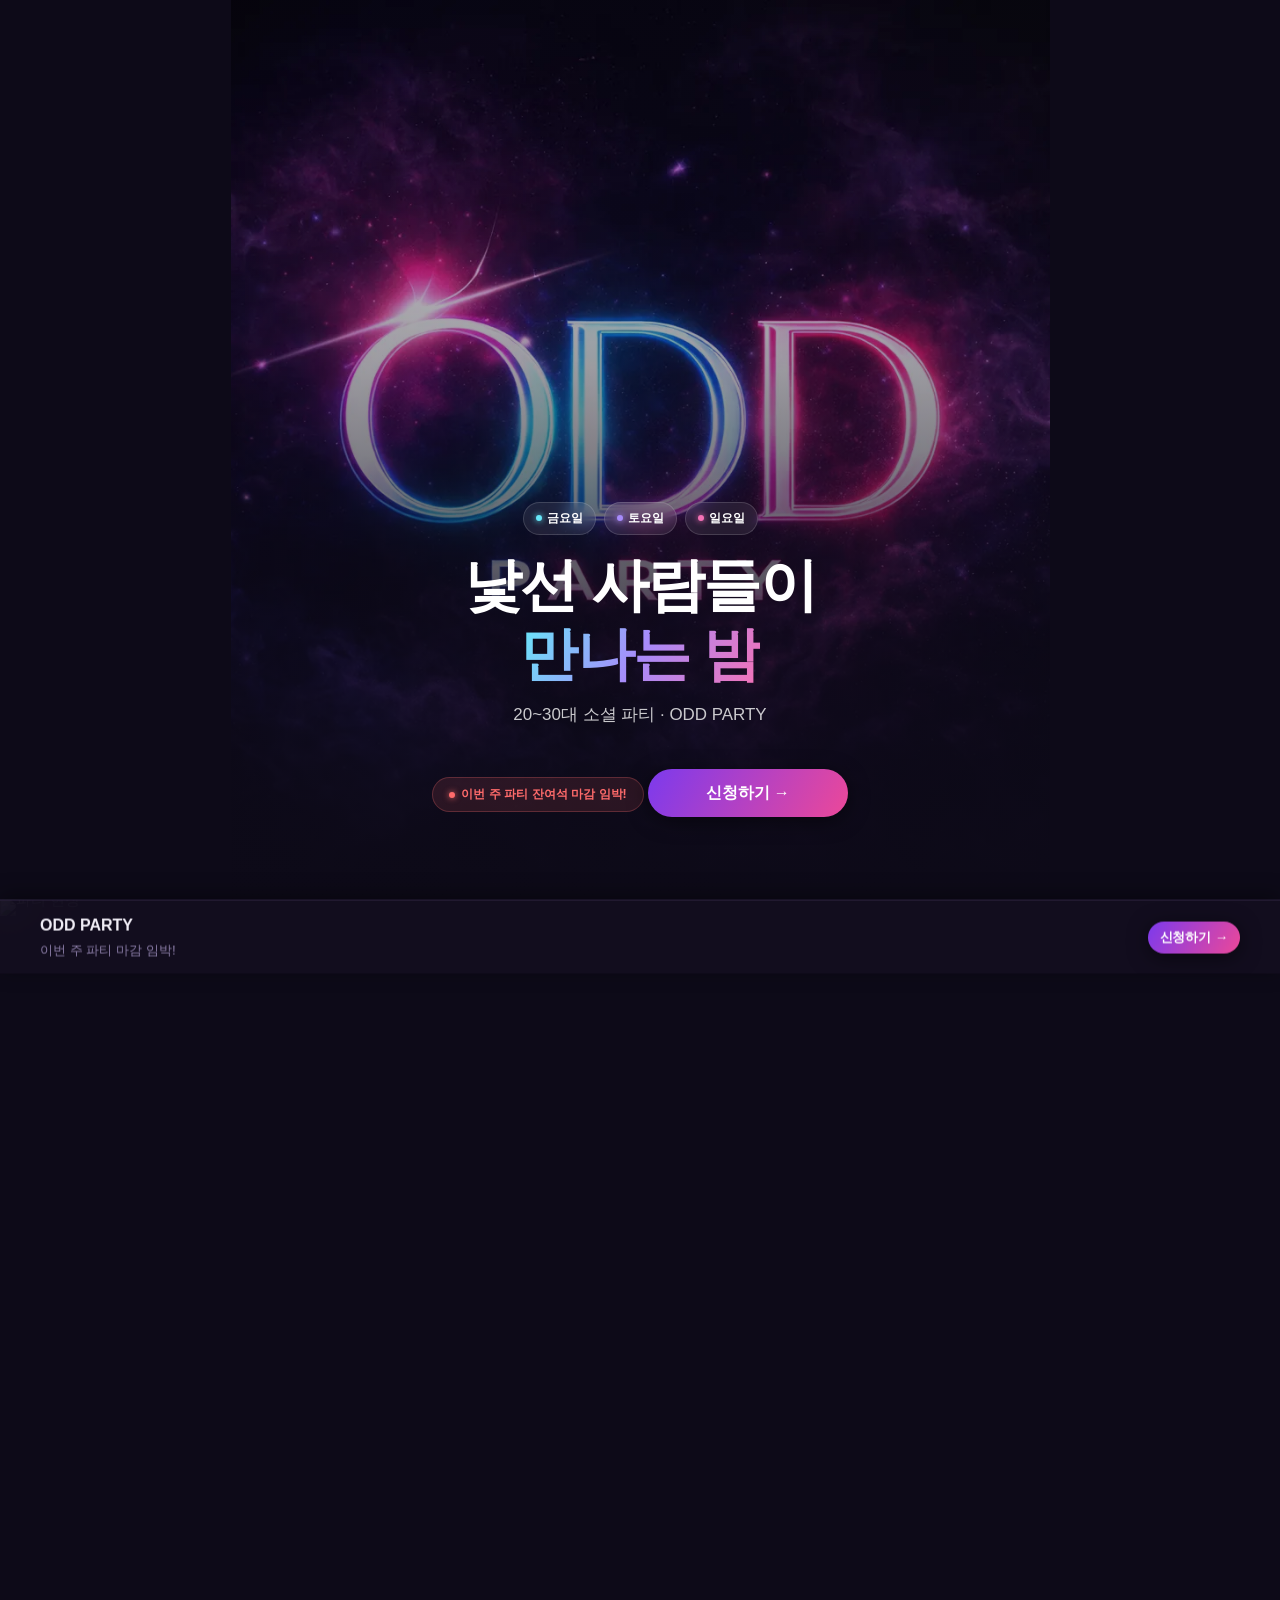
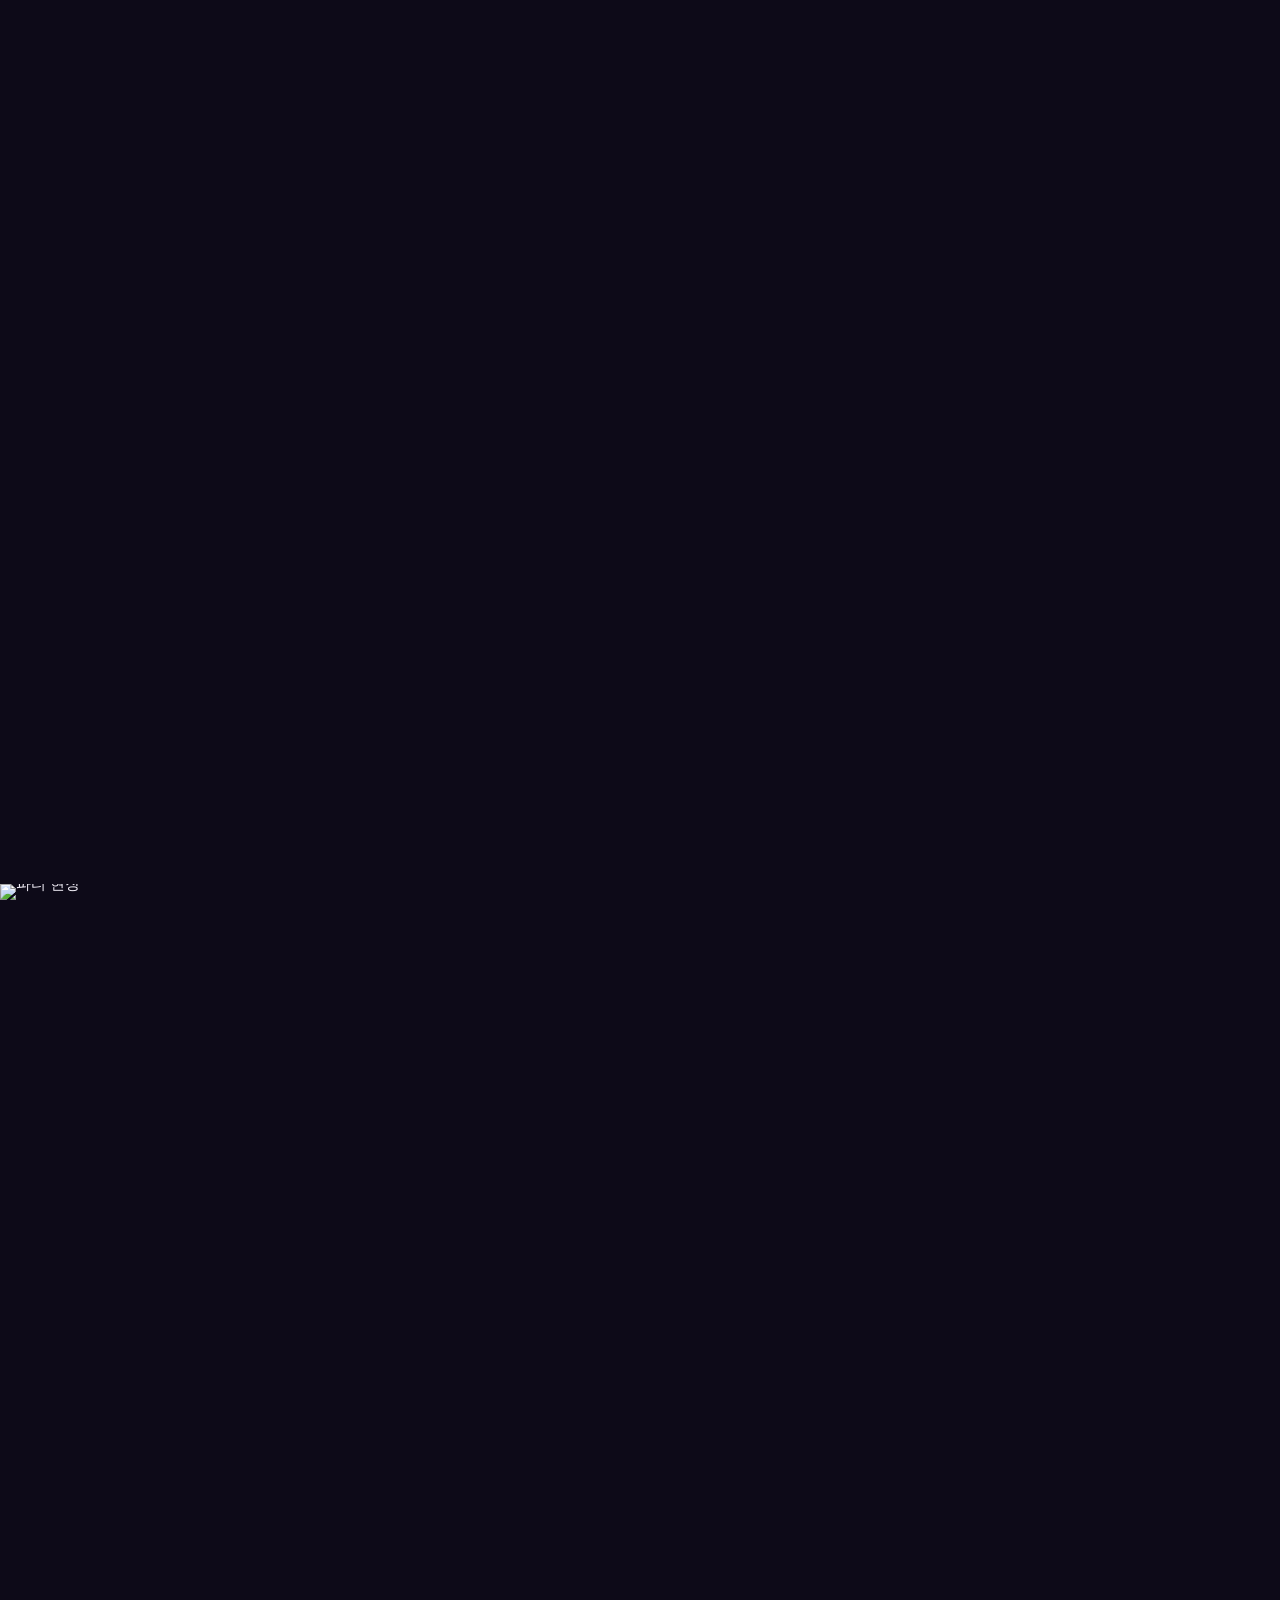
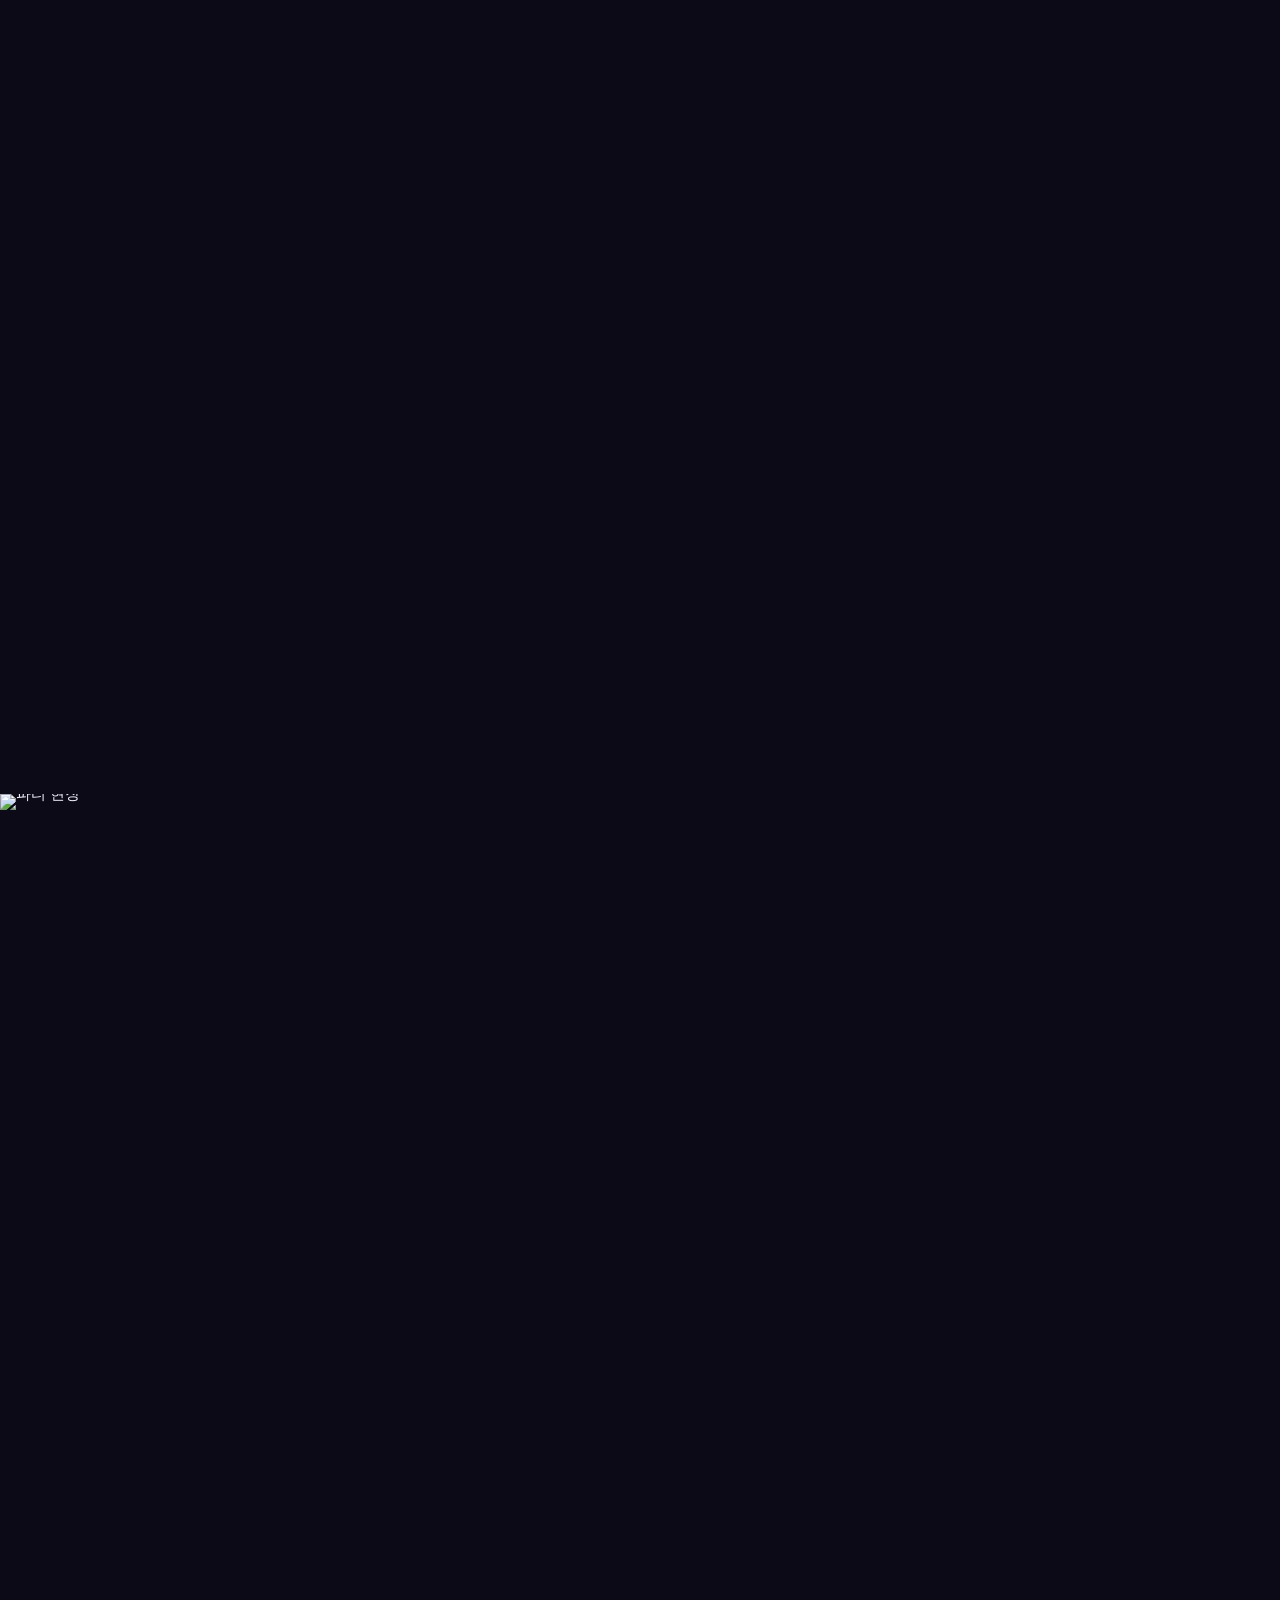
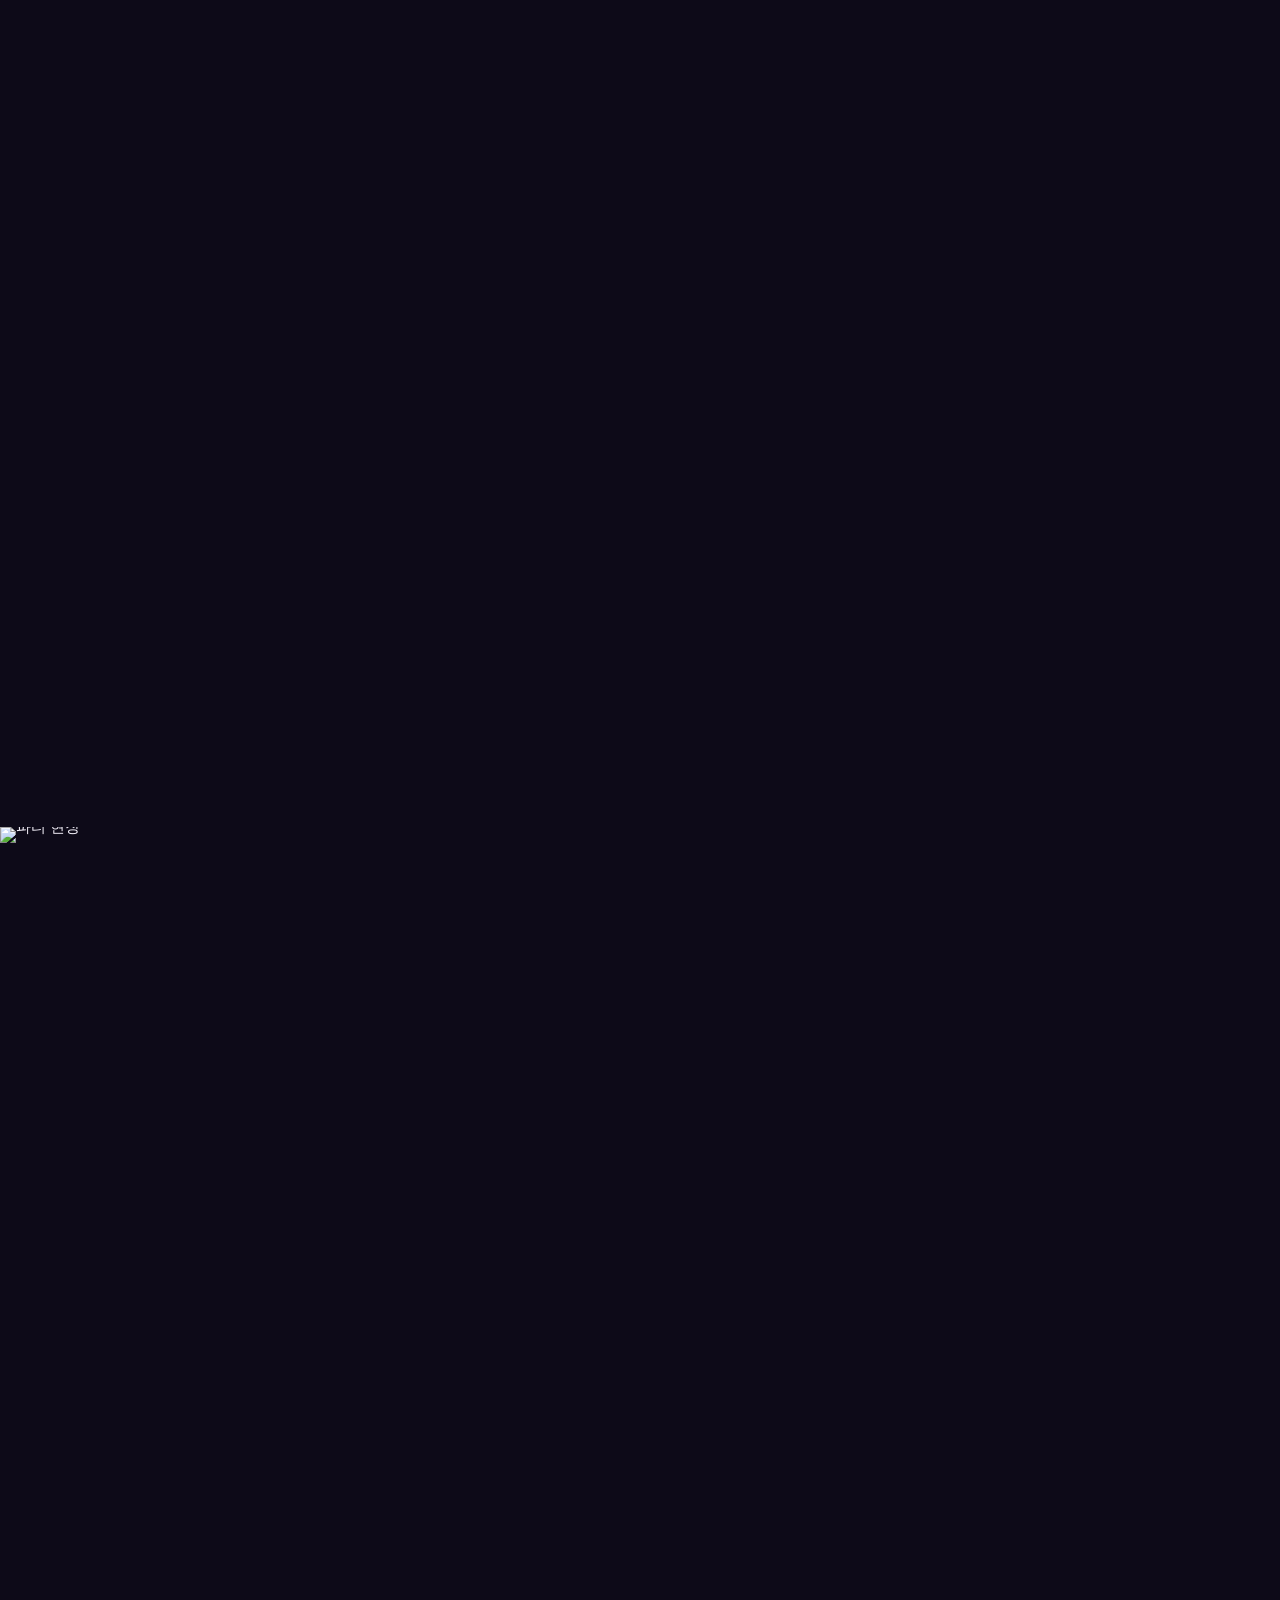
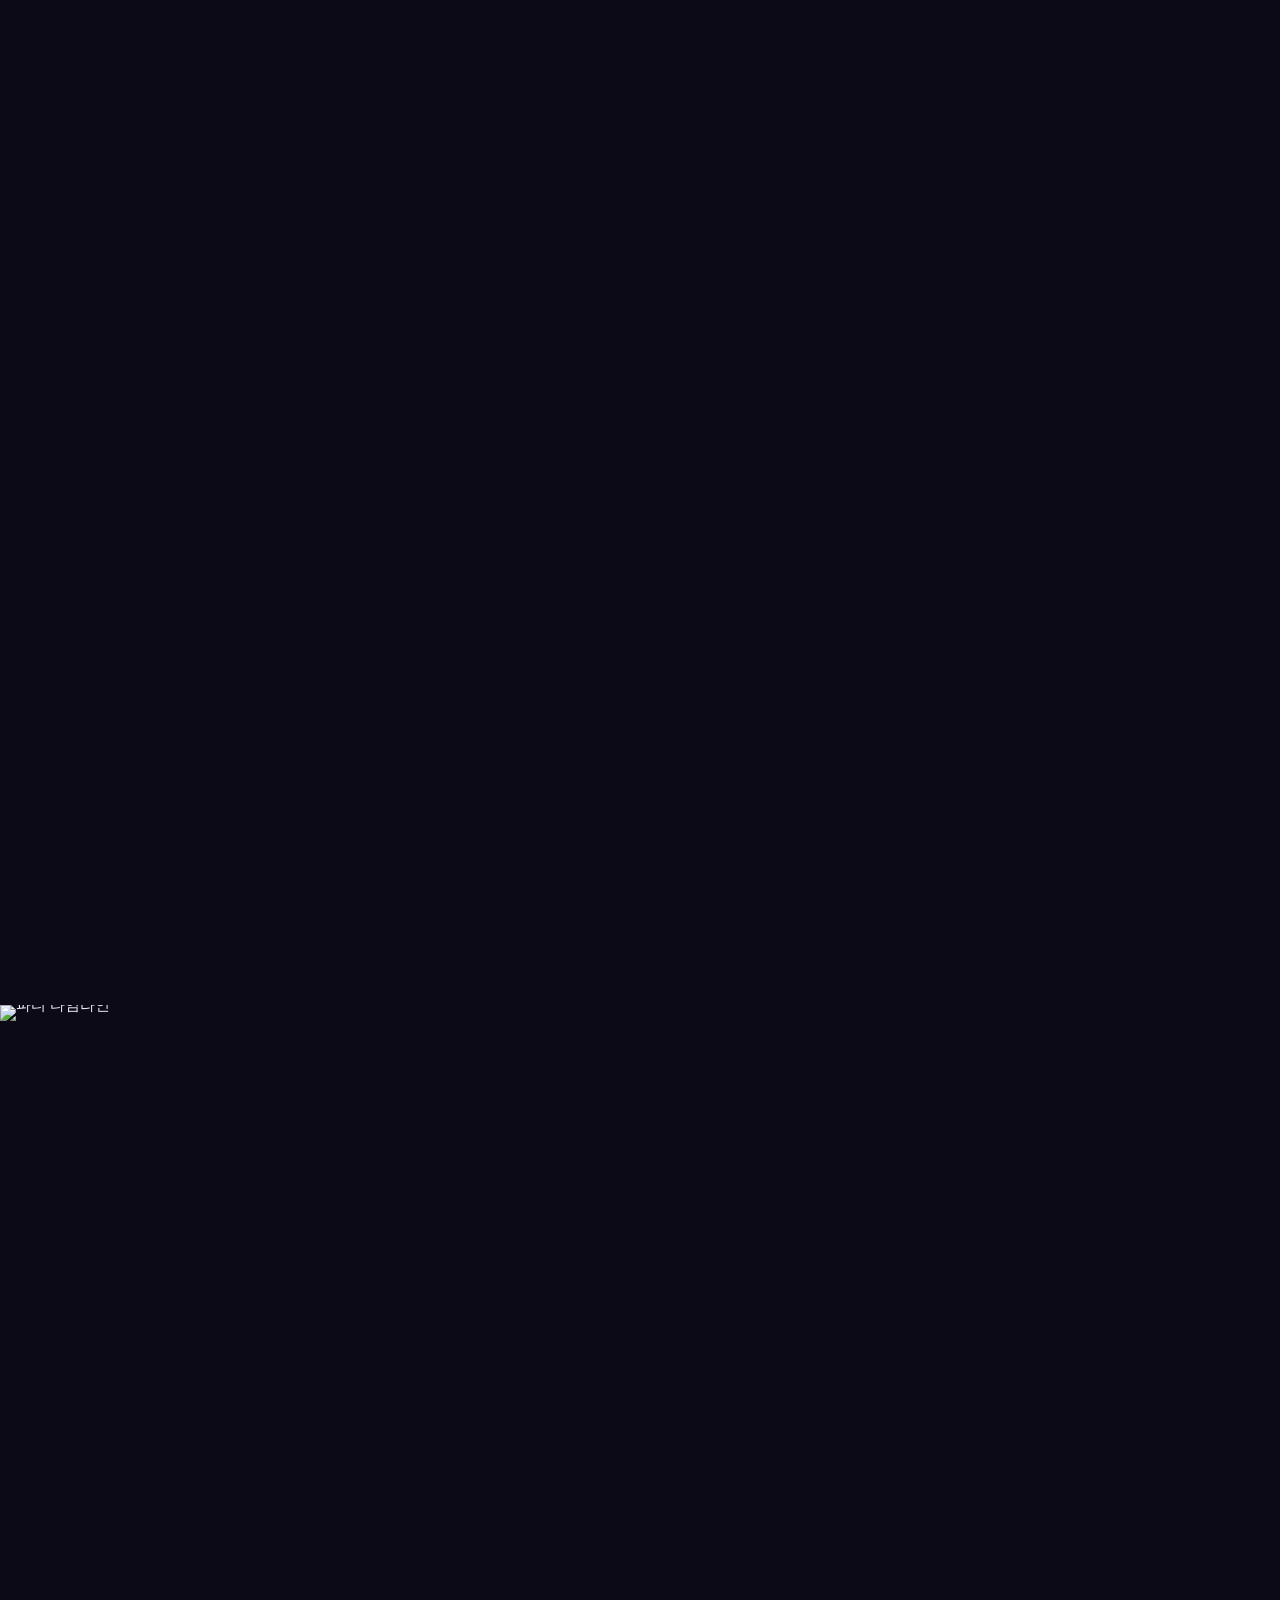
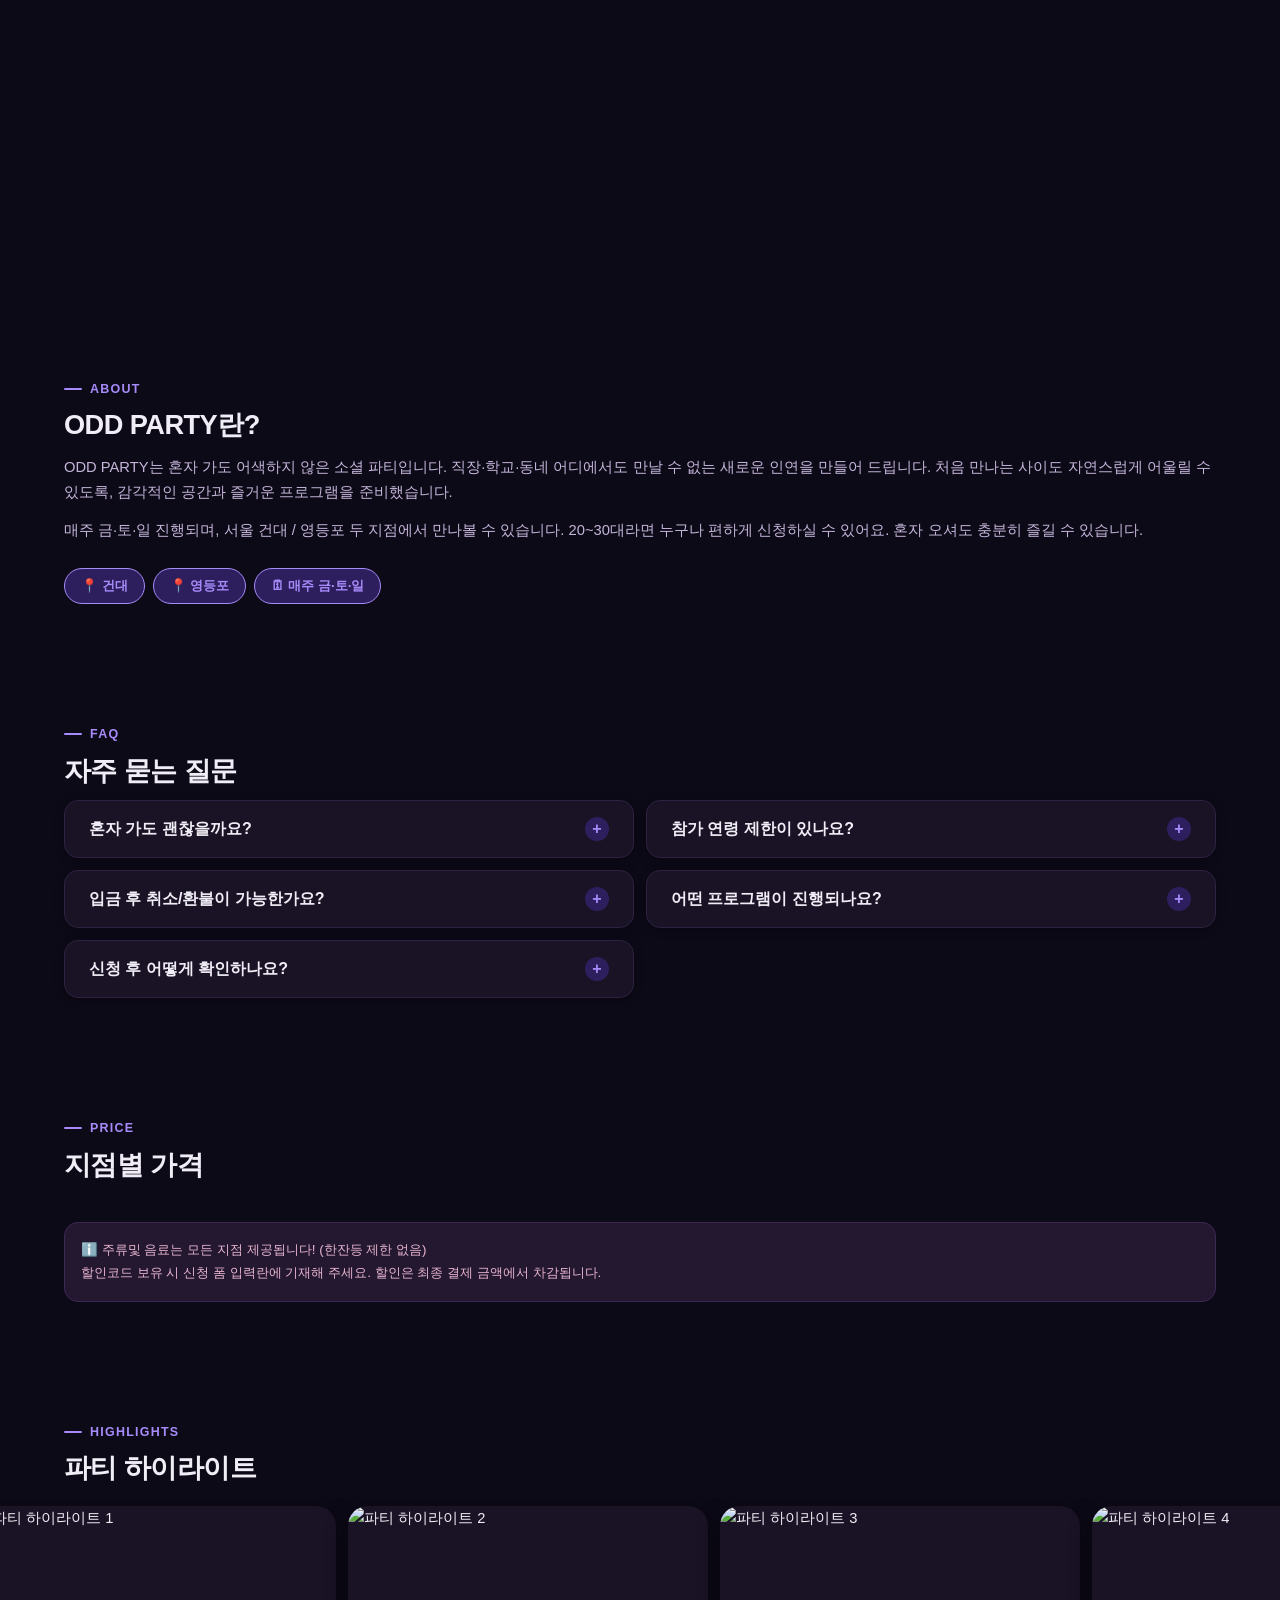
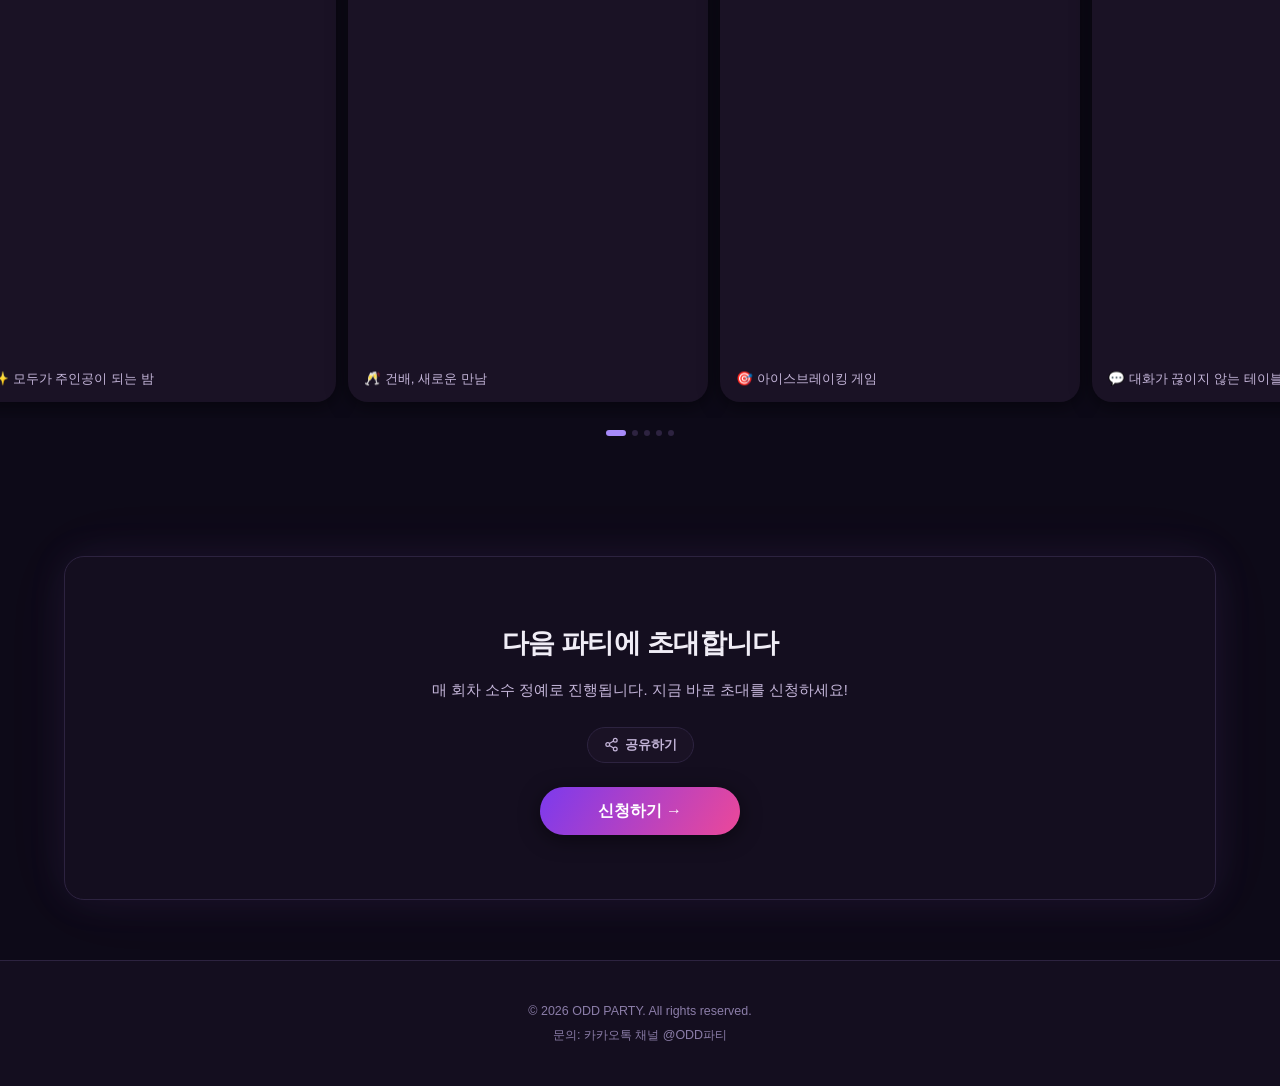
==== commit 5301f65d: "섹션 순서 변경 (파티사진 상단 이동) + 마감임박 날짜 빨간색 표시 - 메인 페이지 순서: HERO → 파티사진 → About → FAQ → Price → 갤러리 → CTA - " ====
--- a/index.html
+++ b/index.html
@@ -87,6 +87,57 @@
       </div>
     </section>
 
+    <!-- =================== 파티 사진 =================== -->
+    <section class="photo-section">
+      <div class="photo-scroll-list">
+        <div class="photo-scroll-item">
+          <img
+            src="assets/images/photo-4.jpg"
+            alt="파티 현장"
+            width="3733"
+            height="4620"
+            loading="lazy"
+          />
+        </div>
+        <div class="photo-scroll-item">
+          <img
+            src="assets/images/photo-3.jpg"
+            alt="파티 현장"
+            width="3600"
+            height="4246"
+            loading="lazy"
+          />
+        </div>
+        <div class="photo-scroll-item">
+          <img
+            src="assets/images/photo-2.jpg"
+            alt="파티 현장"
+            width="3491"
+            height="4454"
+            loading="lazy"
+          />
+        </div>
+        <div class="photo-scroll-item">
+          <img
+            src="assets/images/photo-1.png"
+            alt="파티 현장"
+            width="4252"
+            height="5906"
+            loading="lazy"
+          />
+        </div>
+        <div class="photo-scroll-item">
+          <img
+            src="assets/images/photo-timeline.jpg"
+            alt="파티 타임라인"
+            width="4266"
+            height="3046"
+            loading="lazy"
+          />
+        </div>
+      </div>
+    </section>
+
     <!-- =================== 파티 소개 =================== -->
     <section
       class="section intro-section"
@@ -144,57 +195,6 @@
           주류및 음료는 모든 지점 제공됩니다! (한잔등 제한 없음)<br />
           할인코드 보유 시 신청 폼 입력란에 기재해 주세요. 할인은 최종 결제
           금액에서 차감됩니다.
-        </div>
-      </div>
-    </section>
-
-    <!-- =================== 파티 사진 =================== -->
-    <section class="photo-section">
-      <div class="photo-scroll-list">
-        <div class="photo-scroll-item">
-          <img
-            src="assets/images/photo-4.jpg"
-            alt="파티 현장"
-            width="3733"
-            height="4620"
-            loading="lazy"
-          />
-        </div>
-        <div class="photo-scroll-item">
-          <img
-            src="assets/images/photo-3.jpg"
-            alt="파티 현장"
-            width="3600"
-            height="4246"
-            loading="lazy"
-          />
-        </div>
-        <div class="photo-scroll-item">
-          <img
-            src="assets/images/photo-2.jpg"
-            alt="파티 현장"
-            width="3491"
-            height="4454"
-            loading="lazy"
-          />
-        </div>
-        <div class="photo-scroll-item">
-          <img
-            src="assets/images/photo-1.png"
-            alt="파티 현장"
-            width="4252"
-            height="5906"
-            loading="lazy"
-          />
-        </div>
-        <div class="photo-scroll-item">
-          <img
-            src="assets/images/photo-timeline.jpg"
-            alt="파티 타임라인"
-            width="4266"
-            height="3046"
-            loading="lazy"
-          />
         </div>
       </div>
     </section>
--- a/assets/css/styles.css
+++ b/assets/css/styles.css
@@ -2073,7 +2073,11 @@
   background: #facc15;
 }
 .cal-cell.cal-urgent {
-  border-color: rgba(250, 204, 21, 0.4);
+  border-color: rgba(244, 63, 94, 0.5);
+  color: #f43f5e;
+}
+.cal-cell.cal-urgent span:first-child {
+  color: #f43f5e;
 }
 .cal-selected-info {
   display: none;
